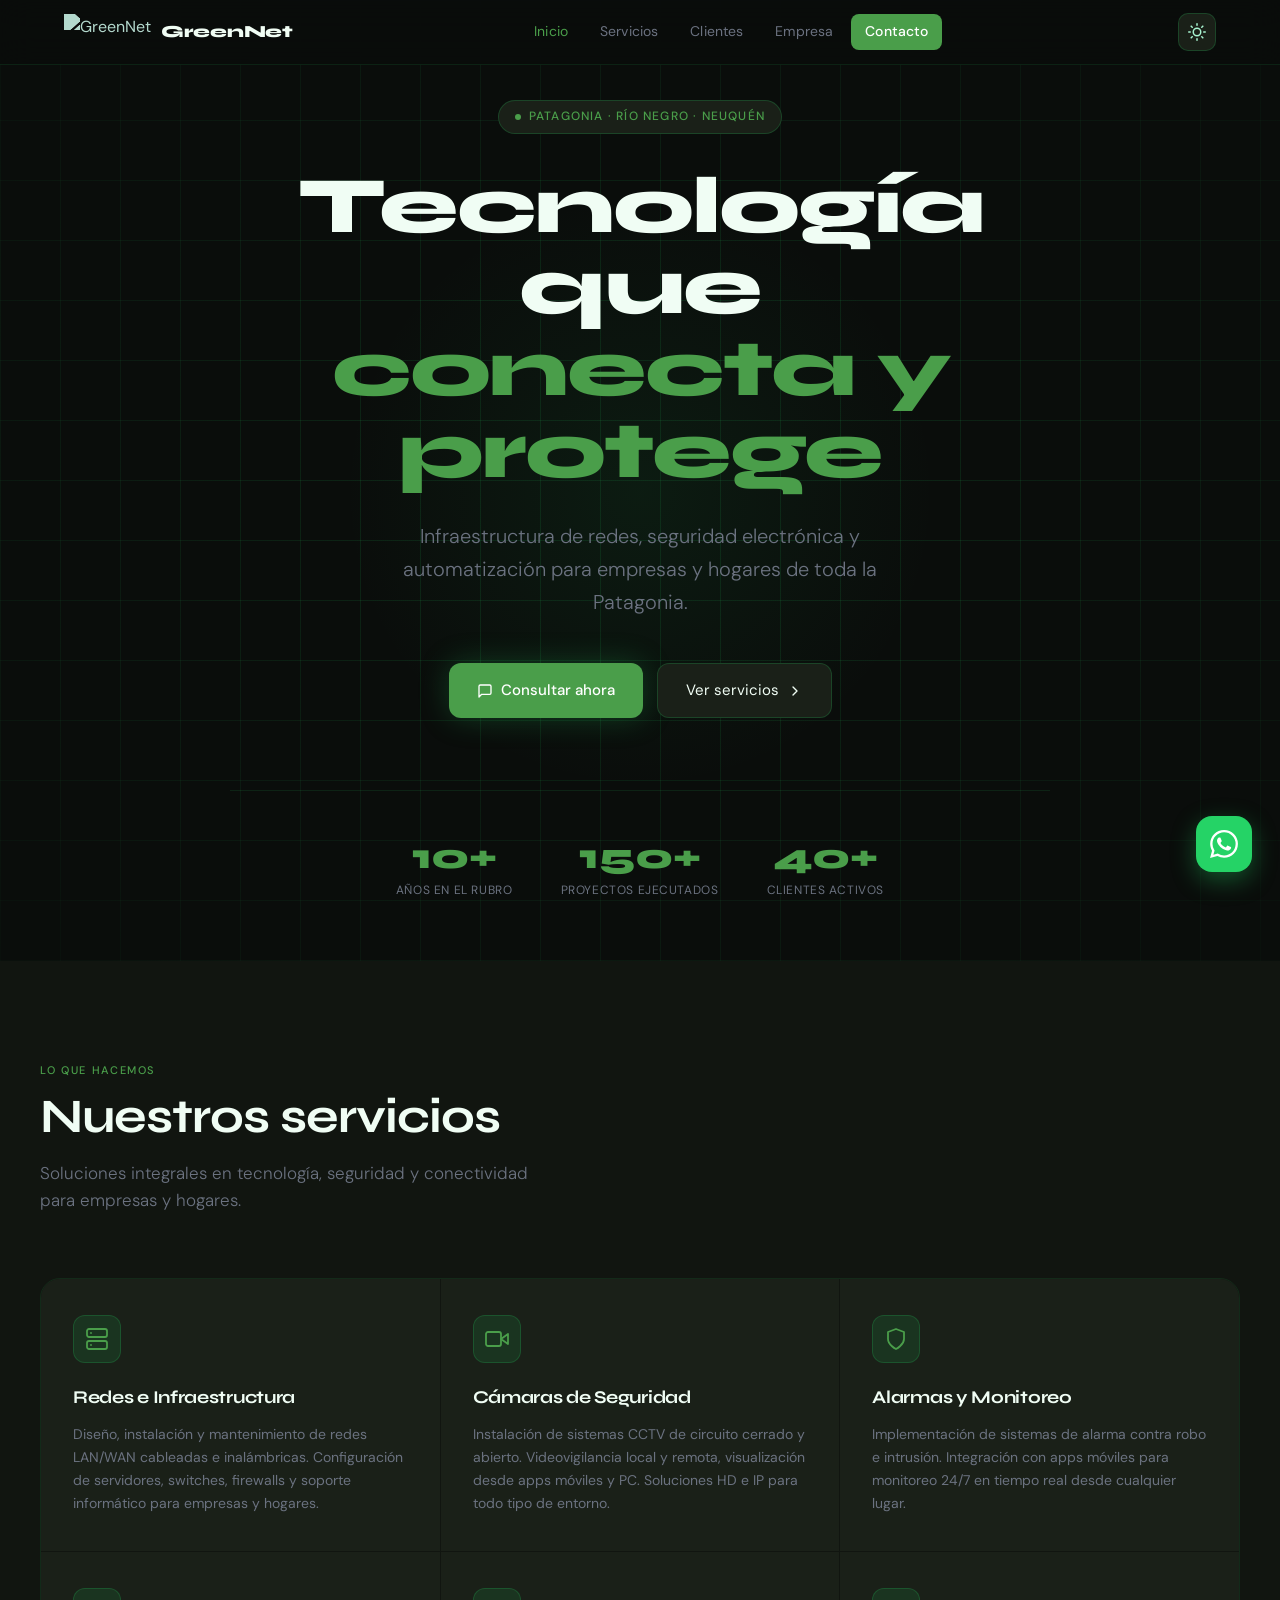
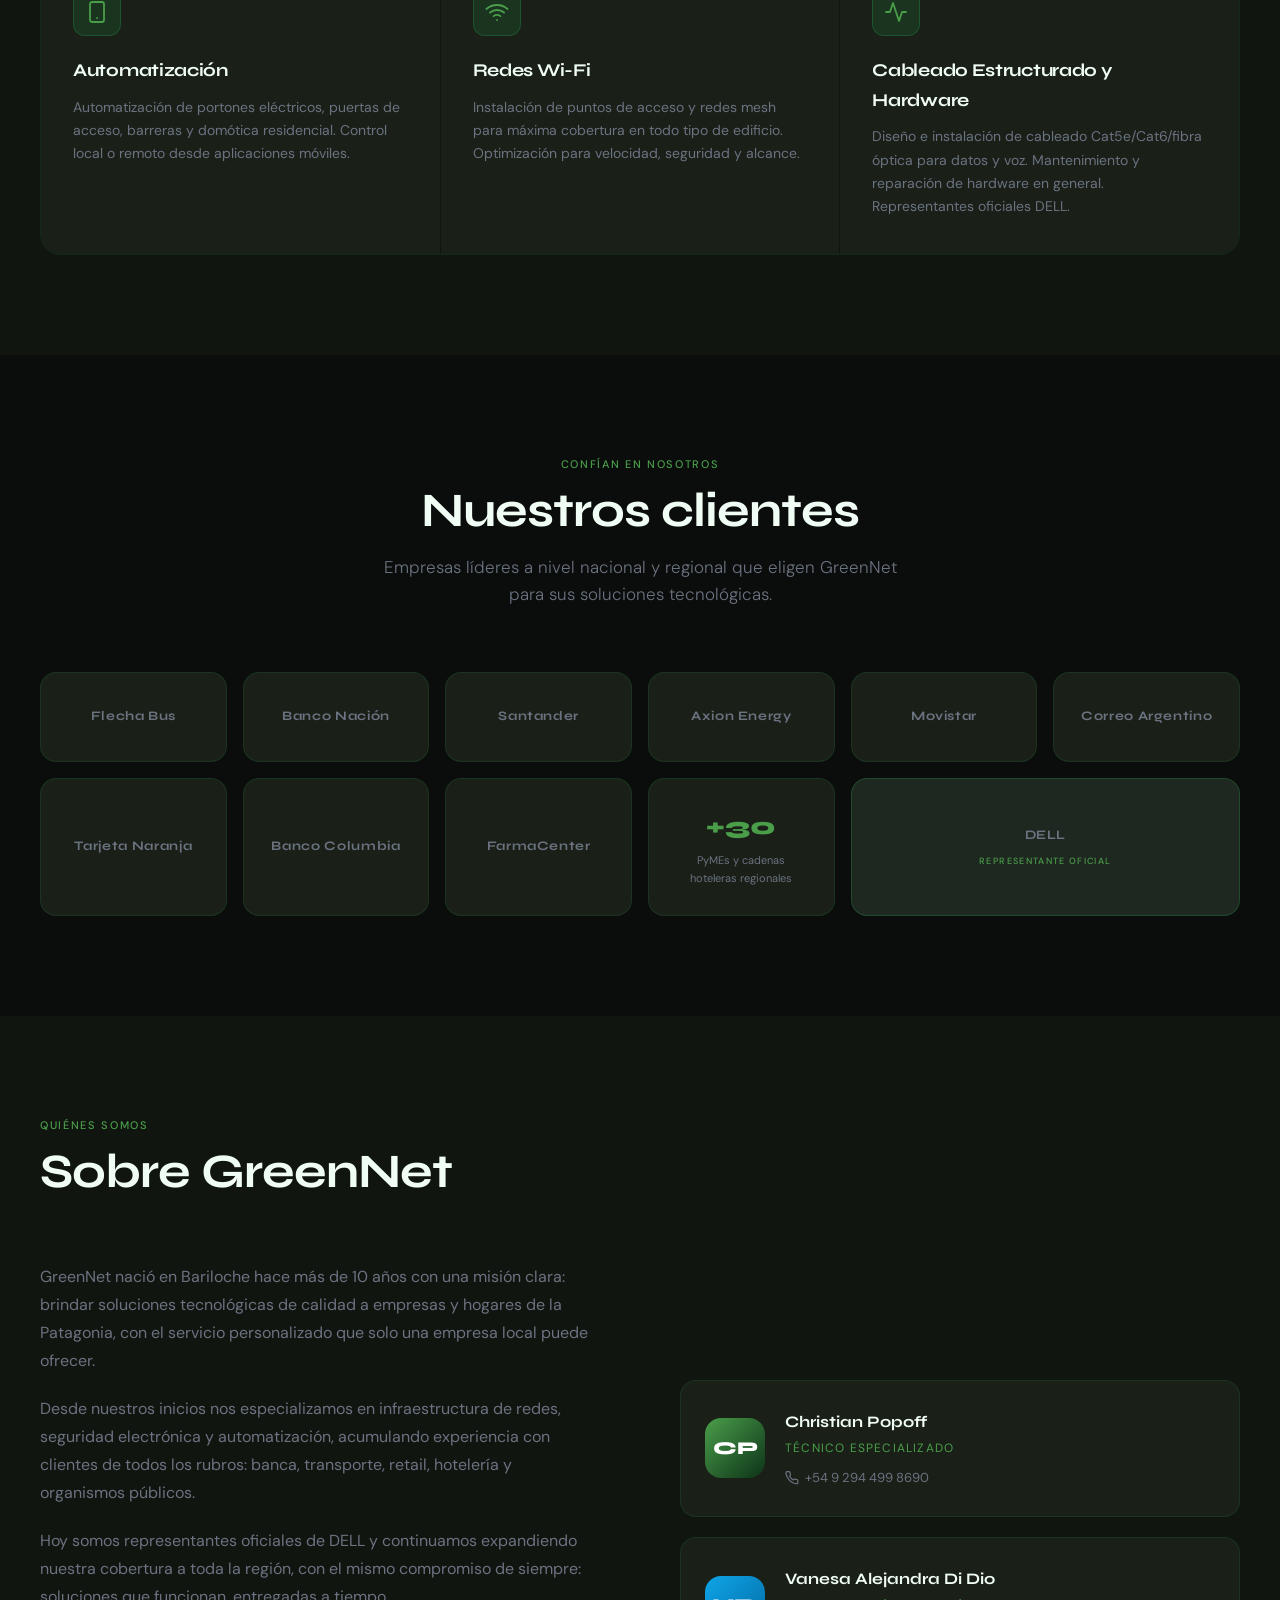
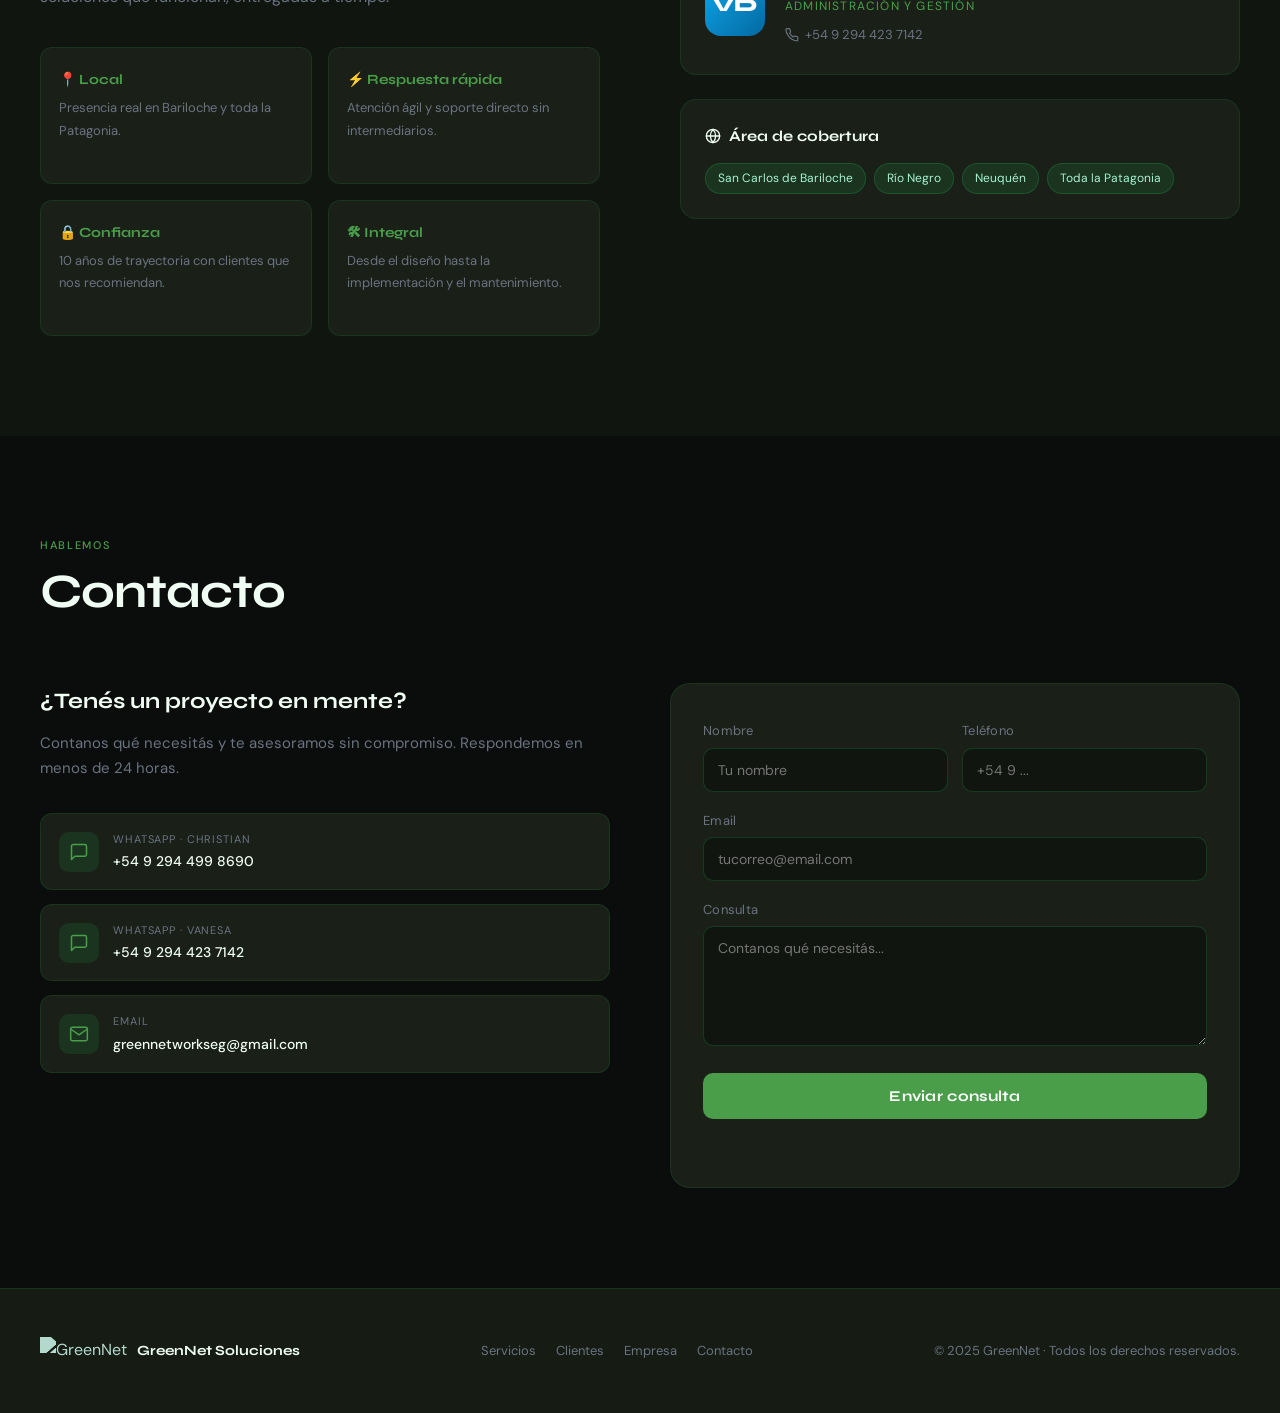
==== index.html @ c0f90431 "primera pueba" ====
<!DOCTYPE html>
<html lang="es" data-theme="dark">
<head>
<meta charset="UTF-8">
<meta name="viewport" content="width=device-width, initial-scale=1.0">
<title>GreenNet Soluciones — Bariloche, Patagonia</title>
<link rel="preconnect" href="https://fonts.googleapis.com">
<link href="https://fonts.googleapis.com/css2?family=Syne:wght@400;600;700;800&family=DM+Sans:ital,wght@0,300;0,400;0,500;1,300&display=swap" rel="stylesheet">
<style>
:root {
  --green-400: #4a9e4a;
  --green-500: #2e7d2e;
  --green-600: #1a5c2a;
  --green-700: #154d22;
  --green-900: #0d3318;
  --gray-100: #f3f4f6;
  --gray-200: #e5e7eb;
  --gray-400: #9ca3af;
  --gray-600: #4b5563;
  --gray-800: #1f2937;
  --gray-900: #111827;
}
[data-theme="dark"] {
  --bg: #0a0d0b;
  --bg2: #111510;
  --bg3: #161c14;
  --surface: #1a2018;
  --surface2: #1f2820;
  --border: rgba(34,197,94,0.12);
  --border2: rgba(34,197,94,0.22);
  --text: #f0fdf4;
  --text2: #a7f3d0;
  --text3: #6ee7b7;
  --muted: #6b7280;
  --accent: #4a9e4a;
  --accent2: #5cb85c;
  --nav-bg: rgba(10,13,11,0.92);
}
[data-theme="light"] {
  --bg: #f7faf7;
  --bg2: #eef5ee;
  --bg3: #e6f0e6;
  --surface: #ffffff;
  --surface2: #f0f7f0;
  --border: rgba(22,163,74,0.15);
  --border2: rgba(22,163,74,0.3);
  --text: #0f2310;
  --text2: #1a5c2a;
  --text3: #154d22;
  --muted: #6b7280;
  --accent: #1a5c2a;
  --accent2: #2e7d2e;
  --nav-bg: rgba(247,250,247,0.94);
}

*, *::before, *::after { box-sizing: border-box; margin: 0; padding: 0; }

html { scroll-behavior: smooth; }

body {
  font-family: 'DM Sans', system-ui, sans-serif;
  background: var(--bg);
  color: var(--text);
  line-height: 1.65;
  transition: background 0.3s, color 0.3s;
  overflow-x: hidden;
}

/* ── NAV ── */
nav {
  position: fixed; top: 0; left: 0; right: 0; z-index: 100;
  background: var(--nav-bg);
  backdrop-filter: blur(16px);
  border-bottom: 1px solid var(--border);
  transition: background 0.3s;
}
.nav-inner {
  max-width: 1200px; margin: 0 auto;
  display: flex; align-items: center; justify-content: space-between;
  padding: 0 24px; height: 64px;
}
.nav-logo {
  display: flex; align-items: center; gap: 10px;
  text-decoration: none; color: var(--text);
}
.nav-logo svg { width: 36px; height: 36px; }
.nav-logo-img { height: 36px; width: auto; transition: filter 0.3s; }
[data-theme="dark"] .nav-logo-img { filter: brightness(0) invert(1) sepia(1) saturate(3) hue-rotate(80deg) brightness(0.85); }
[data-theme="light"] .nav-logo-img { filter: none; }
.nav-logo-text { font-family: 'Syne', sans-serif; font-weight: 800; font-size: 17px; letter-spacing: -0.3px; color: var(--text); }
.nav-links { display: flex; gap: 4px; align-items: center; }
.nav-links a {
  text-decoration: none; color: var(--muted);
  font-size: 14px; font-weight: 400; letter-spacing: 0.01em;
  padding: 6px 14px; border-radius: 8px;
  transition: color 0.2s, background 0.2s;
}
.nav-links a:hover { color: var(--accent); background: var(--border); }
.nav-cta {
  background: var(--accent) !important;
  color: #fff !important;
  font-weight: 500 !important;
}
.nav-cta:hover { background: var(--accent2) !important; }
.theme-toggle {
  width: 38px; height: 38px; border-radius: 10px;
  border: 1px solid var(--border2); background: var(--surface);
  color: var(--text2); cursor: pointer; display: flex;
  align-items: center; justify-content: center;
  transition: all 0.2s; margin-left: 8px; flex-shrink: 0;
}
.theme-toggle:hover { background: var(--surface2); border-color: var(--accent); }
.hamburger { display: none; }
.mobile-menu {
  display: none; flex-direction: column; gap: 4px;
  padding: 12px 24px 20px; border-top: 1px solid var(--border);
}
.mobile-menu a {
  text-decoration: none; color: var(--text);
  font-size: 15px; padding: 10px 12px; border-radius: 8px;
  transition: background 0.2s;
}
.mobile-menu a:hover { background: var(--surface2); }

/* ── HERO ── */
.hero {
  min-height: 100vh;
  display: grid; place-items: center;
  padding: 100px 24px 60px;
  position: relative; overflow: hidden;
}
.hero-grid-bg {
  position: absolute; inset: 0;
  background-image:
    linear-gradient(var(--border) 1px, transparent 1px),
    linear-gradient(90deg, var(--border) 1px, transparent 1px);
  background-size: 60px 60px;
  mask-image: radial-gradient(ellipse 80% 80% at 50% 50%, black 30%, transparent 100%);
}
.hero-glow {
  position: absolute; top: 20%; left: 50%;
  transform: translateX(-50%);
  width: 600px; height: 600px;
  background: radial-gradient(circle, rgba(34,197,94,0.08) 0%, transparent 70%);
  pointer-events: none;
}
.hero-content {
  position: relative; text-align: center; max-width: 820px;
}
.hero-badge {
  display: inline-flex; align-items: center; gap: 8px;
  background: var(--surface); border: 1px solid var(--border2);
  color: var(--accent); font-size: 12px; font-weight: 500;
  letter-spacing: 0.1em; text-transform: uppercase;
  padding: 6px 16px; border-radius: 100px; margin-bottom: 32px;
}
.hero-badge::before {
  content: ''; width: 6px; height: 6px; border-radius: 50%;
  background: var(--accent); animation: pulse 2s infinite;
}
@keyframes pulse {
  0%,100% { opacity:1; transform:scale(1); }
  50% { opacity:0.4; transform:scale(1.4); }
}
.hero h1 {
  font-family: 'Syne', sans-serif; font-weight: 800;
  font-size: clamp(42px, 7vw, 80px); line-height: 1.02;
  letter-spacing: -2px; margin-bottom: 28px;
}
.hero h1 em {
  font-style: normal; color: var(--accent);
  display: block;
}
.hero p {
  font-size: clamp(16px, 2vw, 20px); color: var(--muted);
  max-width: 560px; margin: 0 auto 44px;
  font-weight: 300;
}
.hero-ctas {
  display: flex; gap: 14px; justify-content: center; flex-wrap: wrap;
}
.btn-primary {
  display: inline-flex; align-items: center; gap: 8px;
  background: var(--accent); color: #fff;
  padding: 14px 28px; border-radius: 12px;
  font-size: 15px; font-weight: 500; text-decoration: none;
  transition: transform 0.2s, box-shadow 0.2s;
  box-shadow: 0 0 30px rgba(34,197,94,0.25);
}
.btn-primary:hover { transform: translateY(-2px); box-shadow: 0 0 40px rgba(34,197,94,0.4); }
.btn-secondary {
  display: inline-flex; align-items: center; gap: 8px;
  background: var(--surface); color: var(--text);
  padding: 14px 28px; border-radius: 12px;
  font-size: 15px; font-weight: 400; text-decoration: none;
  border: 1px solid var(--border2);
  transition: background 0.2s, border-color 0.2s;
}
.btn-secondary:hover { background: var(--surface2); border-color: var(--accent); }

.hero-stats {
  display: flex; justify-content: center; gap: 48px;
  margin-top: 72px; padding-top: 48px;
  border-top: 1px solid var(--border);
}
.stat { text-align: center; }
.stat-num {
  font-family: 'Syne', sans-serif; font-weight: 800;
  font-size: 36px; color: var(--accent); line-height: 1;
  margin-bottom: 6px;
}
.stat-label { font-size: 12px; color: var(--muted); letter-spacing: 0.05em; text-transform: uppercase; }

/* ── SECTIONS ── */
section { padding: 100px 24px; }
.section-inner { max-width: 1200px; margin: 0 auto; }
.section-tag {
  font-size: 11px; font-weight: 500; letter-spacing: 0.15em;
  text-transform: uppercase; color: var(--accent);
  margin-bottom: 12px;
}
.section-title {
  font-family: 'Syne', sans-serif; font-weight: 700;
  font-size: clamp(28px, 4vw, 48px); line-height: 1.1;
  letter-spacing: -1px; margin-bottom: 16px;
}
.section-sub {
  font-size: 17px; color: var(--muted); max-width: 520px;
  font-weight: 300; line-height: 1.6;
}

/* ── SERVICIOS ── */
#servicios { background: var(--bg2); }
.services-grid {
  display: grid;
  grid-template-columns: repeat(auto-fit, minmax(300px, 1fr));
  gap: 1px; margin-top: 64px;
  border: 1px solid var(--border);
  border-radius: 20px; overflow: hidden;
}
.service-card {
  background: var(--surface);
  padding: 36px 32px;
  transition: background 0.2s;
  cursor: default;
}
.service-card:hover { background: var(--surface2); }
.service-icon {
  width: 48px; height: 48px; border-radius: 12px;
  background: var(--border); border: 1px solid var(--border2);
  display: flex; align-items: center; justify-content: center;
  margin-bottom: 20px;
}
.service-icon svg { width: 24px; height: 24px; stroke: var(--accent); }
.service-card h3 {
  font-family: 'Syne', sans-serif; font-weight: 700;
  font-size: 18px; margin-bottom: 10px; letter-spacing: -0.3px;
}
.service-card p { font-size: 14px; color: var(--muted); line-height: 1.65; }

/* ── CLIENTES ── */
#clientes {}
.clients-header { text-align: center; margin-bottom: 64px; }
.clients-header .section-sub { margin: 0 auto; }
.clients-grid {
  display: grid;
  grid-template-columns: repeat(auto-fit, minmax(160px, 1fr));
  gap: 16px;
}
.client-card {
  background: var(--surface);
  border: 1px solid var(--border);
  border-radius: 16px;
  padding: 28px 20px;
  display: flex; align-items: center; justify-content: center;
  transition: border-color 0.2s, transform 0.2s;
  min-height: 90px;
}
.client-card:hover { border-color: var(--border2); transform: translateY(-3px); }
.client-card img {
  max-width: 110px; max-height: 44px;
  object-fit: contain; opacity: 0.7;
  filter: grayscale(1);
  transition: opacity 0.2s, filter 0.2s;
}
[data-theme="light"] .client-card img { filter: grayscale(1) invert(0); }
.client-card:hover img { opacity: 1; filter: grayscale(0); }
.client-card .client-fallback {
  font-family: 'Syne', sans-serif; font-weight: 700;
  font-size: 13px; color: var(--muted); text-align: center; letter-spacing: 0.05em;
}
.dell-badge {
  grid-column: span 1;
  border-color: var(--border2);
  background: var(--surface2);
  flex-direction: column; gap: 8px;
}
.dell-badge-label {
  font-size: 9px; color: var(--accent); letter-spacing: 0.15em;
  text-transform: uppercase; font-weight: 500;
}
.pymes-card { flex-direction: column; gap: 4px; }
.pymes-count {
  font-family: 'Syne', sans-serif; font-weight: 800;
  font-size: 24px; color: var(--accent);
}
.pymes-text { font-size: 11px; color: var(--muted); text-align: center; }

/* ── EMPRESA ── */
#empresa { background: var(--bg2); }
.empresa-layout {
  display: grid; grid-template-columns: 1fr 1fr;
  gap: 80px; align-items: center; margin-top: 64px;
}
.empresa-text p {
  font-size: 16px; color: var(--muted); line-height: 1.75; margin-bottom: 20px;
}
.empresa-values {
  display: grid; grid-template-columns: 1fr 1fr; gap: 16px; margin-top: 36px;
}
.value-item {
  background: var(--surface); border: 1px solid var(--border);
  border-radius: 12px; padding: 20px 18px;
}
.value-item h4 {
  font-family: 'Syne', sans-serif; font-size: 14px; font-weight: 700;
  color: var(--accent); margin-bottom: 6px;
}
.value-item p { font-size: 13px; color: var(--muted); }
.team-cards { display: flex; flex-direction: column; gap: 20px; }
.team-card {
  background: var(--surface); border: 1px solid var(--border);
  border-radius: 16px; padding: 28px 24px;
  display: flex; align-items: center; gap: 20px;
}
.team-avatar {
  width: 60px; height: 60px; border-radius: 16px;
  background: linear-gradient(135deg, var(--accent), #0d3318);
  flex-shrink: 0; display: flex; align-items: center; justify-content: center;
  font-family: 'Syne', sans-serif; font-weight: 800; font-size: 18px; color: #fff;
}
.team-info h4 {
  font-family: 'Syne', sans-serif; font-weight: 700; font-size: 16px; margin-bottom: 4px;
}
.team-info .role { font-size: 12px; color: var(--accent); text-transform: uppercase; letter-spacing: 0.1em; margin-bottom: 8px; }
.team-info .phone {
  display: flex; align-items: center; gap: 6px;
  font-size: 13px; color: var(--muted); text-decoration: none;
}
.team-info .phone:hover { color: var(--accent); }
.team-coverage {
  margin-top: 24px; background: var(--surface);
  border: 1px solid var(--border); border-radius: 16px; padding: 24px;
}
.team-coverage h4 {
  font-family: 'Syne', sans-serif; font-weight: 700; font-size: 15px;
  margin-bottom: 14px; display: flex; align-items: center; gap: 8px;
}
.coverage-tags { display: flex; flex-wrap: wrap; gap: 8px; }
.coverage-tag {
  background: var(--border); border: 1px solid var(--border2);
  color: var(--text2); font-size: 12px; padding: 5px 12px;
  border-radius: 100px;
}

/* ── CONTACTO ── */
#contacto {}
.contacto-layout {
  display: grid; grid-template-columns: 1fr 1fr;
  gap: 60px; margin-top: 64px;
}
.contact-info h3 {
  font-family: 'Syne', sans-serif; font-weight: 700; font-size: 22px;
  margin-bottom: 12px;
}
.contact-info p { color: var(--muted); font-size: 15px; margin-bottom: 32px; }
.contact-methods { display: flex; flex-direction: column; gap: 14px; }
.contact-method {
  display: flex; align-items: center; gap: 14px;
  background: var(--surface); border: 1px solid var(--border);
  border-radius: 12px; padding: 16px 18px;
  text-decoration: none; color: var(--text);
  transition: border-color 0.2s, transform 0.2s;
}
.contact-method:hover { border-color: var(--accent); transform: translateX(4px); }
.contact-icon {
  width: 40px; height: 40px; border-radius: 10px;
  background: var(--border); flex-shrink: 0;
  display: flex; align-items: center; justify-content: center;
}
.contact-icon svg { width: 20px; height: 20px; stroke: var(--accent); }
.contact-method-info .contact-type { font-size: 11px; color: var(--muted); text-transform: uppercase; letter-spacing: 0.08em; }
.contact-method-info .contact-value { font-size: 14px; font-weight: 500; margin-top: 2px; }
.form-card {
  background: var(--surface); border: 1px solid var(--border);
  border-radius: 20px; padding: 36px 32px;
}
.form-group { margin-bottom: 18px; }
.form-group label { display: block; font-size: 13px; color: var(--muted); margin-bottom: 6px; letter-spacing: 0.02em; }
.form-group input, .form-group textarea {
  width: 100%; background: var(--bg2);
  border: 1px solid var(--border2); border-radius: 10px;
  padding: 12px 14px; color: var(--text);
  font-family: 'DM Sans', sans-serif; font-size: 14px;
  transition: border-color 0.2s; outline: none;
}
.form-group input:focus, .form-group textarea:focus { border-color: var(--accent); }
.form-group textarea { resize: vertical; min-height: 120px; }
.form-row { display: grid; grid-template-columns: 1fr 1fr; gap: 14px; }
.form-submit {
  width: 100%; padding: 14px; background: var(--accent);
  color: #fff; border: none; border-radius: 10px;
  font-family: 'Syne', sans-serif; font-weight: 700; font-size: 15px;
  cursor: pointer; transition: opacity 0.2s, transform 0.2s;
  letter-spacing: 0.02em;
}
.form-submit:hover { opacity: 0.9; transform: translateY(-1px); }
#form-status { text-align: center; font-size: 14px; margin-top: 12px; min-height: 20px; }

/* ── FOOTER ── */
footer {
  background: var(--bg3); border-top: 1px solid var(--border);
  padding: 48px 24px;
}
.footer-inner {
  max-width: 1200px; margin: 0 auto;
  display: flex; align-items: center; justify-content: space-between;
  flex-wrap: wrap; gap: 16px;
}
.footer-logo { display: flex; align-items: center; gap: 10px; text-decoration: none; color: var(--text); }
.footer-logo svg { width: 28px; height: 28px; }
.footer-logo-text { font-family: 'Syne', sans-serif; font-weight: 700; font-size: 14px; }
.footer-copy { font-size: 13px; color: var(--muted); }
.footer-links { display: flex; gap: 20px; }
.footer-links a { font-size: 13px; color: var(--muted); text-decoration: none; transition: color 0.2s; }
.footer-links a:hover { color: var(--accent); }

/* ── WA FLOAT ── */
.wa-float {
  position: fixed; bottom: 28px; right: 28px; z-index: 200;
  width: 56px; height: 56px; border-radius: 16px;
  background: #25d366; display: flex; align-items: center; justify-content: center;
  box-shadow: 0 8px 24px rgba(37,211,102,0.35);
  text-decoration: none; transition: transform 0.2s, box-shadow 0.2s;
}
.wa-float:hover { transform: translateY(-3px) scale(1.05); box-shadow: 0 12px 32px rgba(37,211,102,0.5); }
.wa-float svg { width: 28px; height: 28px; fill: white; }

/* ── RESPONSIVE ── */
@media (max-width: 768px) {
  .nav-links { display: none; }
  .hamburger {
    display: flex; flex-direction: column; gap: 5px;
    background: none; border: none; cursor: pointer; padding: 4px;
  }
  .hamburger span { display: block; width: 22px; height: 2px; background: var(--text); border-radius: 2px; }
  .mobile-menu.open { display: flex; }
  .hero-stats { gap: 24px; }
  .empresa-layout { grid-template-columns: 1fr; gap: 40px; }
  .contacto-layout { grid-template-columns: 1fr; gap: 40px; }
  .form-row { grid-template-columns: 1fr; }
  .empresa-values { grid-template-columns: 1fr; }
  .footer-inner { flex-direction: column; text-align: center; }
  .footer-links { justify-content: center; }
}
@media (max-width: 480px) {
  .hero h1 { font-size: 38px; }
  .hero-ctas { flex-direction: column; align-items: center; }
  .services-grid { border-radius: 12px; }
}
</style>
</head>
<body>

<!-- NAV -->
<nav>
  <div class="nav-inner">
    <a class="nav-logo" href="#inicio">
      <img src="logo.png" alt="GreenNet" class="nav-logo-img">
      <span class="nav-logo-text">GreenNet</span>
    </a>
    <div class="nav-links">
      <a href="#inicio">Inicio</a>
      <a href="#servicios">Servicios</a>
      <a href="#clientes">Clientes</a>
      <a href="#empresa">Empresa</a>
      <a href="#contacto" class="nav-cta">Contacto</a>
    </div>
    <div style="display:flex;gap:8px;align-items:center;">
      <button class="theme-toggle" id="themeBtn" title="Cambiar tema" aria-label="Cambiar modo claro/oscuro">
        <svg id="themeIcon" width="18" height="18" viewBox="0 0 24 24" fill="none" stroke="currentColor" stroke-width="2" stroke-linecap="round" stroke-linejoin="round">
          <circle cx="12" cy="12" r="5"/><line x1="12" y1="1" x2="12" y2="3"/><line x1="12" y1="21" x2="12" y2="23"/><line x1="4.22" y1="4.22" x2="5.64" y2="5.64"/><line x1="18.36" y1="18.36" x2="19.78" y2="19.78"/><line x1="1" y1="12" x2="3" y2="12"/><line x1="21" y1="12" x2="23" y2="12"/><line x1="4.22" y1="19.78" x2="5.64" y2="18.36"/><line x1="18.36" y1="5.64" x2="19.78" y2="4.22"/>
        </svg>
      </button>
      <button class="hamburger" id="hamburger" aria-label="Menú">
        <span></span><span></span><span></span>
      </button>
    </div>
  </div>
  <div class="mobile-menu" id="mobileMenu">
    <a href="#inicio" onclick="closeMobile()">Inicio</a>
    <a href="#servicios" onclick="closeMobile()">Servicios</a>
    <a href="#clientes" onclick="closeMobile()">Clientes</a>
    <a href="#empresa" onclick="closeMobile()">Empresa</a>
    <a href="#contacto" onclick="closeMobile()">Contacto</a>
  </div>
</nav>

<!-- HERO -->
<section id="inicio" class="hero">
  <div class="hero-grid-bg"></div>
  <div class="hero-glow"></div>
  <div class="hero-content">
    <div class="hero-badge">Patagonia · Río Negro · Neuquén</div>
    <h1>Tecnología que<em>conecta y protege</em></h1>
    <p>Infraestructura de redes, seguridad electrónica y automatización para empresas y hogares de toda la Patagonia.</p>
    <div class="hero-ctas">
      <a href="#contacto" class="btn-primary">
        <svg width="16" height="16" viewBox="0 0 24 24" fill="none" stroke="currentColor" stroke-width="2" stroke-linecap="round" stroke-linejoin="round"><path d="M21 15a2 2 0 0 1-2 2H7l-4 4V5a2 2 0 0 1 2-2h14a2 2 0 0 1 2 2z"/></svg>
        Consultar ahora
      </a>
      <a href="#servicios" class="btn-secondary">
        Ver servicios
        <svg width="16" height="16" viewBox="0 0 24 24" fill="none" stroke="currentColor" stroke-width="2" stroke-linecap="round" stroke-linejoin="round"><polyline points="9 18 15 12 9 6"/></svg>
      </a>
    </div>
    <div class="hero-stats">
      <div class="stat">
        <div class="stat-num">10+</div>
        <div class="stat-label">Años en el rubro</div>
      </div>
      <div class="stat">
        <div class="stat-num">150+</div>
        <div class="stat-label">Proyectos ejecutados</div>
      </div>
      <div class="stat">
        <div class="stat-num">40+</div>
        <div class="stat-label">Clientes activos</div>
      </div>
    </div>
  </div>
</section>

<!-- SERVICIOS -->
<section id="servicios">
  <div class="section-inner">
    <div class="section-tag">Lo que hacemos</div>
    <h2 class="section-title">Nuestros servicios</h2>
    <p class="section-sub">Soluciones integrales en tecnología, seguridad y conectividad para empresas y hogares.</p>
    <div class="services-grid">

      <div class="service-card">
        <div class="service-icon">
          <svg viewBox="0 0 24 24" fill="none" stroke-width="1.8" stroke-linecap="round" stroke-linejoin="round">
            <rect x="2" y="2" width="20" height="8" rx="2"/><rect x="2" y="14" width="20" height="8" rx="2"/>
            <line x1="6" y1="6" x2="6.01" y2="6"/><line x1="6" y1="18" x2="6.01" y2="18"/>
          </svg>
        </div>
        <h3>Redes e Infraestructura</h3>
        <p>Diseño, instalación y mantenimiento de redes LAN/WAN cableadas e inalámbricas. Configuración de servidores, switches, firewalls y soporte informático para empresas y hogares.</p>
      </div>

      <div class="service-card">
        <div class="service-icon">
          <svg viewBox="0 0 24 24" fill="none" stroke-width="1.8" stroke-linecap="round" stroke-linejoin="round">
            <path d="M23 7l-7 5 7 5V7z"/><rect x="1" y="5" width="15" height="14" rx="2" ry="2"/>
          </svg>
        </div>
        <h3>Cámaras de Seguridad</h3>
        <p>Instalación de sistemas CCTV de circuito cerrado y abierto. Videovigilancia local y remota, visualización desde apps móviles y PC. Soluciones HD e IP para todo tipo de entorno.</p>
      </div>

      <div class="service-card">
        <div class="service-icon">
          <svg viewBox="0 0 24 24" fill="none" stroke-width="1.8" stroke-linecap="round" stroke-linejoin="round">
            <path d="M12 22s8-4 8-10V5l-8-3-8 3v7c0 6 8 10 8 10z"/>
          </svg>
        </div>
        <h3>Alarmas y Monitoreo</h3>
        <p>Implementación de sistemas de alarma contra robo e intrusión. Integración con apps móviles para monitoreo 24/7 en tiempo real desde cualquier lugar.</p>
      </div>

      <div class="service-card">
        <div class="service-icon">
          <svg viewBox="0 0 24 24" fill="none" stroke-width="1.8" stroke-linecap="round" stroke-linejoin="round">
            <rect x="5" y="2" width="14" height="20" rx="2"/><line x1="12" y1="18" x2="12.01" y2="18"/>
          </svg>
        </div>
        <h3>Automatización</h3>
        <p>Automatización de portones eléctricos, puertas de acceso, barreras y domótica residencial. Control local o remoto desde aplicaciones móviles.</p>
      </div>

      <div class="service-card">
        <div class="service-icon">
          <svg viewBox="0 0 24 24" fill="none" stroke-width="1.8" stroke-linecap="round" stroke-linejoin="round">
            <path d="M5 12.55a11 11 0 0 1 14.08 0"/><path d="M1.42 9a16 16 0 0 1 21.16 0"/>
            <path d="M8.53 16.11a6 6 0 0 1 6.95 0"/><line x1="12" y1="20" x2="12.01" y2="20"/>
          </svg>
        </div>
        <h3>Redes Wi-Fi</h3>
        <p>Instalación de puntos de acceso y redes mesh para máxima cobertura en todo tipo de edificio. Optimización para velocidad, seguridad y alcance.</p>
      </div>

      <div class="service-card">
        <div class="service-icon">
          <svg viewBox="0 0 24 24" fill="none" stroke-width="1.8" stroke-linecap="round" stroke-linejoin="round">
            <polyline points="22 12 18 12 15 21 9 3 6 12 2 12"/>
          </svg>
        </div>
        <h3>Cableado Estructurado y Hardware</h3>
        <p>Diseño e instalación de cableado Cat5e/Cat6/fibra óptica para datos y voz. Mantenimiento y reparación de hardware en general. Representantes oficiales DELL.</p>
      </div>

    </div>
  </div>
</section>

<!-- CLIENTES -->
<section id="clientes">
  <div class="section-inner">
    <div class="clients-header">
      <div class="section-tag">Confían en nosotros</div>
      <h2 class="section-title">Nuestros clientes</h2>
      <p class="section-sub">Empresas líderes a nivel nacional y regional que eligen GreenNet para sus soluciones tecnológicas.</p>
    </div>
    <div class="clients-grid">

      <div class="client-card">
        <img src="https://upload.wikimedia.org/wikipedia/commons/thumb/0/0a/Flecha_Bus_logo.svg/200px-Flecha_Bus_logo.svg.png"
             alt="Flecha Bus"
             onerror="this.style.display='none';this.nextElementSibling.style.display='block'">
        <span class="client-fallback" style="display:none">Flecha Bus</span>
      </div>

      <div class="client-card">
        <img src="https://upload.wikimedia.org/wikipedia/commons/thumb/4/4b/Banco_de_la_Naci%C3%B3n_Argentina_logo.svg/200px-Banco_de_la_Naci%C3%B3n_Argentina_logo.svg.png"
             alt="Banco Nación"
             onerror="this.style.display='none';this.nextElementSibling.style.display='block'">
        <span class="client-fallback" style="display:none">Banco Nación</span>
      </div>

      <div class="client-card">
        <img src="https://upload.wikimedia.org/wikipedia/commons/thumb/5/5b/Banco_Santander_logotipo.svg/200px-Banco_Santander_logotipo.svg.png"
             alt="Banco Santander"
             onerror="this.style.display='none';this.nextElementSibling.style.display='block'">
        <span class="client-fallback" style="display:none">Santander</span>
      </div>

      <div class="client-card">
        <img src="https://upload.wikimedia.org/wikipedia/commons/thumb/b/b0/Axion_Energy_logo.svg/200px-Axion_Energy_logo.svg.png"
             alt="Axion Energy"
             onerror="this.style.display='none';this.nextElementSibling.style.display='block'">
        <span class="client-fallback" style="display:none">Axion Energy</span>
      </div>

      <div class="client-card">
        <img src="https://upload.wikimedia.org/wikipedia/commons/thumb/6/6e/Movistar_2020_Logo.svg/200px-Movistar_2020_Logo.svg.png"
             alt="Movistar"
             onerror="this.style.display='none';this.nextElementSibling.style.display='block'">
        <span class="client-fallback" style="display:none">Movistar</span>
      </div>

      <div class="client-card">
        <img src="https://upload.wikimedia.org/wikipedia/commons/thumb/5/57/Correo_Argentino_logo.svg/200px-Correo_Argentino_logo.svg.png"
             alt="Correo Argentino"
             onerror="this.style.display='none';this.nextElementSibling.style.display='block'">
        <span class="client-fallback" style="display:none">Correo Argentino</span>
      </div>

      <div class="client-card">
        <span class="client-fallback">Tarjeta Naranja</span>
      </div>

      <div class="client-card">
        <span class="client-fallback">Banco Columbia</span>
      </div>

      <div class="client-card">
        <span class="client-fallback">FarmaCenter</span>
      </div>

      <div class="client-card pymes-card">
        <div class="pymes-count">+30</div>
        <div class="pymes-text">PyMEs y cadenas<br>hoteleras regionales</div>
      </div>

      <div class="client-card dell-badge" style="grid-column: span 2;">
        <div>
          <img src="https://upload.wikimedia.org/wikipedia/commons/thumb/1/18/Dell_logo_2016.svg/200px-Dell_logo_2016.svg.png"
               alt="Dell" style="max-height:36px;"
               onerror="this.style.display='none';this.nextElementSibling.style.display='block'">
          <span class="client-fallback" style="display:none">DELL</span>
        </div>
        <div class="dell-badge-label">Representante oficial</div>
      </div>

    </div>
  </div>
</section>

<!-- EMPRESA -->
<section id="empresa">
  <div class="section-inner">
    <div class="section-tag">Quiénes somos</div>
    <h2 class="section-title">Sobre GreenNet</h2>
    <div class="empresa-layout">
      <div class="empresa-text">
        <p>GreenNet nació en Bariloche hace más de 10 años con una misión clara: brindar soluciones tecnológicas de calidad a empresas y hogares de la Patagonia, con el servicio personalizado que solo una empresa local puede ofrecer.</p>
        <p>Desde nuestros inicios nos especializamos en infraestructura de redes, seguridad electrónica y automatización, acumulando experiencia con clientes de todos los rubros: banca, transporte, retail, hotelería y organismos públicos.</p>
        <p>Hoy somos representantes oficiales de DELL y continuamos expandiendo nuestra cobertura a toda la región, con el mismo compromiso de siempre: soluciones que funcionan, entregadas a tiempo.</p>
        <div class="empresa-values">
          <div class="value-item">
            <h4>📍 Local</h4>
            <p>Presencia real en Bariloche y toda la Patagonia.</p>
          </div>
          <div class="value-item">
            <h4>⚡ Respuesta rápida</h4>
            <p>Atención ágil y soporte directo sin intermediarios.</p>
          </div>
          <div class="value-item">
            <h4>🔒 Confianza</h4>
            <p>10 años de trayectoria con clientes que nos recomiendan.</p>
          </div>
          <div class="value-item">
            <h4>🛠 Integral</h4>
            <p>Desde el diseño hasta la implementación y el mantenimiento.</p>
          </div>
        </div>
      </div>
      <div>
        <div class="team-cards">
          <div class="team-card">
            <div class="team-avatar">CP</div>
            <div class="team-info">
              <h4>Christian Popoff</h4>
              <div class="role">Técnico especializado</div>
              <a href="tel:+5492944998690" class="phone">
                <svg width="14" height="14" viewBox="0 0 24 24" fill="none" stroke="currentColor" stroke-width="2" stroke-linecap="round" stroke-linejoin="round"><path d="M22 16.92v3a2 2 0 0 1-2.18 2 19.79 19.79 0 0 1-8.63-3.07A19.5 19.5 0 0 1 4.69 12 19.79 19.79 0 0 1 1.61 3.18 2 2 0 0 1 3.59 1h3a2 2 0 0 1 2 1.72c.127.96.361 1.903.7 2.81a2 2 0 0 1-.45 2.11L7.91 8.96a16 16 0 0 0 6.29 6.29l.62-.93a2 2 0 0 1 2.11-.45c.907.339 1.85.573 2.81.7A2 2 0 0 1 22 16.92z"/></svg>
                +54 9 294 499 8690
              </a>
            </div>
          </div>
          <div class="team-card">
            <div class="team-avatar" style="background: linear-gradient(135deg, #0ea5e9, #0369a1);">VD</div>
            <div class="team-info">
              <h4>Vanesa Alejandra Di Dio</h4>
              <div class="role">Administración y gestión</div>
              <a href="tel:+5492944237142" class="phone">
                <svg width="14" height="14" viewBox="0 0 24 24" fill="none" stroke="currentColor" stroke-width="2" stroke-linecap="round" stroke-linejoin="round"><path d="M22 16.92v3a2 2 0 0 1-2.18 2 19.79 19.79 0 0 1-8.63-3.07A19.5 19.5 0 0 1 4.69 12 19.79 19.79 0 0 1 1.61 3.18 2 2 0 0 1 3.59 1h3a2 2 0 0 1 2 1.72c.127.96.361 1.903.7 2.81a2 2 0 0 1-.45 2.11L7.91 8.96a16 16 0 0 0 6.29 6.29l.62-.93a2 2 0 0 1 2.11-.45c.907.339 1.85.573 2.81.7A2 2 0 0 1 22 16.92z"/></svg>
                +54 9 294 423 7142
              </a>
            </div>
          </div>
        </div>
        <div class="team-coverage">
          <h4>
            <svg width="16" height="16" viewBox="0 0 24 24" fill="none" stroke="currentColor" stroke-width="2" stroke-linecap="round" stroke-linejoin="round"><circle cx="12" cy="12" r="10"/><line x1="2" y1="12" x2="22" y2="12"/><path d="M12 2a15.3 15.3 0 0 1 4 10 15.3 15.3 0 0 1-4 10 15.3 15.3 0 0 1-4-10 15.3 15.3 0 0 1 4-10z"/></svg>
            Área de cobertura
          </h4>
          <div class="coverage-tags">
            <span class="coverage-tag">San Carlos de Bariloche</span>
            <span class="coverage-tag">Río Negro</span>
            <span class="coverage-tag">Neuquén</span>
            <span class="coverage-tag">Toda la Patagonia</span>
          </div>
        </div>
      </div>
    </div>
  </div>
</section>

<!-- CONTACTO -->
<section id="contacto">
  <div class="section-inner">
    <div class="section-tag">Hablemos</div>
    <h2 class="section-title">Contacto</h2>
    <div class="contacto-layout">
      <div class="contact-info">
        <h3>¿Tenés un proyecto en mente?</h3>
        <p>Contanos qué necesitás y te asesoramos sin compromiso. Respondemos en menos de 24 horas.</p>
        <div class="contact-methods">
          <a href="https://wa.me/5492944998690" target="_blank" class="contact-method">
            <div class="contact-icon">
              <svg viewBox="0 0 24 24" fill="none" stroke-width="1.8" stroke-linecap="round" stroke-linejoin="round">
                <path d="M21 15a2 2 0 0 1-2 2H7l-4 4V5a2 2 0 0 1 2-2h14a2 2 0 0 1 2 2z"/>
              </svg>
            </div>
            <div class="contact-method-info">
              <div class="contact-type">WhatsApp · Christian</div>
              <div class="contact-value">+54 9 294 499 8690</div>
            </div>
          </a>
          <a href="https://wa.me/5492944237142" target="_blank" class="contact-method">
            <div class="contact-icon">
              <svg viewBox="0 0 24 24" fill="none" stroke-width="1.8" stroke-linecap="round" stroke-linejoin="round">
                <path d="M21 15a2 2 0 0 1-2 2H7l-4 4V5a2 2 0 0 1 2-2h14a2 2 0 0 1 2 2z"/>
              </svg>
            </div>
            <div class="contact-method-info">
              <div class="contact-type">WhatsApp · Vanesa</div>
              <div class="contact-value">+54 9 294 423 7142</div>
            </div>
          </a>
          <a href="mailto:greennetworkseg@gmail.com" class="contact-method">
            <div class="contact-icon">
              <svg viewBox="0 0 24 24" fill="none" stroke-width="1.8" stroke-linecap="round" stroke-linejoin="round">
                <path d="M4 4h16c1.1 0 2 .9 2 2v12c0 1.1-.9 2-2 2H4c-1.1 0-2-.9-2-2V6c0-1.1.9-2 2-2z"/>
                <polyline points="22,6 12,13 2,6"/>
              </svg>
            </div>
            <div class="contact-method-info">
              <div class="contact-type">Email</div>
              <div class="contact-value">greennetworkseg@gmail.com</div>
            </div>
          </a>
        </div>
      </div>
      <div class="form-card">
        <form id="contactForm" action="https://formspree.io/f/xanpndeg" method="POST">
          <div class="form-row">
            <div class="form-group">
              <label for="nombre">Nombre</label>
              <input type="text" id="nombre" name="nombre" placeholder="Tu nombre" required>
            </div>
            <div class="form-group">
              <label for="telefono">Teléfono</label>
              <input type="tel" id="telefono" name="telefono" placeholder="+54 9 ...">
            </div>
          </div>
          <div class="form-group">
            <label for="email">Email</label>
            <input type="email" id="email" name="email" placeholder="tucorreo@email.com" required>
          </div>
          <div class="form-group">
            <label for="mensaje">Consulta</label>
            <textarea id="mensaje" name="mensaje" placeholder="Contanos qué necesitás..." required></textarea>
          </div>
          <button type="submit" class="form-submit">Enviar consulta</button>
          <div id="form-status"></div>
        </form>
      </div>
    </div>
  </div>
</section>

<!-- FOOTER -->
<footer>
  <div class="footer-inner">
    <a class="footer-logo" href="#inicio">
      <img src="logo.png" alt="GreenNet" style="height:28px;width:auto;" class="nav-logo-img">
      <span class="footer-logo-text">GreenNet Soluciones</span>
    </a>
    <div class="footer-links">
      <a href="#servicios">Servicios</a>
      <a href="#clientes">Clientes</a>
      <a href="#empresa">Empresa</a>
      <a href="#contacto">Contacto</a>
    </div>
    <span class="footer-copy">© 2025 GreenNet · Todos los derechos reservados.</span>
  </div>
</footer>

<!-- WhatsApp flotante -->
<a class="wa-float" href="https://wa.me/5492944998690" target="_blank" aria-label="Contactar por WhatsApp">
  <svg viewBox="0 0 24 24" xmlns="http://www.w3.org/2000/svg">
    <path d="M17.472 14.382c-.297-.149-1.758-.867-2.03-.967-.273-.099-.471-.148-.67.15-.197.297-.767.966-.94 1.164-.173.199-.347.223-.644.075-.297-.15-1.255-.463-2.39-1.475-.883-.788-1.48-1.761-1.653-2.059-.173-.297-.018-.458.13-.606.134-.133.298-.347.446-.52.149-.174.198-.298.298-.497.099-.198.05-.371-.025-.52-.075-.149-.669-1.612-.916-2.207-.242-.579-.487-.5-.669-.51-.173-.008-.371-.01-.57-.01-.198 0-.52.074-.792.372-.272.297-1.04 1.016-1.04 2.479 0 1.462 1.065 2.875 1.213 3.074.149.198 2.096 3.2 5.077 4.487.709.306 1.262.489 1.694.625.712.227 1.36.195 1.871.118.571-.085 1.758-.719 2.006-1.413.248-.694.248-1.289.173-1.413-.074-.124-.272-.198-.57-.347m-5.421 7.403h-.004a9.87 9.87 0 01-5.031-1.378l-.361-.214-3.741.982.998-3.648-.235-.374a9.86 9.86 0 01-1.51-5.26c.001-5.45 4.436-9.884 9.888-9.884 2.64 0 5.122 1.03 6.988 2.898a9.825 9.825 0 012.893 6.994c-.003 5.45-4.437 9.884-9.885 9.884m8.413-18.297A11.815 11.815 0 0012.05 0C5.495 0 .16 5.335.157 11.892c0 2.096.547 4.142 1.588 5.945L.057 24l6.305-1.654a11.882 11.882 0 005.683 1.448h.005c6.554 0 11.89-5.335 11.893-11.893a11.821 11.821 0 00-3.48-8.413z"/>
  </svg>
</a>

<script>
// Theme toggle
const btn = document.getElementById('themeBtn');
const icon = document.getElementById('themeIcon');
const moon = '<path d="M21 12.79A9 9 0 1 1 11.21 3 7 7 0 0 0 21 12.79z"/>';
const sun = '<circle cx="12" cy="12" r="5"/><line x1="12" y1="1" x2="12" y2="3"/><line x1="12" y1="21" x2="12" y2="23"/><line x1="4.22" y1="4.22" x2="5.64" y2="5.64"/><line x1="18.36" y1="18.36" x2="19.78" y2="19.78"/><line x1="1" y1="12" x2="3" y2="12"/><line x1="21" y1="12" x2="23" y2="12"/><line x1="4.22" y1="19.78" x2="5.64" y2="18.36"/><line x1="18.36" y1="5.64" x2="19.78" y2="4.22"/>';

btn.addEventListener('click', () => {
  const html = document.documentElement;
  const isDark = html.getAttribute('data-theme') === 'dark';
  html.setAttribute('data-theme', isDark ? 'light' : 'dark');
  icon.innerHTML = isDark ? moon : sun;
});

// Mobile menu
const hamburger = document.getElementById('hamburger');
const mobileMenu = document.getElementById('mobileMenu');
hamburger.addEventListener('click', () => mobileMenu.classList.toggle('open'));
function closeMobile() { mobileMenu.classList.remove('open'); }

// Form
const form = document.getElementById('contactForm');
const status = document.getElementById('form-status');
form.addEventListener('submit', async (e) => {
  e.preventDefault();
  const btn2 = form.querySelector('.form-submit');
  btn2.textContent = 'Enviando...';
  btn2.disabled = true;
  try {
    const r = await fetch(form.action, {
      method: 'POST', body: new FormData(form),
      headers: { 'Accept': 'application/json' }
    });
    if (r.ok) {
      status.style.color = 'var(--accent)';
      status.textContent = '✓ Mensaje enviado. Te contactamos pronto.';
      form.reset();
    } else {
      status.style.color = '#ef4444';
      status.textContent = 'Error al enviar. Intentá de nuevo.';
    }
  } catch {
    status.style.color = '#ef4444';
    status.textContent = 'Error de conexión.';
  }
  btn2.textContent = 'Enviar consulta';
  btn2.disabled = false;
});

// Nav active link on scroll
const sections = document.querySelectorAll('section[id]');
const navLinks = document.querySelectorAll('.nav-links a');
const observer = new IntersectionObserver((entries) => {
  entries.forEach(e => {
    if (e.isIntersecting) {
      navLinks.forEach(a => a.style.color = '');
      const active = document.querySelector(`.nav-links a[href="#${e.target.id}"]`);
      if (active && !active.classList.contains('nav-cta')) active.style.color = 'var(--accent)';
    }
  });
}, { threshold: 0.4 });
sections.forEach(s => observer.observe(s));
</script>
</body>
</html>
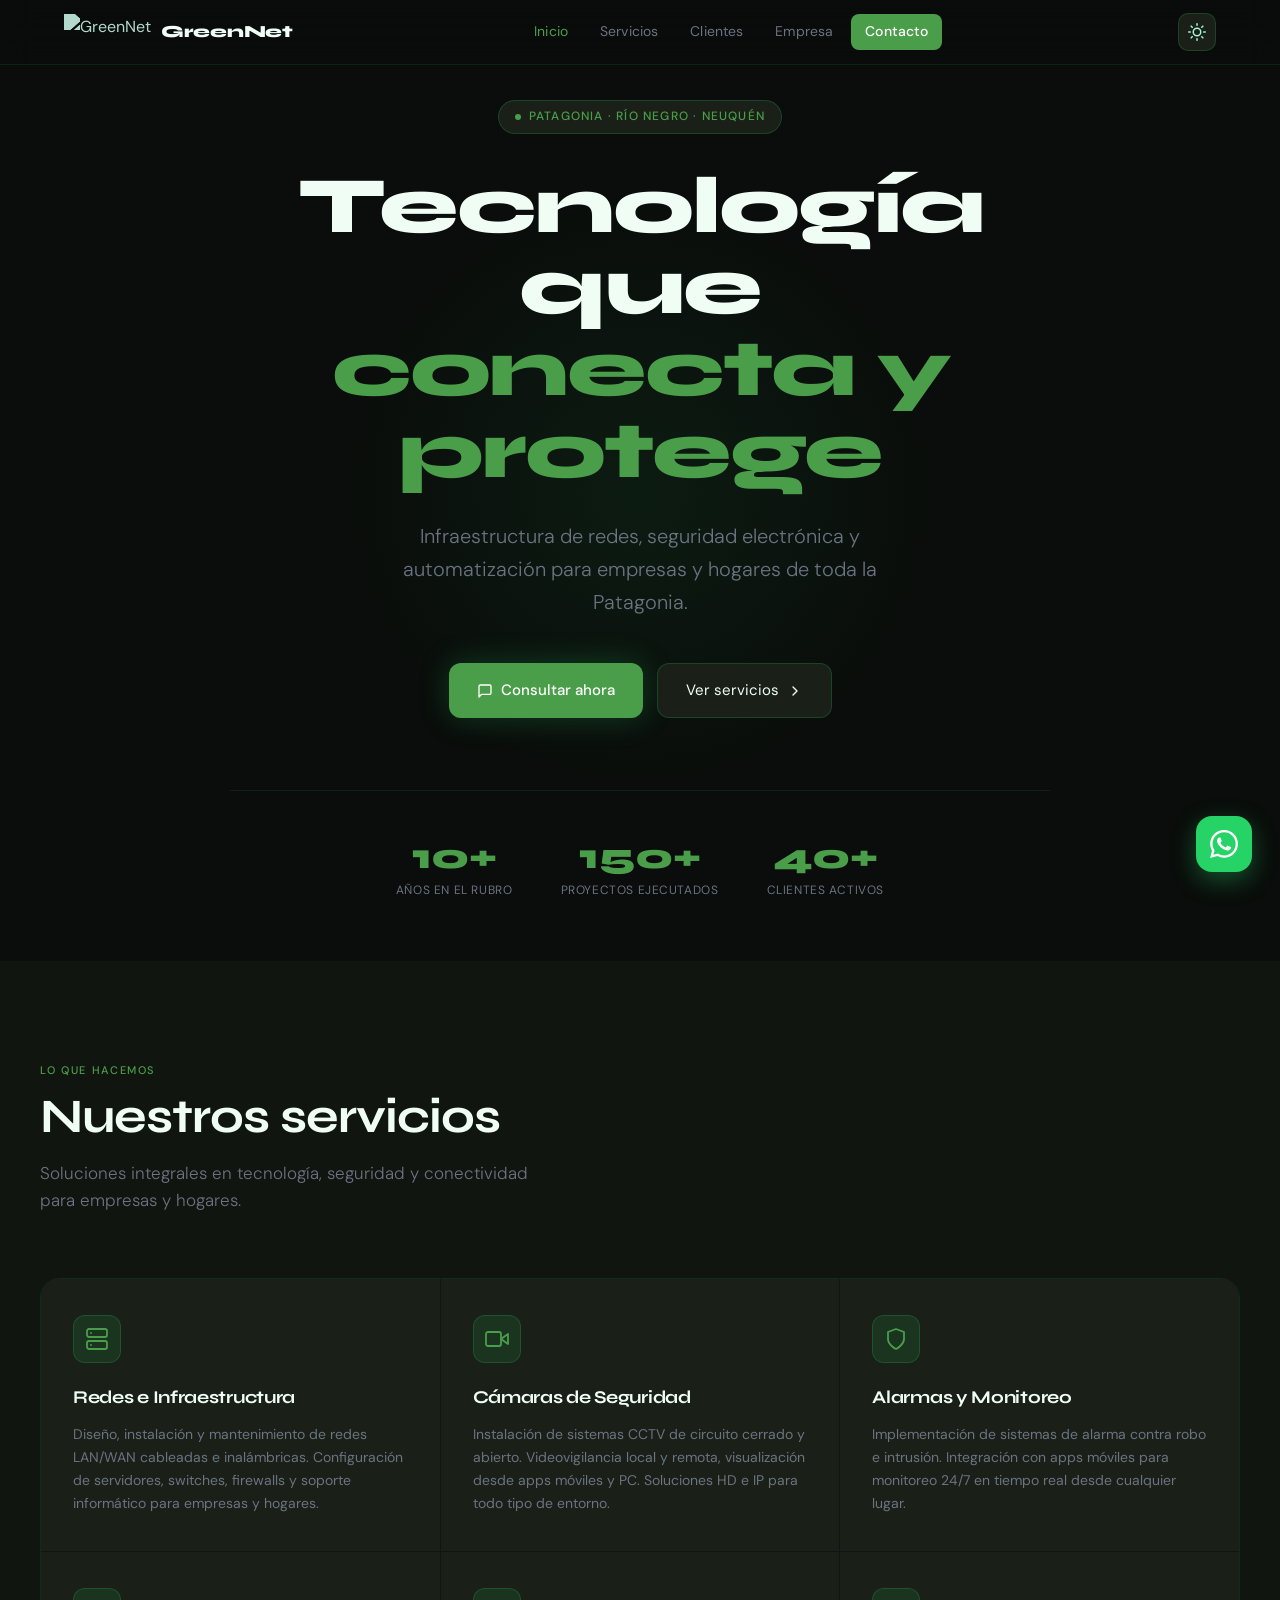
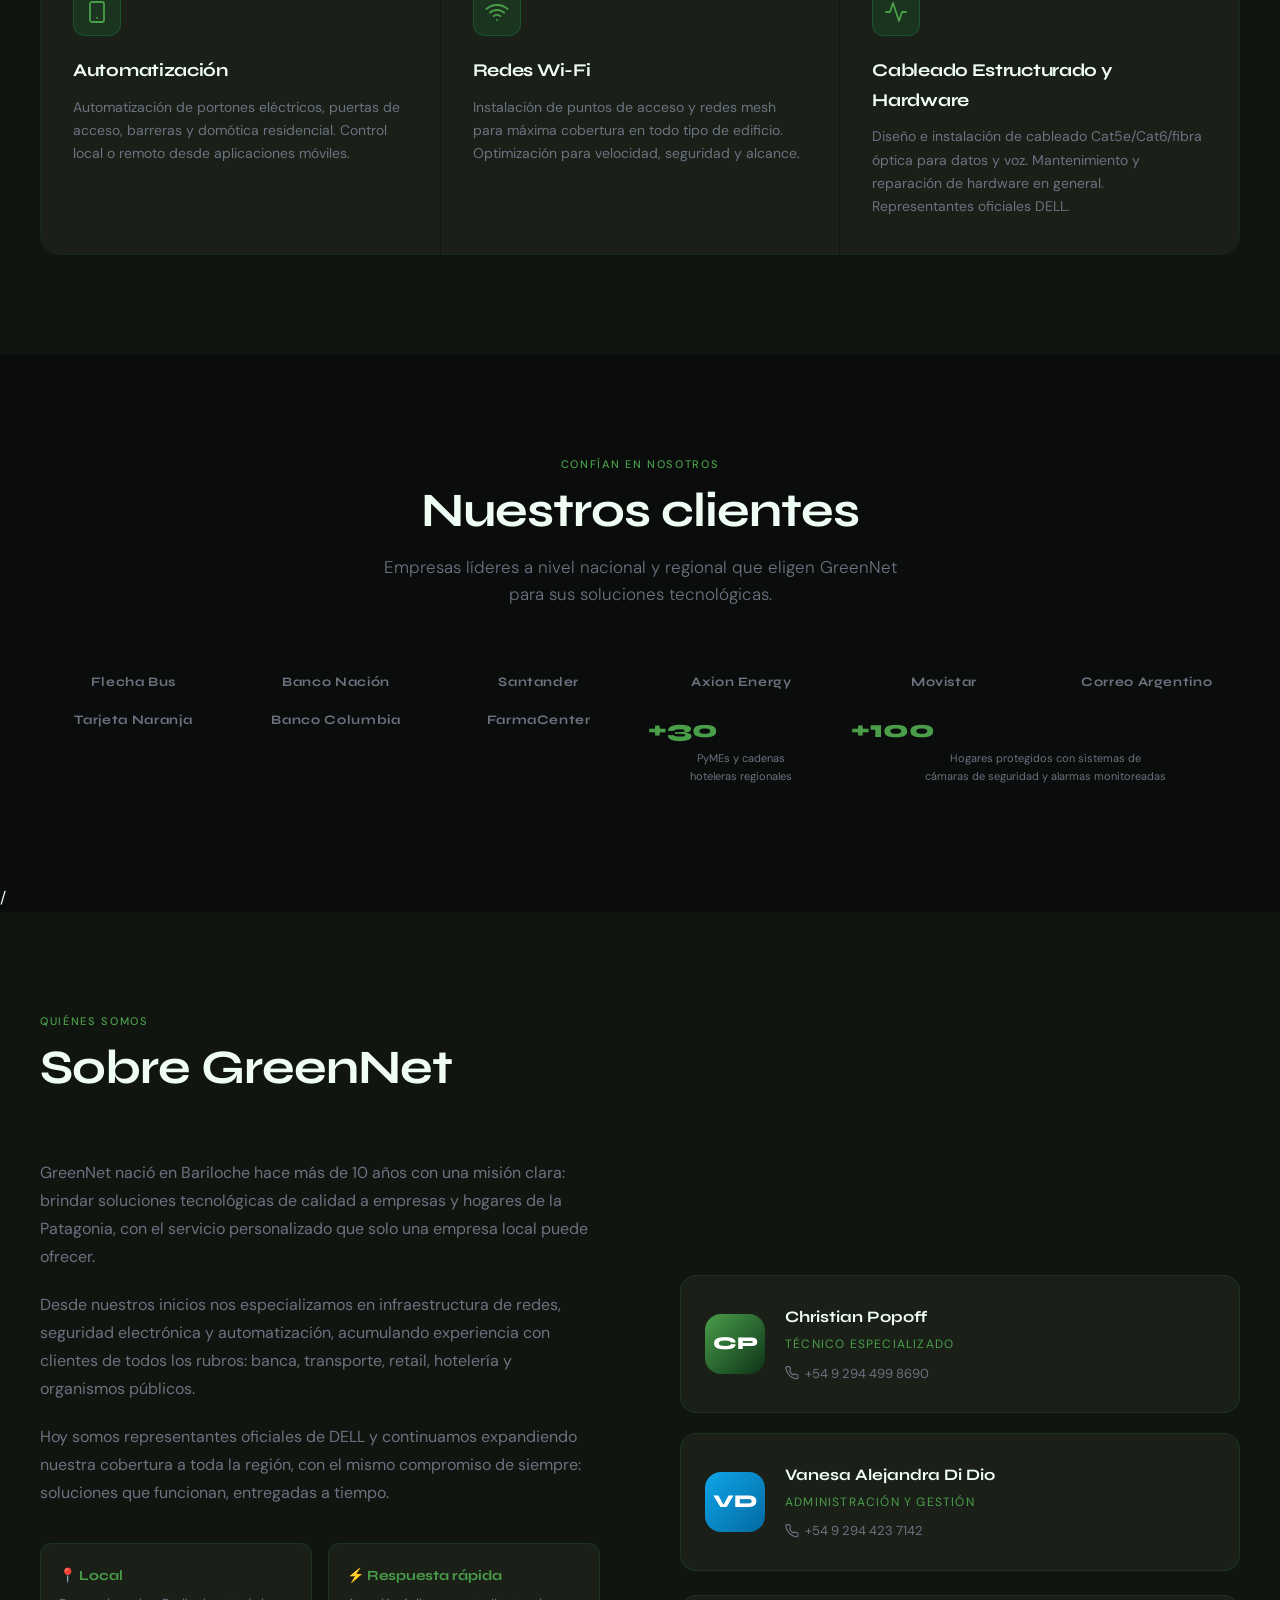
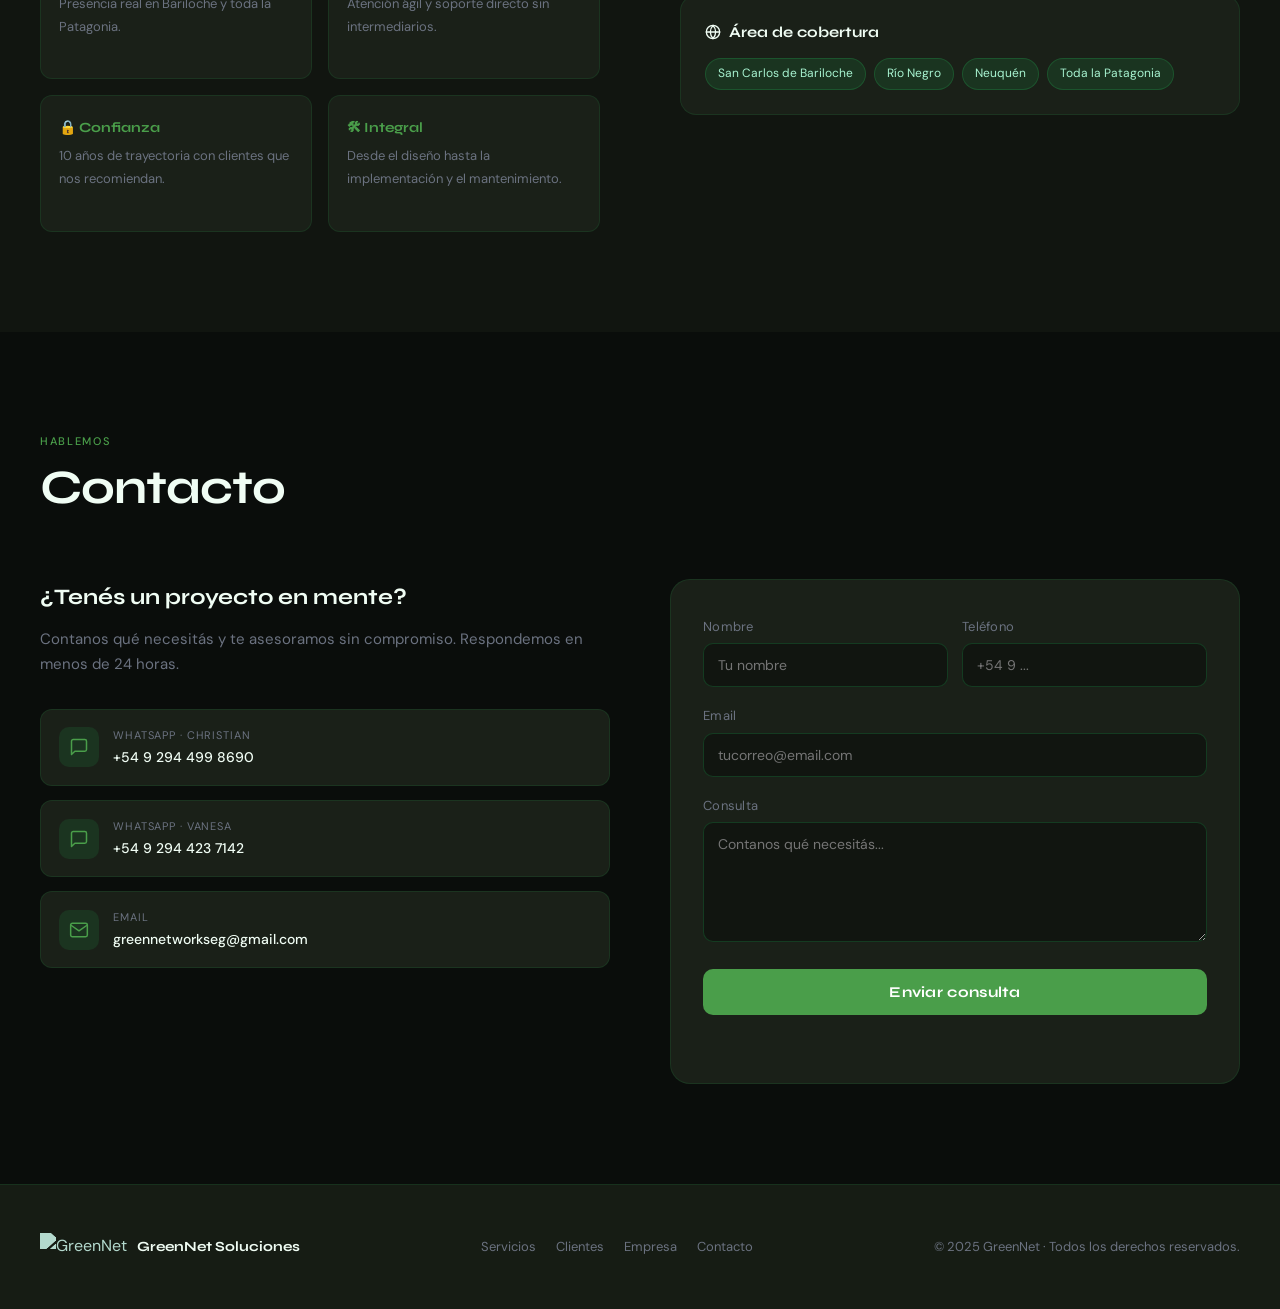
==== commit 39217415: "Add files via upload" ====
--- a/index.html
+++ b/index.html
@@ -5,6 +5,7 @@
 <meta name="viewport" content="width=device-width, initial-scale=1.0">
 <title>GreenNet Soluciones — Bariloche, Patagonia</title>
 <link rel="preconnect" href="https://fonts.googleapis.com">
+<link rel="icon" href="assets/favicong.png" type="image/x-icon">
 <link href="https://fonts.googleapis.com/css2?family=Syne:wght@400;600;700;800&family=DM+Sans:ital,wght@0,300;0,400;0,500;1,300&display=swap" rel="stylesheet">
 <style>
 :root {
@@ -129,14 +130,14 @@
   padding: 100px 24px 60px;
   position: relative; overflow: hidden;
 }
-.hero-grid-bg {
+/*.hero-grid-bg {
   position: absolute; inset: 0;
   background-image:
     linear-gradient(var(--border) 1px, transparent 1px),
     linear-gradient(90deg, var(--border) 1px, transparent 1px);
   background-size: 60px 60px;
   mask-image: radial-gradient(ellipse 80% 80% at 50% 50%, black 30%, transparent 100%);
-}
+}*/
 .hero-glow {
   position: absolute; top: 20%; left: 50%;
   transform: translateX(-50%);
@@ -267,18 +268,19 @@
   grid-template-columns: repeat(auto-fit, minmax(160px, 1fr));
   gap: 16px;
 }
-.client-card {
+..client-card {
   background: var(--surface);
   border: 1px solid var(--border);
   border-radius: 16px;
-  padding: 28px 20px;
+  padding: 0;
   display: flex; align-items: center; justify-content: center;
   transition: border-color 0.2s, transform 0.2s;
   min-height: 90px;
 }
 .client-card:hover { border-color: var(--border2); transform: translateY(-3px); }
 .client-card img {
-  max-width: 110px; max-height: 44px;
+  width: 100%; height: 100%;
+  max-width: none; max-height: none;
   object-fit: contain; opacity: 0.7;
   filter: grayscale(1);
   transition: opacity 0.2s, filter 0.2s;
@@ -626,56 +628,65 @@
     <div class="clients-grid">
 
       <div class="client-card">
-        <img src="https://upload.wikimedia.org/wikipedia/commons/thumb/0/0a/Flecha_Bus_logo.svg/200px-Flecha_Bus_logo.svg.png"
+        <img src="assets/logoflecha.png"
              alt="Flecha Bus"
              onerror="this.style.display='none';this.nextElementSibling.style.display='block'">
         <span class="client-fallback" style="display:none">Flecha Bus</span>
       </div>
 
       <div class="client-card">
-        <img src="https://upload.wikimedia.org/wikipedia/commons/thumb/4/4b/Banco_de_la_Naci%C3%B3n_Argentina_logo.svg/200px-Banco_de_la_Naci%C3%B3n_Argentina_logo.svg.png"
+        <img src="assets/bna_logo.png"
              alt="Banco Nación"
              onerror="this.style.display='none';this.nextElementSibling.style.display='block'">
         <span class="client-fallback" style="display:none">Banco Nación</span>
       </div>
 
       <div class="client-card">
-        <img src="https://upload.wikimedia.org/wikipedia/commons/thumb/5/5b/Banco_Santander_logotipo.svg/200px-Banco_Santander_logotipo.svg.png"
+        <img src="assets/logo-santander-rio-hipotecas.jpg"
              alt="Banco Santander"
              onerror="this.style.display='none';this.nextElementSibling.style.display='block'">
         <span class="client-fallback" style="display:none">Santander</span>
       </div>
 
       <div class="client-card">
-        <img src="https://upload.wikimedia.org/wikipedia/commons/thumb/b/b0/Axion_Energy_logo.svg/200px-Axion_Energy_logo.svg.png"
+        <img src="assets/logoAxionEnergy.png"
              alt="Axion Energy"
              onerror="this.style.display='none';this.nextElementSibling.style.display='block'">
         <span class="client-fallback" style="display:none">Axion Energy</span>
       </div>
 
       <div class="client-card">
-        <img src="https://upload.wikimedia.org/wikipedia/commons/thumb/6/6e/Movistar_2020_Logo.svg/200px-Movistar_2020_Logo.svg.png"
+        <img src="assets/Movistar-Logo-2000.jpg"
              alt="Movistar"
              onerror="this.style.display='none';this.nextElementSibling.style.display='block'">
         <span class="client-fallback" style="display:none">Movistar</span>
       </div>
 
       <div class="client-card">
-        <img src="https://upload.wikimedia.org/wikipedia/commons/thumb/5/57/Correo_Argentino_logo.svg/200px-Correo_Argentino_logo.svg.png"
+        <img src="assets/Logo_Correo_Argentino.svg.png"
              alt="Correo Argentino"
              onerror="this.style.display='none';this.nextElementSibling.style.display='block'">
         <span class="client-fallback" style="display:none">Correo Argentino</span>
       </div>
 
       <div class="client-card">
+        <img src="assets/naranja.png"
+             alt="Tarjeta Naranja"
+             onerror="this.style.display='none';this.nextElementSibling.style.display='block'">
         <span class="client-fallback">Tarjeta Naranja</span>
       </div>
 
       <div class="client-card">
+        <img src="assets/logo-banco-columbia.png"
+             alt="Banco Columbia"
+             onerror="this.style.display='none';this.nextElementSibling.style.display='block'">
         <span class="client-fallback">Banco Columbia</span>
       </div>
 
       <div class="client-card">
+        <img src="assets/farma.png"
+             alt="FarmaCenter"
+             onerror="this.style.display='none';this.nextElementSibling.style.display='block'">
         <span class="client-fallback">FarmaCenter</span>
       </div>
 
@@ -684,19 +695,17 @@
         <div class="pymes-text">PyMEs y cadenas<br>hoteleras regionales</div>
       </div>
 
-      <div class="client-card dell-badge" style="grid-column: span 2;">
-        <div>
-          <img src="https://upload.wikimedia.org/wikipedia/commons/thumb/1/18/Dell_logo_2016.svg/200px-Dell_logo_2016.svg.png"
-               alt="Dell" style="max-height:36px;"
-               onerror="this.style.display='none';this.nextElementSibling.style.display='block'">
-          <span class="client-fallback" style="display:none">DELL</span>
-        </div>
-        <div class="dell-badge-label">Representante oficial</div>
+      <div class="client-card pymes-card" style="grid-column: span 2; border-color: var(--accent);">
+        <div class="pymes-count">+100</div>
+        <div class="pymes-text">
+            Hogares protegidos con sistemas de<br>
+            cámaras de seguridad y alarmas monitoreadas
+        </div>
       </div>
 
     </div>
   </div>
-</section>
+</section>/
 
 <!-- EMPRESA -->
 <section id="empresa">
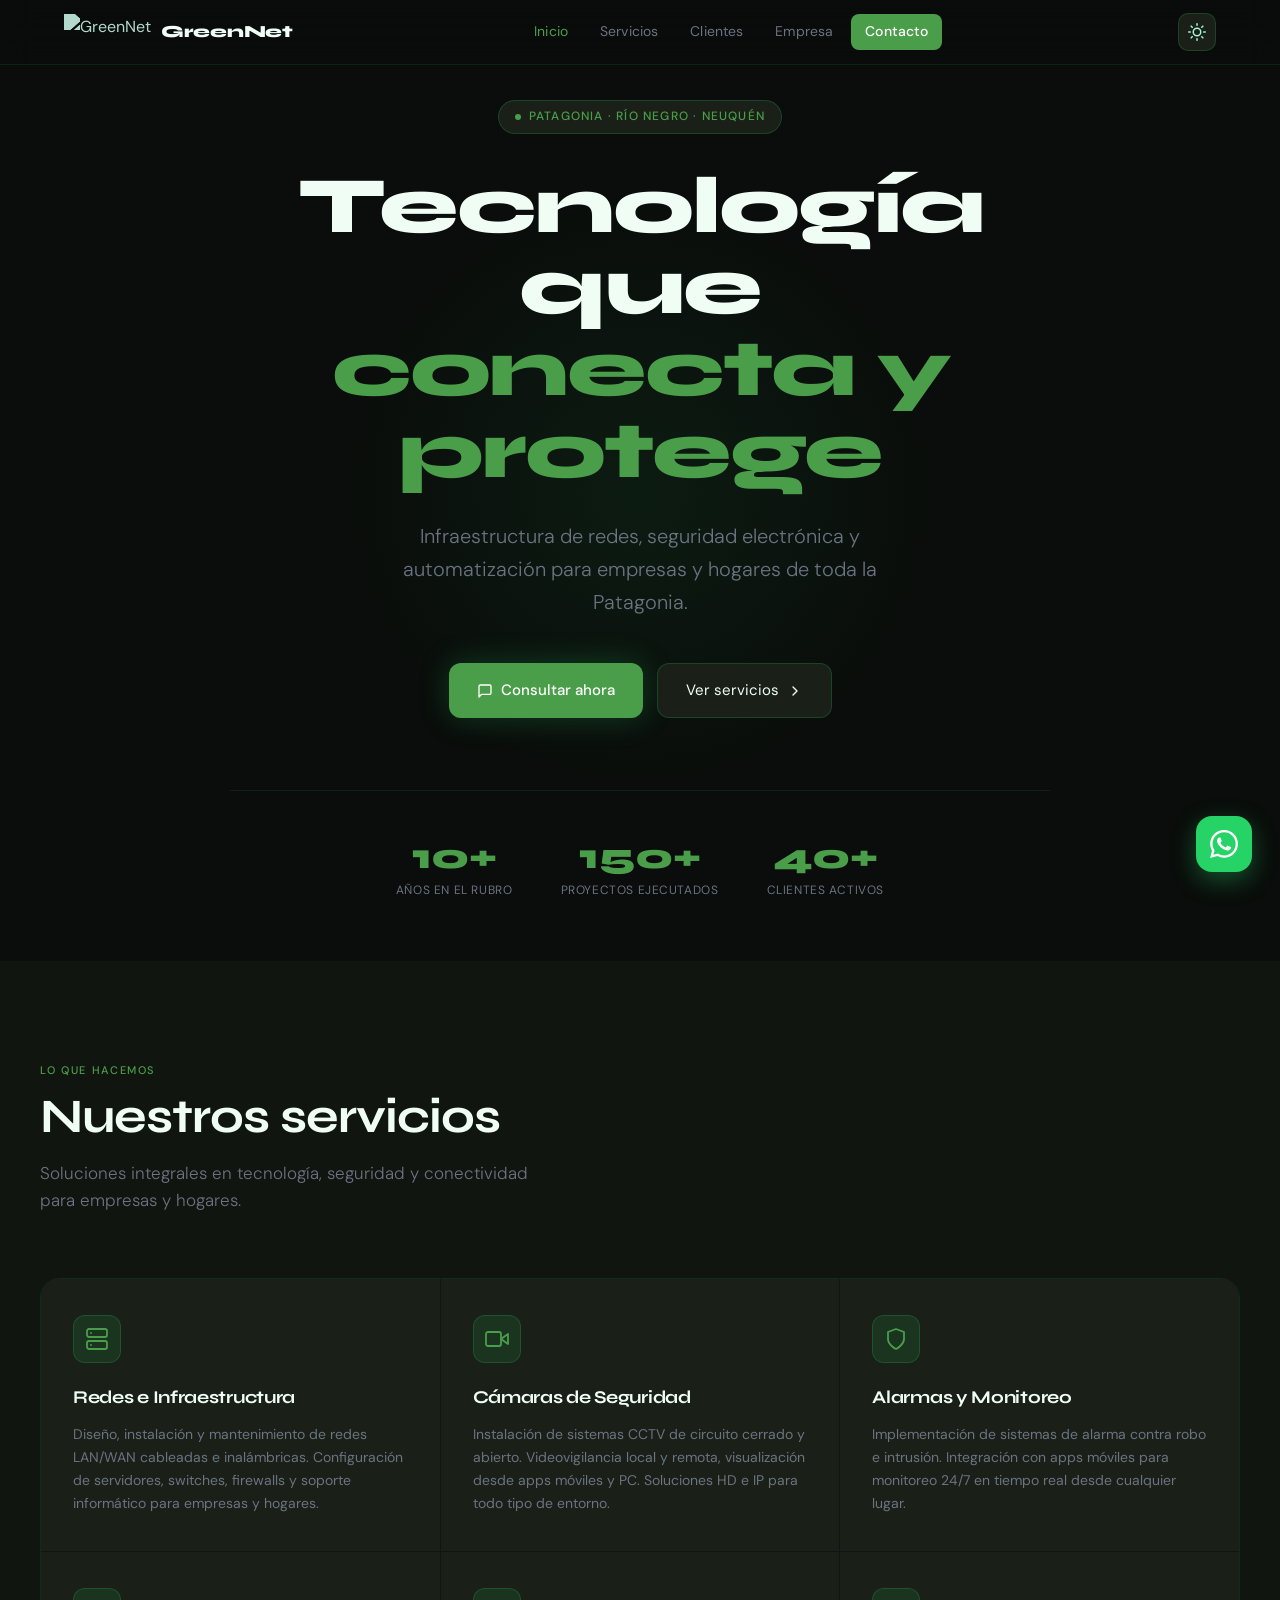
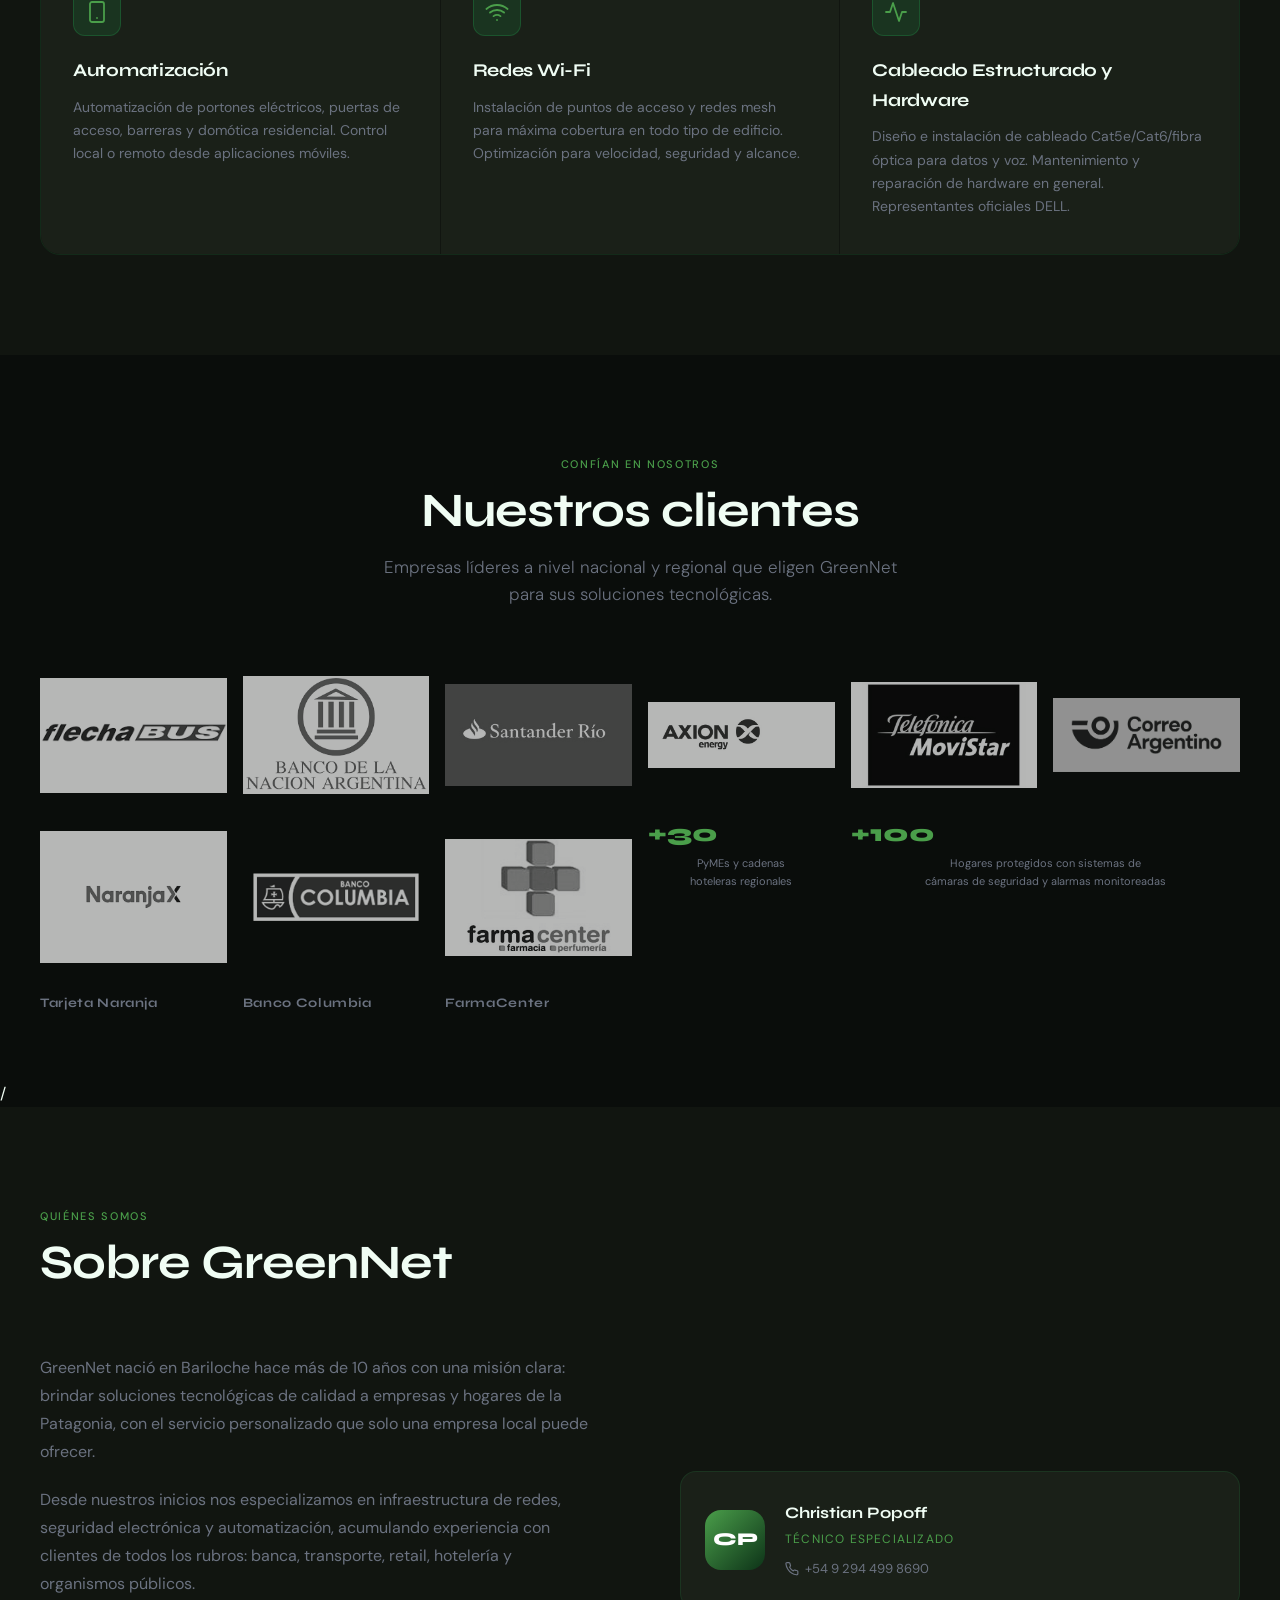
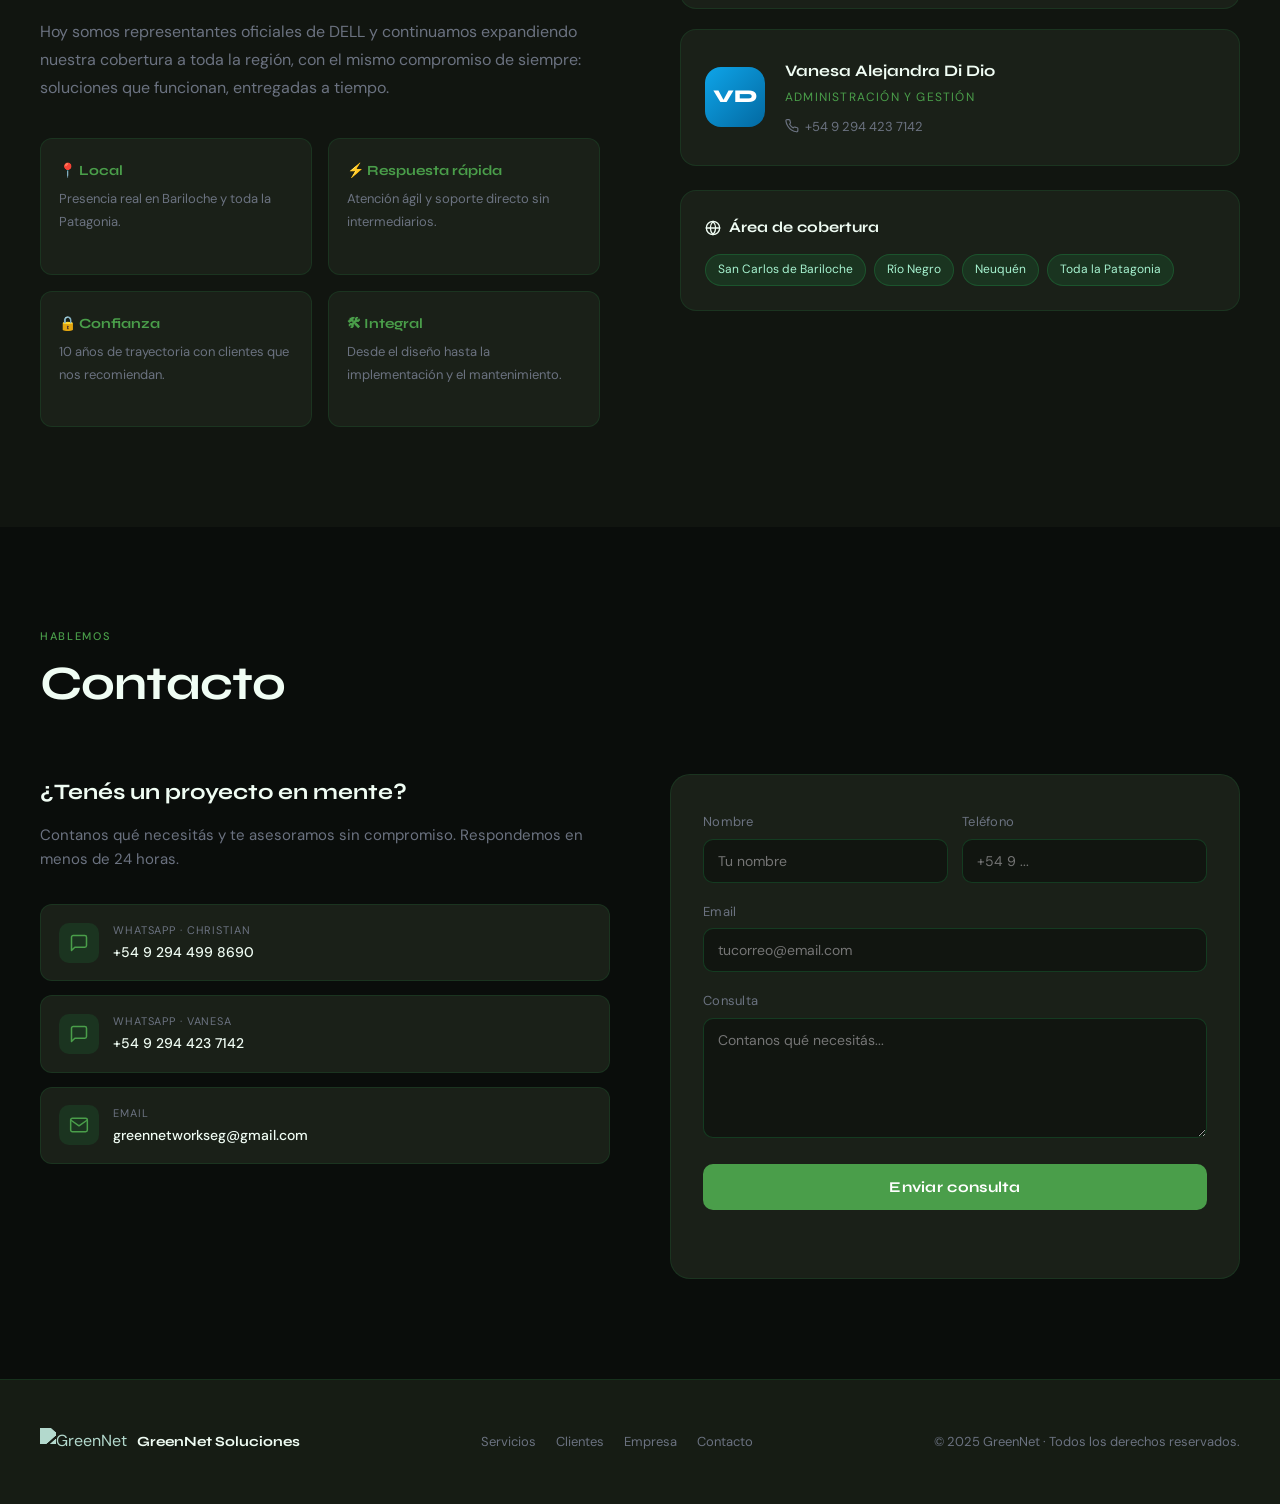
==== commit 18626e4b: "Update index.html" ====
--- a/index.html
+++ b/index.html
@@ -478,7 +478,7 @@
 <nav>
   <div class="nav-inner">
     <a class="nav-logo" href="#inicio">
-      <img src="logo.png" alt="GreenNet" class="nav-logo-img">
+      <img src="assets/logo.png" alt="GreenNet" class="nav-logo-img">
       <span class="nav-logo-text">GreenNet</span>
     </a>
     <div class="nav-links">
@@ -856,7 +856,7 @@
 <footer>
   <div class="footer-inner">
     <a class="footer-logo" href="#inicio">
-      <img src="logo.png" alt="GreenNet" style="height:28px;width:auto;" class="nav-logo-img">
+      <img src="assets/logo.png" alt="GreenNet" style="height:28px;width:auto;" class="nav-logo-img">
       <span class="footer-logo-text">GreenNet Soluciones</span>
     </a>
     <div class="footer-links">
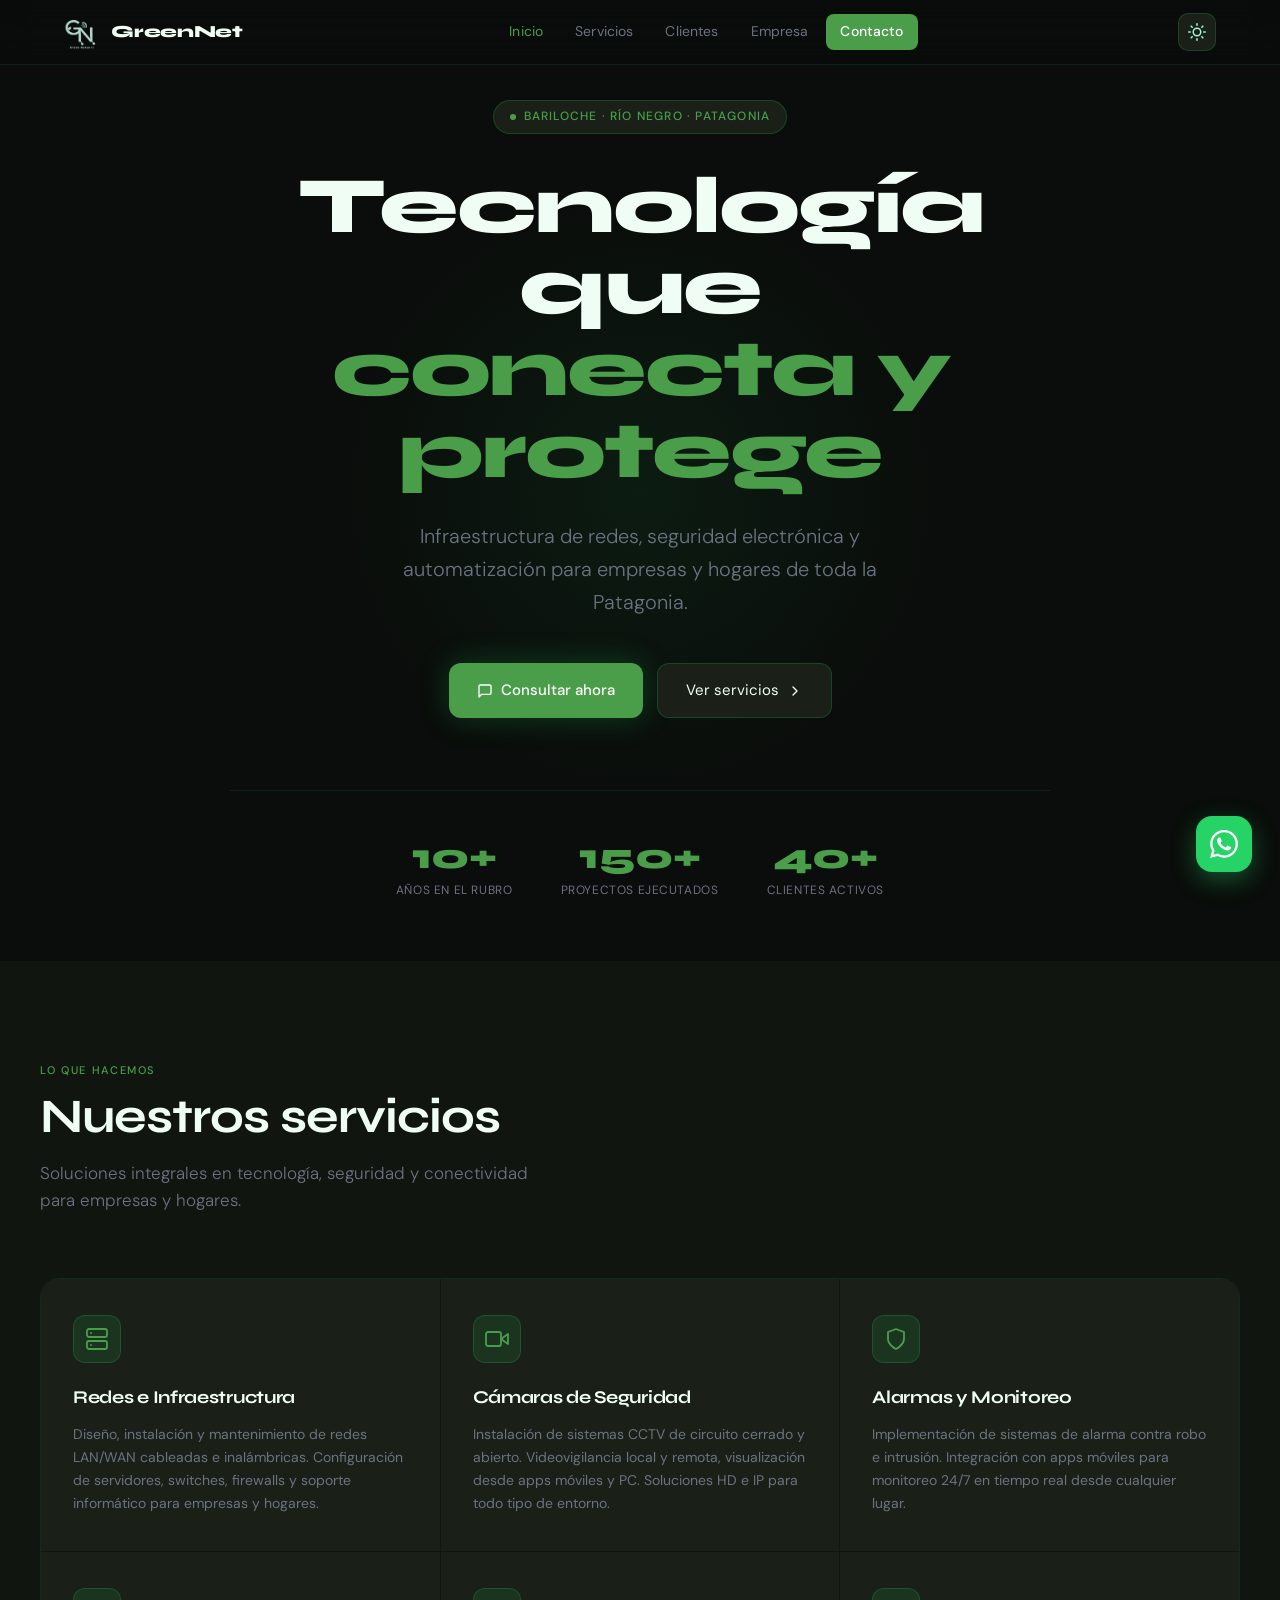
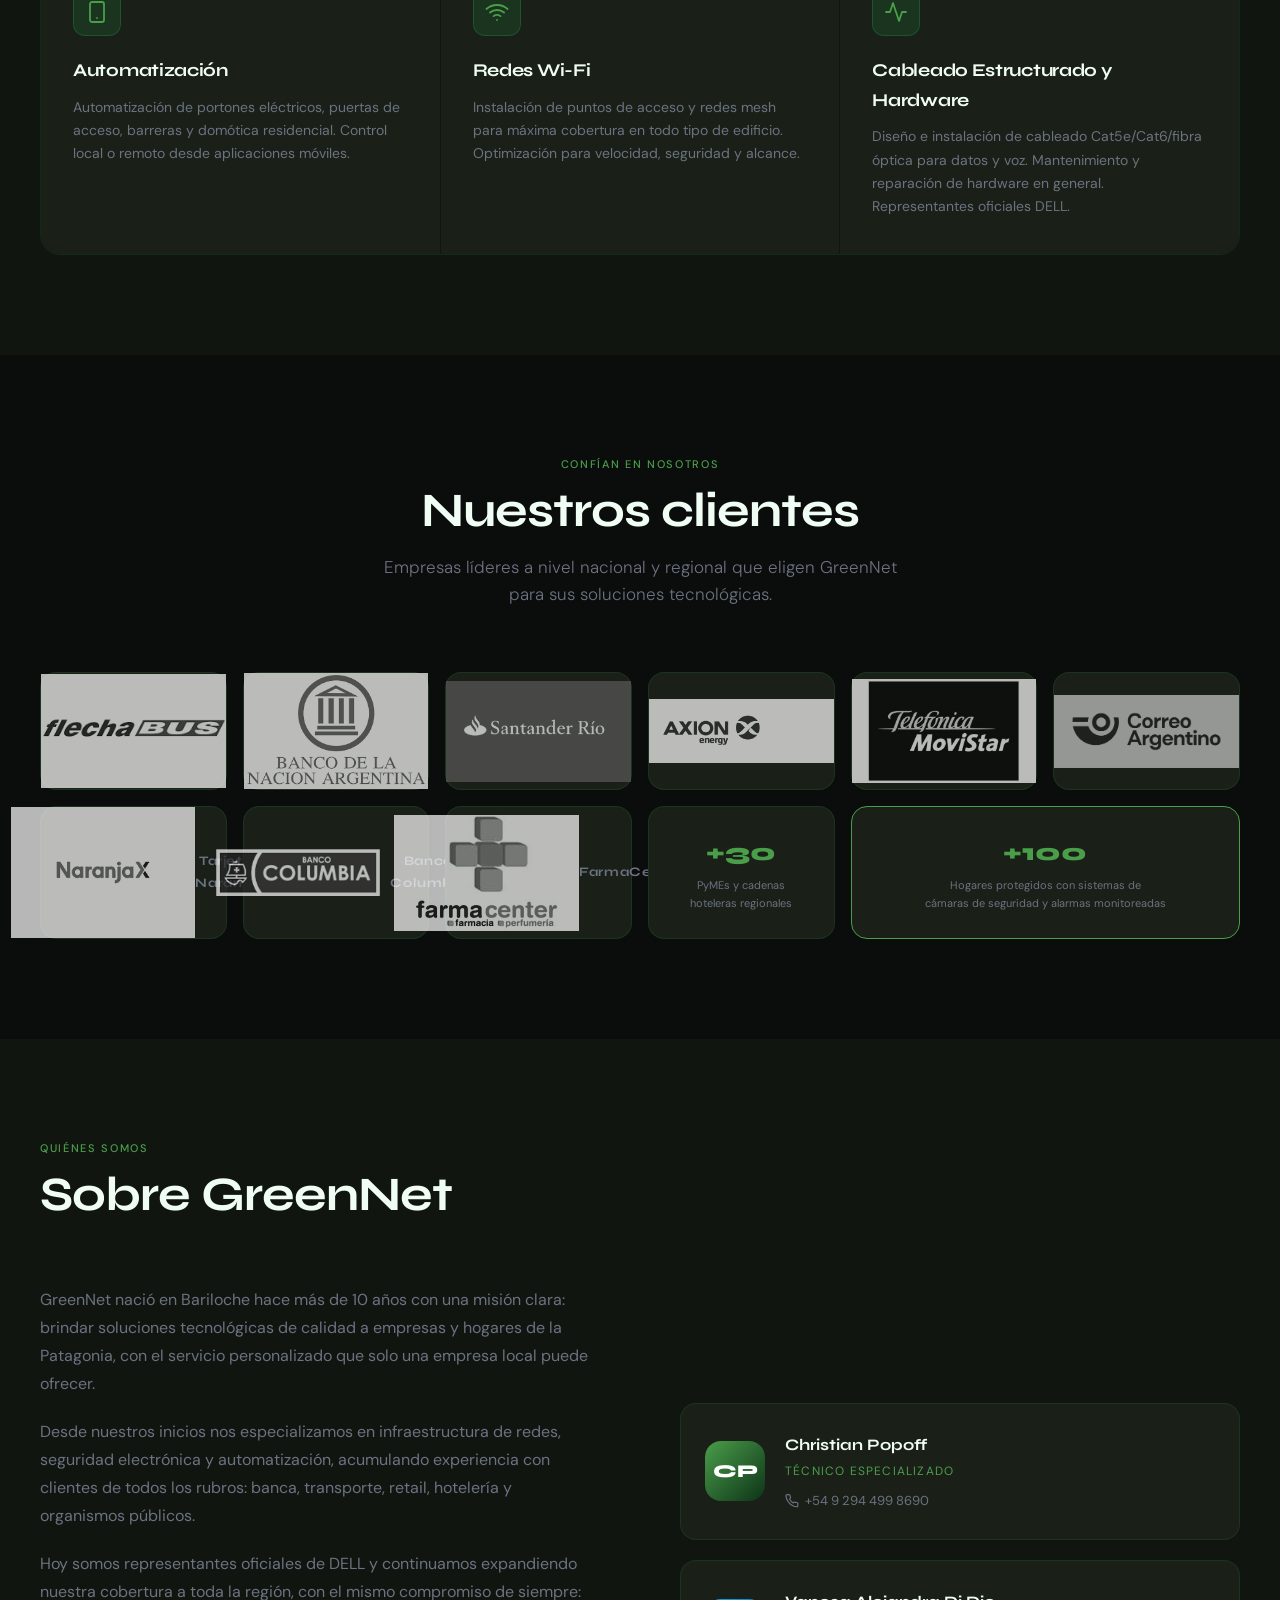
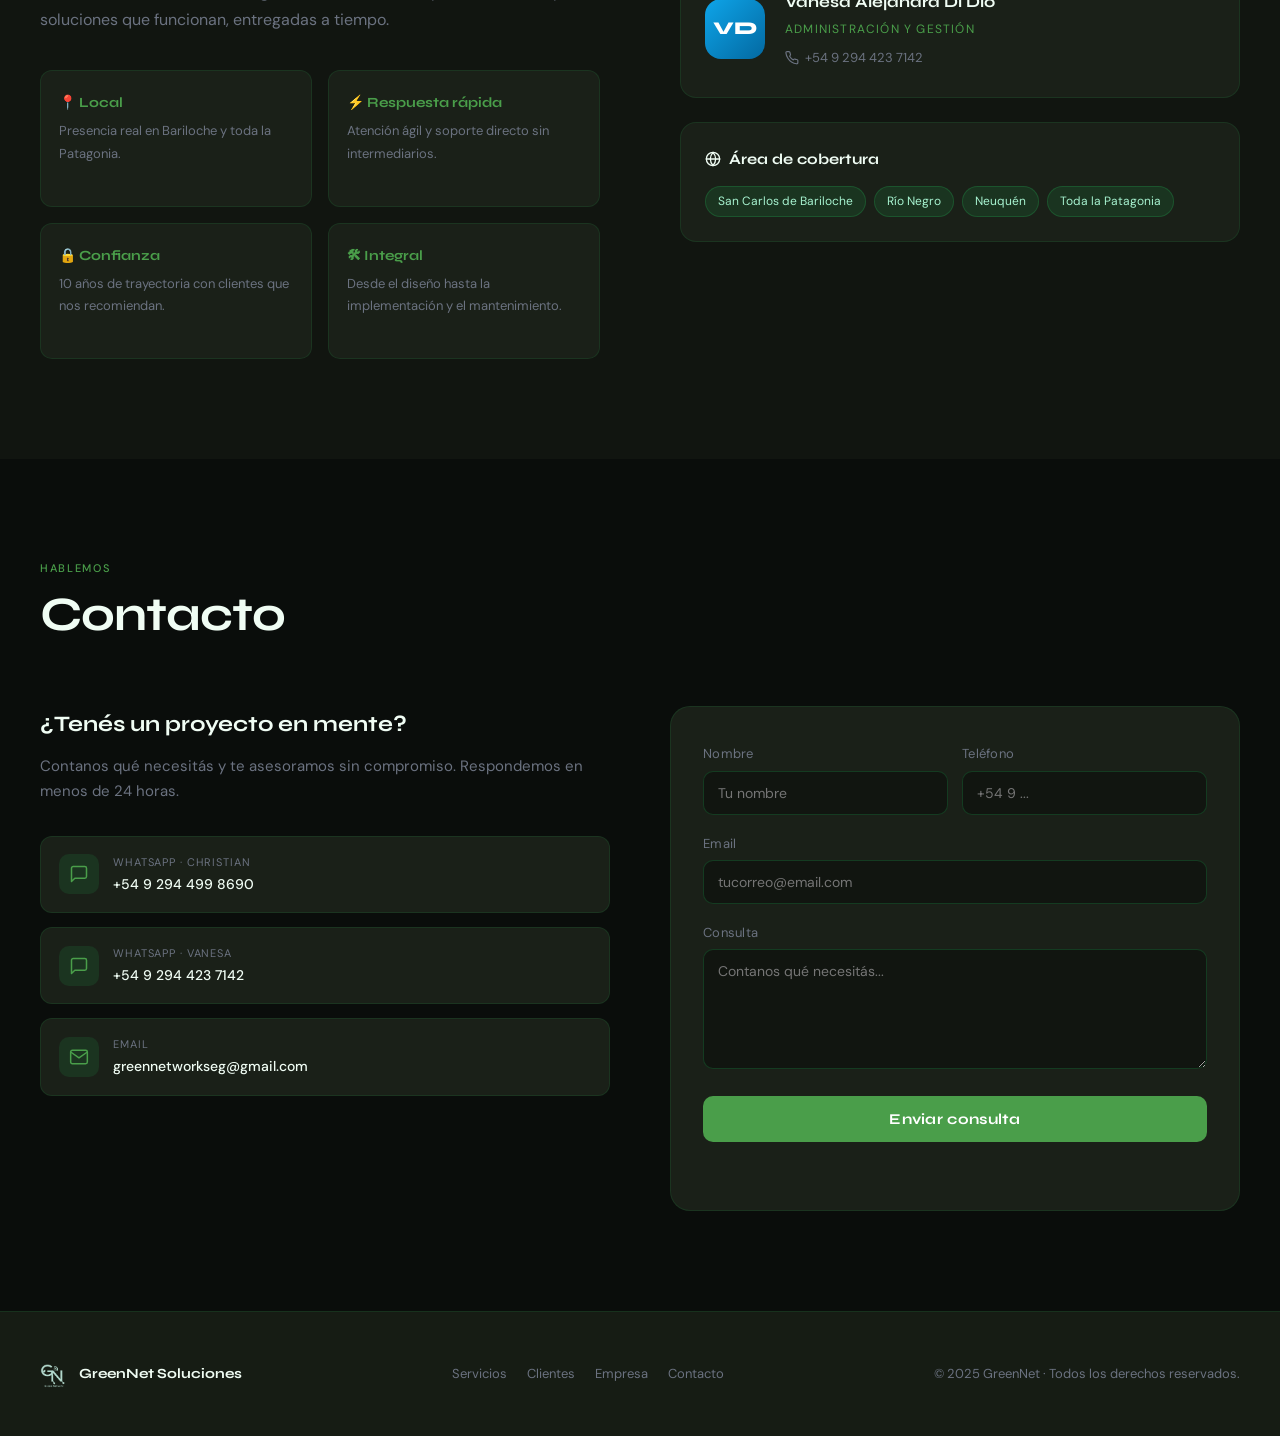
==== commit 8fe7dce3: "Add files via upload" ====
--- a/index.html
+++ b/index.html
@@ -1,943 +1,381 @@
-<!DOCTYPE html>
-<html lang="es" data-theme="dark">
-<head>
-<meta charset="UTF-8">
-<meta name="viewport" content="width=device-width, initial-scale=1.0">
-<title>GreenNet Soluciones — Bariloche, Patagonia</title>
-<link rel="preconnect" href="https://fonts.googleapis.com">
-<link rel="icon" href="assets/favicong.png" type="image/x-icon">
-<link href="https://fonts.googleapis.com/css2?family=Syne:wght@400;600;700;800&family=DM+Sans:ital,wght@0,300;0,400;0,500;1,300&display=swap" rel="stylesheet">
-<style>
-:root {
-  --green-400: #4a9e4a;
-  --green-500: #2e7d2e;
-  --green-600: #1a5c2a;
-  --green-700: #154d22;
-  --green-900: #0d3318;
-  --gray-100: #f3f4f6;
-  --gray-200: #e5e7eb;
-  --gray-400: #9ca3af;
-  --gray-600: #4b5563;
-  --gray-800: #1f2937;
-  --gray-900: #111827;
-}
-[data-theme="dark"] {
-  --bg: #0a0d0b;
-  --bg2: #111510;
-  --bg3: #161c14;
-  --surface: #1a2018;
-  --surface2: #1f2820;
-  --border: rgba(34,197,94,0.12);
-  --border2: rgba(34,197,94,0.22);
-  --text: #f0fdf4;
-  --text2: #a7f3d0;
-  --text3: #6ee7b7;
-  --muted: #6b7280;
-  --accent: #4a9e4a;
-  --accent2: #5cb85c;
-  --nav-bg: rgba(10,13,11,0.92);
-}
-[data-theme="light"] {
-  --bg: #f7faf7;
-  --bg2: #eef5ee;
-  --bg3: #e6f0e6;
-  --surface: #ffffff;
-  --surface2: #f0f7f0;
-  --border: rgba(22,163,74,0.15);
-  --border2: rgba(22,163,74,0.3);
-  --text: #0f2310;
-  --text2: #1a5c2a;
-  --text3: #154d22;
-  --muted: #6b7280;
-  --accent: #1a5c2a;
-  --accent2: #2e7d2e;
-  --nav-bg: rgba(247,250,247,0.94);
-}
-
-*, *::before, *::after { box-sizing: border-box; margin: 0; padding: 0; }
-
-html { scroll-behavior: smooth; }
-
-body {
-  font-family: 'DM Sans', system-ui, sans-serif;
-  background: var(--bg);
-  color: var(--text);
-  line-height: 1.65;
-  transition: background 0.3s, color 0.3s;
-  overflow-x: hidden;
-}
-
-/* ── NAV ── */
-nav {
-  position: fixed; top: 0; left: 0; right: 0; z-index: 100;
-  background: var(--nav-bg);
-  backdrop-filter: blur(16px);
-  border-bottom: 1px solid var(--border);
-  transition: background 0.3s;
-}
-.nav-inner {
-  max-width: 1200px; margin: 0 auto;
-  display: flex; align-items: center; justify-content: space-between;
-  padding: 0 24px; height: 64px;
-}
-.nav-logo {
-  display: flex; align-items: center; gap: 10px;
-  text-decoration: none; color: var(--text);
-}
-.nav-logo svg { width: 36px; height: 36px; }
-.nav-logo-img { height: 36px; width: auto; transition: filter 0.3s; }
-[data-theme="dark"] .nav-logo-img { filter: brightness(0) invert(1) sepia(1) saturate(3) hue-rotate(80deg) brightness(0.85); }
-[data-theme="light"] .nav-logo-img { filter: none; }
-.nav-logo-text { font-family: 'Syne', sans-serif; font-weight: 800; font-size: 17px; letter-spacing: -0.3px; color: var(--text); }
-.nav-links { display: flex; gap: 4px; align-items: center; }
-.nav-links a {
-  text-decoration: none; color: var(--muted);
-  font-size: 14px; font-weight: 400; letter-spacing: 0.01em;
-  padding: 6px 14px; border-radius: 8px;
-  transition: color 0.2s, background 0.2s;
-}
-.nav-links a:hover { color: var(--accent); background: var(--border); }
-.nav-cta {
-  background: var(--accent) !important;
-  color: #fff !important;
-  font-weight: 500 !important;
-}
-.nav-cta:hover { background: var(--accent2) !important; }
-.theme-toggle {
-  width: 38px; height: 38px; border-radius: 10px;
-  border: 1px solid var(--border2); background: var(--surface);
-  color: var(--text2); cursor: pointer; display: flex;
-  align-items: center; justify-content: center;
-  transition: all 0.2s; margin-left: 8px; flex-shrink: 0;
-}
-.theme-toggle:hover { background: var(--surface2); border-color: var(--accent); }
-.hamburger { display: none; }
-.mobile-menu {
-  display: none; flex-direction: column; gap: 4px;
-  padding: 12px 24px 20px; border-top: 1px solid var(--border);
-}
-.mobile-menu a {
-  text-decoration: none; color: var(--text);
-  font-size: 15px; padding: 10px 12px; border-radius: 8px;
-  transition: background 0.2s;
-}
-.mobile-menu a:hover { background: var(--surface2); }
-
-/* ── HERO ── */
-.hero {
-  min-height: 100vh;
-  display: grid; place-items: center;
-  padding: 100px 24px 60px;
-  position: relative; overflow: hidden;
-}
-/*.hero-grid-bg {
-  position: absolute; inset: 0;
-  background-image:
-    linear-gradient(var(--border) 1px, transparent 1px),
-    linear-gradient(90deg, var(--border) 1px, transparent 1px);
-  background-size: 60px 60px;
-  mask-image: radial-gradient(ellipse 80% 80% at 50% 50%, black 30%, transparent 100%);
-}*/
-.hero-glow {
-  position: absolute; top: 20%; left: 50%;
-  transform: translateX(-50%);
-  width: 600px; height: 600px;
-  background: radial-gradient(circle, rgba(34,197,94,0.08) 0%, transparent 70%);
-  pointer-events: none;
-}
-.hero-content {
-  position: relative; text-align: center; max-width: 820px;
-}
-.hero-badge {
-  display: inline-flex; align-items: center; gap: 8px;
-  background: var(--surface); border: 1px solid var(--border2);
-  color: var(--accent); font-size: 12px; font-weight: 500;
-  letter-spacing: 0.1em; text-transform: uppercase;
-  padding: 6px 16px; border-radius: 100px; margin-bottom: 32px;
-}
-.hero-badge::before {
-  content: ''; width: 6px; height: 6px; border-radius: 50%;
-  background: var(--accent); animation: pulse 2s infinite;
-}
-@keyframes pulse {
-  0%,100% { opacity:1; transform:scale(1); }
-  50% { opacity:0.4; transform:scale(1.4); }
-}
-.hero h1 {
-  font-family: 'Syne', sans-serif; font-weight: 800;
-  font-size: clamp(42px, 7vw, 80px); line-height: 1.02;
-  letter-spacing: -2px; margin-bottom: 28px;
-}
-.hero h1 em {
-  font-style: normal; color: var(--accent);
-  display: block;
-}
-.hero p {
-  font-size: clamp(16px, 2vw, 20px); color: var(--muted);
-  max-width: 560px; margin: 0 auto 44px;
-  font-weight: 300;
-}
-.hero-ctas {
-  display: flex; gap: 14px; justify-content: center; flex-wrap: wrap;
-}
-.btn-primary {
-  display: inline-flex; align-items: center; gap: 8px;
-  background: var(--accent); color: #fff;
-  padding: 14px 28px; border-radius: 12px;
-  font-size: 15px; font-weight: 500; text-decoration: none;
-  transition: transform 0.2s, box-shadow 0.2s;
-  box-shadow: 0 0 30px rgba(34,197,94,0.25);
-}
-.btn-primary:hover { transform: translateY(-2px); box-shadow: 0 0 40px rgba(34,197,94,0.4); }
-.btn-secondary {
-  display: inline-flex; align-items: center; gap: 8px;
-  background: var(--surface); color: var(--text);
-  padding: 14px 28px; border-radius: 12px;
-  font-size: 15px; font-weight: 400; text-decoration: none;
-  border: 1px solid var(--border2);
-  transition: background 0.2s, border-color 0.2s;
-}
-.btn-secondary:hover { background: var(--surface2); border-color: var(--accent); }
-
-.hero-stats {
-  display: flex; justify-content: center; gap: 48px;
-  margin-top: 72px; padding-top: 48px;
-  border-top: 1px solid var(--border);
-}
-.stat { text-align: center; }
-.stat-num {
-  font-family: 'Syne', sans-serif; font-weight: 800;
-  font-size: 36px; color: var(--accent); line-height: 1;
-  margin-bottom: 6px;
-}
-.stat-label { font-size: 12px; color: var(--muted); letter-spacing: 0.05em; text-transform: uppercase; }
-
-/* ── SECTIONS ── */
-section { padding: 100px 24px; }
-.section-inner { max-width: 1200px; margin: 0 auto; }
-.section-tag {
-  font-size: 11px; font-weight: 500; letter-spacing: 0.15em;
-  text-transform: uppercase; color: var(--accent);
-  margin-bottom: 12px;
-}
-.section-title {
-  font-family: 'Syne', sans-serif; font-weight: 700;
-  font-size: clamp(28px, 4vw, 48px); line-height: 1.1;
-  letter-spacing: -1px; margin-bottom: 16px;
-}
-.section-sub {
-  font-size: 17px; color: var(--muted); max-width: 520px;
-  font-weight: 300; line-height: 1.6;
-}
-
-/* ── SERVICIOS ── */
-#servicios { background: var(--bg2); }
-.services-grid {
-  display: grid;
-  grid-template-columns: repeat(auto-fit, minmax(300px, 1fr));
-  gap: 1px; margin-top: 64px;
-  border: 1px solid var(--border);
-  border-radius: 20px; overflow: hidden;
-}
-.service-card {
-  background: var(--surface);
-  padding: 36px 32px;
-  transition: background 0.2s;
-  cursor: default;
-}
-.service-card:hover { background: var(--surface2); }
-.service-icon {
-  width: 48px; height: 48px; border-radius: 12px;
-  background: var(--border); border: 1px solid var(--border2);
-  display: flex; align-items: center; justify-content: center;
-  margin-bottom: 20px;
-}
-.service-icon svg { width: 24px; height: 24px; stroke: var(--accent); }
-.service-card h3 {
-  font-family: 'Syne', sans-serif; font-weight: 700;
-  font-size: 18px; margin-bottom: 10px; letter-spacing: -0.3px;
-}
-.service-card p { font-size: 14px; color: var(--muted); line-height: 1.65; }
-
-/* ── CLIENTES ── */
-#clientes {}
-.clients-header { text-align: center; margin-bottom: 64px; }
-.clients-header .section-sub { margin: 0 auto; }
-.clients-grid {
-  display: grid;
-  grid-template-columns: repeat(auto-fit, minmax(160px, 1fr));
-  gap: 16px;
-}
-..client-card {
-  background: var(--surface);
-  border: 1px solid var(--border);
-  border-radius: 16px;
-  padding: 0;
-  display: flex; align-items: center; justify-content: center;
-  transition: border-color 0.2s, transform 0.2s;
-  min-height: 90px;
-}
-.client-card:hover { border-color: var(--border2); transform: translateY(-3px); }
-.client-card img {
-  width: 100%; height: 100%;
-  max-width: none; max-height: none;
-  object-fit: contain; opacity: 0.7;
-  filter: grayscale(1);
-  transition: opacity 0.2s, filter 0.2s;
-}
-[data-theme="light"] .client-card img { filter: grayscale(1) invert(0); }
-.client-card:hover img { opacity: 1; filter: grayscale(0); }
-.client-card .client-fallback {
-  font-family: 'Syne', sans-serif; font-weight: 700;
-  font-size: 13px; color: var(--muted); text-align: center; letter-spacing: 0.05em;
-}
-.dell-badge {
-  grid-column: span 1;
-  border-color: var(--border2);
-  background: var(--surface2);
-  flex-direction: column; gap: 8px;
-}
-.dell-badge-label {
-  font-size: 9px; color: var(--accent); letter-spacing: 0.15em;
-  text-transform: uppercase; font-weight: 500;
-}
-.pymes-card { flex-direction: column; gap: 4px; }
-.pymes-count {
-  font-family: 'Syne', sans-serif; font-weight: 800;
-  font-size: 24px; color: var(--accent);
-}
-.pymes-text { font-size: 11px; color: var(--muted); text-align: center; }
-
-/* ── EMPRESA ── */
-#empresa { background: var(--bg2); }
-.empresa-layout {
-  display: grid; grid-template-columns: 1fr 1fr;
-  gap: 80px; align-items: center; margin-top: 64px;
-}
-.empresa-text p {
-  font-size: 16px; color: var(--muted); line-height: 1.75; margin-bottom: 20px;
-}
-.empresa-values {
-  display: grid; grid-template-columns: 1fr 1fr; gap: 16px; margin-top: 36px;
-}
-.value-item {
-  background: var(--surface); border: 1px solid var(--border);
-  border-radius: 12px; padding: 20px 18px;
-}
-.value-item h4 {
-  font-family: 'Syne', sans-serif; font-size: 14px; font-weight: 700;
-  color: var(--accent); margin-bottom: 6px;
-}
-.value-item p { font-size: 13px; color: var(--muted); }
-.team-cards { display: flex; flex-direction: column; gap: 20px; }
-.team-card {
-  background: var(--surface); border: 1px solid var(--border);
-  border-radius: 16px; padding: 28px 24px;
-  display: flex; align-items: center; gap: 20px;
-}
-.team-avatar {
-  width: 60px; height: 60px; border-radius: 16px;
-  background: linear-gradient(135deg, var(--accent), #0d3318);
-  flex-shrink: 0; display: flex; align-items: center; justify-content: center;
-  font-family: 'Syne', sans-serif; font-weight: 800; font-size: 18px; color: #fff;
-}
-.team-info h4 {
-  font-family: 'Syne', sans-serif; font-weight: 700; font-size: 16px; margin-bottom: 4px;
-}
-.team-info .role { font-size: 12px; color: var(--accent); text-transform: uppercase; letter-spacing: 0.1em; margin-bottom: 8px; }
-.team-info .phone {
-  display: flex; align-items: center; gap: 6px;
-  font-size: 13px; color: var(--muted); text-decoration: none;
-}
-.team-info .phone:hover { color: var(--accent); }
-.team-coverage {
-  margin-top: 24px; background: var(--surface);
-  border: 1px solid var(--border); border-radius: 16px; padding: 24px;
-}
-.team-coverage h4 {
-  font-family: 'Syne', sans-serif; font-weight: 700; font-size: 15px;
-  margin-bottom: 14px; display: flex; align-items: center; gap: 8px;
-}
-.coverage-tags { display: flex; flex-wrap: wrap; gap: 8px; }
-.coverage-tag {
-  background: var(--border); border: 1px solid var(--border2);
-  color: var(--text2); font-size: 12px; padding: 5px 12px;
-  border-radius: 100px;
-}
-
-/* ── CONTACTO ── */
-#contacto {}
-.contacto-layout {
-  display: grid; grid-template-columns: 1fr 1fr;
-  gap: 60px; margin-top: 64px;
-}
-.contact-info h3 {
-  font-family: 'Syne', sans-serif; font-weight: 700; font-size: 22px;
-  margin-bottom: 12px;
-}
-.contact-info p { color: var(--muted); font-size: 15px; margin-bottom: 32px; }
-.contact-methods { display: flex; flex-direction: column; gap: 14px; }
-.contact-method {
-  display: flex; align-items: center; gap: 14px;
-  background: var(--surface); border: 1px solid var(--border);
-  border-radius: 12px; padding: 16px 18px;
-  text-decoration: none; color: var(--text);
-  transition: border-color 0.2s, transform 0.2s;
-}
-.contact-method:hover { border-color: var(--accent); transform: translateX(4px); }
-.contact-icon {
-  width: 40px; height: 40px; border-radius: 10px;
-  background: var(--border); flex-shrink: 0;
-  display: flex; align-items: center; justify-content: center;
-}
-.contact-icon svg { width: 20px; height: 20px; stroke: var(--accent); }
-.contact-method-info .contact-type { font-size: 11px; color: var(--muted); text-transform: uppercase; letter-spacing: 0.08em; }
-.contact-method-info .contact-value { font-size: 14px; font-weight: 500; margin-top: 2px; }
-.form-card {
-  background: var(--surface); border: 1px solid var(--border);
-  border-radius: 20px; padding: 36px 32px;
-}
-.form-group { margin-bottom: 18px; }
-.form-group label { display: block; font-size: 13px; color: var(--muted); margin-bottom: 6px; letter-spacing: 0.02em; }
-.form-group input, .form-group textarea {
-  width: 100%; background: var(--bg2);
-  border: 1px solid var(--border2); border-radius: 10px;
-  padding: 12px 14px; color: var(--text);
-  font-family: 'DM Sans', sans-serif; font-size: 14px;
-  transition: border-color 0.2s; outline: none;
-}
-.form-group input:focus, .form-group textarea:focus { border-color: var(--accent); }
-.form-group textarea { resize: vertical; min-height: 120px; }
-.form-row { display: grid; grid-template-columns: 1fr 1fr; gap: 14px; }
-.form-submit {
-  width: 100%; padding: 14px; background: var(--accent);
-  color: #fff; border: none; border-radius: 10px;
-  font-family: 'Syne', sans-serif; font-weight: 700; font-size: 15px;
-  cursor: pointer; transition: opacity 0.2s, transform 0.2s;
-  letter-spacing: 0.02em;
-}
-.form-submit:hover { opacity: 0.9; transform: translateY(-1px); }
-#form-status { text-align: center; font-size: 14px; margin-top: 12px; min-height: 20px; }
-
-/* ── FOOTER ── */
-footer {
-  background: var(--bg3); border-top: 1px solid var(--border);
-  padding: 48px 24px;
-}
-.footer-inner {
-  max-width: 1200px; margin: 0 auto;
-  display: flex; align-items: center; justify-content: space-between;
-  flex-wrap: wrap; gap: 16px;
-}
-.footer-logo { display: flex; align-items: center; gap: 10px; text-decoration: none; color: var(--text); }
-.footer-logo svg { width: 28px; height: 28px; }
-.footer-logo-text { font-family: 'Syne', sans-serif; font-weight: 700; font-size: 14px; }
-.footer-copy { font-size: 13px; color: var(--muted); }
-.footer-links { display: flex; gap: 20px; }
-.footer-links a { font-size: 13px; color: var(--muted); text-decoration: none; transition: color 0.2s; }
-.footer-links a:hover { color: var(--accent); }
-
-/* ── WA FLOAT ── */
-.wa-float {
-  position: fixed; bottom: 28px; right: 28px; z-index: 200;
-  width: 56px; height: 56px; border-radius: 16px;
-  background: #25d366; display: flex; align-items: center; justify-content: center;
-  box-shadow: 0 8px 24px rgba(37,211,102,0.35);
-  text-decoration: none; transition: transform 0.2s, box-shadow 0.2s;
-}
-.wa-float:hover { transform: translateY(-3px) scale(1.05); box-shadow: 0 12px 32px rgba(37,211,102,0.5); }
-.wa-float svg { width: 28px; height: 28px; fill: white; }
-
-/* ── RESPONSIVE ── */
-@media (max-width: 768px) {
-  .nav-links { display: none; }
-  .hamburger {
-    display: flex; flex-direction: column; gap: 5px;
-    background: none; border: none; cursor: pointer; padding: 4px;
-  }
-  .hamburger span { display: block; width: 22px; height: 2px; background: var(--text); border-radius: 2px; }
-  .mobile-menu.open { display: flex; }
-  .hero-stats { gap: 24px; }
-  .empresa-layout { grid-template-columns: 1fr; gap: 40px; }
-  .contacto-layout { grid-template-columns: 1fr; gap: 40px; }
-  .form-row { grid-template-columns: 1fr; }
-  .empresa-values { grid-template-columns: 1fr; }
-  .footer-inner { flex-direction: column; text-align: center; }
-  .footer-links { justify-content: center; }
-}
-@media (max-width: 480px) {
-  .hero h1 { font-size: 38px; }
-  .hero-ctas { flex-direction: column; align-items: center; }
-  .services-grid { border-radius: 12px; }
-}
-</style>
-</head>
-<body>
-
-<!-- NAV -->
-<nav>
-  <div class="nav-inner">
-    <a class="nav-logo" href="#inicio">
-      <img src="assets/logo.png" alt="GreenNet" class="nav-logo-img">
-      <span class="nav-logo-text">GreenNet</span>
-    </a>
-    <div class="nav-links">
-      <a href="#inicio">Inicio</a>
-      <a href="#servicios">Servicios</a>
-      <a href="#clientes">Clientes</a>
-      <a href="#empresa">Empresa</a>
-      <a href="#contacto" class="nav-cta">Contacto</a>
-    </div>
-    <div style="display:flex;gap:8px;align-items:center;">
-      <button class="theme-toggle" id="themeBtn" title="Cambiar tema" aria-label="Cambiar modo claro/oscuro">
-        <svg id="themeIcon" width="18" height="18" viewBox="0 0 24 24" fill="none" stroke="currentColor" stroke-width="2" stroke-linecap="round" stroke-linejoin="round">
-          <circle cx="12" cy="12" r="5"/><line x1="12" y1="1" x2="12" y2="3"/><line x1="12" y1="21" x2="12" y2="23"/><line x1="4.22" y1="4.22" x2="5.64" y2="5.64"/><line x1="18.36" y1="18.36" x2="19.78" y2="19.78"/><line x1="1" y1="12" x2="3" y2="12"/><line x1="21" y1="12" x2="23" y2="12"/><line x1="4.22" y1="19.78" x2="5.64" y2="18.36"/><line x1="18.36" y1="5.64" x2="19.78" y2="4.22"/>
-        </svg>
-      </button>
-      <button class="hamburger" id="hamburger" aria-label="Menú">
-        <span></span><span></span><span></span>
-      </button>
-    </div>
-  </div>
-  <div class="mobile-menu" id="mobileMenu">
-    <a href="#inicio" onclick="closeMobile()">Inicio</a>
-    <a href="#servicios" onclick="closeMobile()">Servicios</a>
-    <a href="#clientes" onclick="closeMobile()">Clientes</a>
-    <a href="#empresa" onclick="closeMobile()">Empresa</a>
-    <a href="#contacto" onclick="closeMobile()">Contacto</a>
-  </div>
-</nav>
-
-<!-- HERO -->
-<section id="inicio" class="hero">
-  <div class="hero-grid-bg"></div>
-  <div class="hero-glow"></div>
-  <div class="hero-content">
-    <div class="hero-badge">Patagonia · Río Negro · Neuquén</div>
-    <h1>Tecnología que<em>conecta y protege</em></h1>
-    <p>Infraestructura de redes, seguridad electrónica y automatización para empresas y hogares de toda la Patagonia.</p>
-    <div class="hero-ctas">
-      <a href="#contacto" class="btn-primary">
-        <svg width="16" height="16" viewBox="0 0 24 24" fill="none" stroke="currentColor" stroke-width="2" stroke-linecap="round" stroke-linejoin="round"><path d="M21 15a2 2 0 0 1-2 2H7l-4 4V5a2 2 0 0 1 2-2h14a2 2 0 0 1 2 2z"/></svg>
-        Consultar ahora
-      </a>
-      <a href="#servicios" class="btn-secondary">
-        Ver servicios
-        <svg width="16" height="16" viewBox="0 0 24 24" fill="none" stroke="currentColor" stroke-width="2" stroke-linecap="round" stroke-linejoin="round"><polyline points="9 18 15 12 9 6"/></svg>
-      </a>
-    </div>
-    <div class="hero-stats">
-      <div class="stat">
-        <div class="stat-num">10+</div>
-        <div class="stat-label">Años en el rubro</div>
-      </div>
-      <div class="stat">
-        <div class="stat-num">150+</div>
-        <div class="stat-label">Proyectos ejecutados</div>
-      </div>
-      <div class="stat">
-        <div class="stat-num">40+</div>
-        <div class="stat-label">Clientes activos</div>
-      </div>
-    </div>
-  </div>
-</section>
-
-<!-- SERVICIOS -->
-<section id="servicios">
-  <div class="section-inner">
-    <div class="section-tag">Lo que hacemos</div>
-    <h2 class="section-title">Nuestros servicios</h2>
-    <p class="section-sub">Soluciones integrales en tecnología, seguridad y conectividad para empresas y hogares.</p>
-    <div class="services-grid">
-
-      <div class="service-card">
-        <div class="service-icon">
-          <svg viewBox="0 0 24 24" fill="none" stroke-width="1.8" stroke-linecap="round" stroke-linejoin="round">
-            <rect x="2" y="2" width="20" height="8" rx="2"/><rect x="2" y="14" width="20" height="8" rx="2"/>
-            <line x1="6" y1="6" x2="6.01" y2="6"/><line x1="6" y1="18" x2="6.01" y2="18"/>
-          </svg>
-        </div>
-        <h3>Redes e Infraestructura</h3>
-        <p>Diseño, instalación y mantenimiento de redes LAN/WAN cableadas e inalámbricas. Configuración de servidores, switches, firewalls y soporte informático para empresas y hogares.</p>
-      </div>
-
-      <div class="service-card">
-        <div class="service-icon">
-          <svg viewBox="0 0 24 24" fill="none" stroke-width="1.8" stroke-linecap="round" stroke-linejoin="round">
-            <path d="M23 7l-7 5 7 5V7z"/><rect x="1" y="5" width="15" height="14" rx="2" ry="2"/>
-          </svg>
-        </div>
-        <h3>Cámaras de Seguridad</h3>
-        <p>Instalación de sistemas CCTV de circuito cerrado y abierto. Videovigilancia local y remota, visualización desde apps móviles y PC. Soluciones HD e IP para todo tipo de entorno.</p>
-      </div>
-
-      <div class="service-card">
-        <div class="service-icon">
-          <svg viewBox="0 0 24 24" fill="none" stroke-width="1.8" stroke-linecap="round" stroke-linejoin="round">
-            <path d="M12 22s8-4 8-10V5l-8-3-8 3v7c0 6 8 10 8 10z"/>
-          </svg>
-        </div>
-        <h3>Alarmas y Monitoreo</h3>
-        <p>Implementación de sistemas de alarma contra robo e intrusión. Integración con apps móviles para monitoreo 24/7 en tiempo real desde cualquier lugar.</p>
-      </div>
-
-      <div class="service-card">
-        <div class="service-icon">
-          <svg viewBox="0 0 24 24" fill="none" stroke-width="1.8" stroke-linecap="round" stroke-linejoin="round">
-            <rect x="5" y="2" width="14" height="20" rx="2"/><line x1="12" y1="18" x2="12.01" y2="18"/>
-          </svg>
-        </div>
-        <h3>Automatización</h3>
-        <p>Automatización de portones eléctricos, puertas de acceso, barreras y domótica residencial. Control local o remoto desde aplicaciones móviles.</p>
-      </div>
-
-      <div class="service-card">
-        <div class="service-icon">
-          <svg viewBox="0 0 24 24" fill="none" stroke-width="1.8" stroke-linecap="round" stroke-linejoin="round">
-            <path d="M5 12.55a11 11 0 0 1 14.08 0"/><path d="M1.42 9a16 16 0 0 1 21.16 0"/>
-            <path d="M8.53 16.11a6 6 0 0 1 6.95 0"/><line x1="12" y1="20" x2="12.01" y2="20"/>
-          </svg>
-        </div>
-        <h3>Redes Wi-Fi</h3>
-        <p>Instalación de puntos de acceso y redes mesh para máxima cobertura en todo tipo de edificio. Optimización para velocidad, seguridad y alcance.</p>
-      </div>
-
-      <div class="service-card">
-        <div class="service-icon">
-          <svg viewBox="0 0 24 24" fill="none" stroke-width="1.8" stroke-linecap="round" stroke-linejoin="round">
-            <polyline points="22 12 18 12 15 21 9 3 6 12 2 12"/>
-          </svg>
-        </div>
-        <h3>Cableado Estructurado y Hardware</h3>
-        <p>Diseño e instalación de cableado Cat5e/Cat6/fibra óptica para datos y voz. Mantenimiento y reparación de hardware en general. Representantes oficiales DELL.</p>
-      </div>
-
-    </div>
-  </div>
-</section>
-
-<!-- CLIENTES -->
-<section id="clientes">
-  <div class="section-inner">
-    <div class="clients-header">
-      <div class="section-tag">Confían en nosotros</div>
-      <h2 class="section-title">Nuestros clientes</h2>
-      <p class="section-sub">Empresas líderes a nivel nacional y regional que eligen GreenNet para sus soluciones tecnológicas.</p>
-    </div>
-    <div class="clients-grid">
-
-      <div class="client-card">
-        <img src="assets/logoflecha.png"
-             alt="Flecha Bus"
-             onerror="this.style.display='none';this.nextElementSibling.style.display='block'">
-        <span class="client-fallback" style="display:none">Flecha Bus</span>
-      </div>
-
-      <div class="client-card">
-        <img src="assets/bna_logo.png"
-             alt="Banco Nación"
-             onerror="this.style.display='none';this.nextElementSibling.style.display='block'">
-        <span class="client-fallback" style="display:none">Banco Nación</span>
-      </div>
-
-      <div class="client-card">
-        <img src="assets/logo-santander-rio-hipotecas.jpg"
-             alt="Banco Santander"
-             onerror="this.style.display='none';this.nextElementSibling.style.display='block'">
-        <span class="client-fallback" style="display:none">Santander</span>
-      </div>
-
-      <div class="client-card">
-        <img src="assets/logoAxionEnergy.png"
-             alt="Axion Energy"
-             onerror="this.style.display='none';this.nextElementSibling.style.display='block'">
-        <span class="client-fallback" style="display:none">Axion Energy</span>
-      </div>
-
-      <div class="client-card">
-        <img src="assets/Movistar-Logo-2000.jpg"
-             alt="Movistar"
-             onerror="this.style.display='none';this.nextElementSibling.style.display='block'">
-        <span class="client-fallback" style="display:none">Movistar</span>
-      </div>
-
-      <div class="client-card">
-        <img src="assets/Logo_Correo_Argentino.svg.png"
-             alt="Correo Argentino"
-             onerror="this.style.display='none';this.nextElementSibling.style.display='block'">
-        <span class="client-fallback" style="display:none">Correo Argentino</span>
-      </div>
-
-      <div class="client-card">
-        <img src="assets/naranja.png"
-             alt="Tarjeta Naranja"
-             onerror="this.style.display='none';this.nextElementSibling.style.display='block'">
-        <span class="client-fallback">Tarjeta Naranja</span>
-      </div>
-
-      <div class="client-card">
-        <img src="assets/logo-banco-columbia.png"
-             alt="Banco Columbia"
-             onerror="this.style.display='none';this.nextElementSibling.style.display='block'">
-        <span class="client-fallback">Banco Columbia</span>
-      </div>
-
-      <div class="client-card">
-        <img src="assets/farma.png"
-             alt="FarmaCenter"
-             onerror="this.style.display='none';this.nextElementSibling.style.display='block'">
-        <span class="client-fallback">FarmaCenter</span>
-      </div>
-
-      <div class="client-card pymes-card">
-        <div class="pymes-count">+30</div>
-        <div class="pymes-text">PyMEs y cadenas<br>hoteleras regionales</div>
-      </div>
-
-      <div class="client-card pymes-card" style="grid-column: span 2; border-color: var(--accent);">
-        <div class="pymes-count">+100</div>
-        <div class="pymes-text">
-            Hogares protegidos con sistemas de<br>
-            cámaras de seguridad y alarmas monitoreadas
-        </div>
-      </div>
-
-    </div>
-  </div>
-</section>/
-
-<!-- EMPRESA -->
-<section id="empresa">
-  <div class="section-inner">
-    <div class="section-tag">Quiénes somos</div>
-    <h2 class="section-title">Sobre GreenNet</h2>
-    <div class="empresa-layout">
-      <div class="empresa-text">
-        <p>GreenNet nació en Bariloche hace más de 10 años con una misión clara: brindar soluciones tecnológicas de calidad a empresas y hogares de la Patagonia, con el servicio personalizado que solo una empresa local puede ofrecer.</p>
-        <p>Desde nuestros inicios nos especializamos en infraestructura de redes, seguridad electrónica y automatización, acumulando experiencia con clientes de todos los rubros: banca, transporte, retail, hotelería y organismos públicos.</p>
-        <p>Hoy somos representantes oficiales de DELL y continuamos expandiendo nuestra cobertura a toda la región, con el mismo compromiso de siempre: soluciones que funcionan, entregadas a tiempo.</p>
-        <div class="empresa-values">
-          <div class="value-item">
-            <h4>📍 Local</h4>
-            <p>Presencia real en Bariloche y toda la Patagonia.</p>
-          </div>
-          <div class="value-item">
-            <h4>⚡ Respuesta rápida</h4>
-            <p>Atención ágil y soporte directo sin intermediarios.</p>
-          </div>
-          <div class="value-item">
-            <h4>🔒 Confianza</h4>
-            <p>10 años de trayectoria con clientes que nos recomiendan.</p>
-          </div>
-          <div class="value-item">
-            <h4>🛠 Integral</h4>
-            <p>Desde el diseño hasta la implementación y el mantenimiento.</p>
-          </div>
-        </div>
-      </div>
-      <div>
-        <div class="team-cards">
-          <div class="team-card">
-            <div class="team-avatar">CP</div>
-            <div class="team-info">
-              <h4>Christian Popoff</h4>
-              <div class="role">Técnico especializado</div>
-              <a href="tel:+5492944998690" class="phone">
-                <svg width="14" height="14" viewBox="0 0 24 24" fill="none" stroke="currentColor" stroke-width="2" stroke-linecap="round" stroke-linejoin="round"><path d="M22 16.92v3a2 2 0 0 1-2.18 2 19.79 19.79 0 0 1-8.63-3.07A19.5 19.5 0 0 1 4.69 12 19.79 19.79 0 0 1 1.61 3.18 2 2 0 0 1 3.59 1h3a2 2 0 0 1 2 1.72c.127.96.361 1.903.7 2.81a2 2 0 0 1-.45 2.11L7.91 8.96a16 16 0 0 0 6.29 6.29l.62-.93a2 2 0 0 1 2.11-.45c.907.339 1.85.573 2.81.7A2 2 0 0 1 22 16.92z"/></svg>
-                +54 9 294 499 8690
-              </a>
-            </div>
-          </div>
-          <div class="team-card">
-            <div class="team-avatar" style="background: linear-gradient(135deg, #0ea5e9, #0369a1);">VD</div>
-            <div class="team-info">
-              <h4>Vanesa Alejandra Di Dio</h4>
-              <div class="role">Administración y gestión</div>
-              <a href="tel:+5492944237142" class="phone">
-                <svg width="14" height="14" viewBox="0 0 24 24" fill="none" stroke="currentColor" stroke-width="2" stroke-linecap="round" stroke-linejoin="round"><path d="M22 16.92v3a2 2 0 0 1-2.18 2 19.79 19.79 0 0 1-8.63-3.07A19.5 19.5 0 0 1 4.69 12 19.79 19.79 0 0 1 1.61 3.18 2 2 0 0 1 3.59 1h3a2 2 0 0 1 2 1.72c.127.96.361 1.903.7 2.81a2 2 0 0 1-.45 2.11L7.91 8.96a16 16 0 0 0 6.29 6.29l.62-.93a2 2 0 0 1 2.11-.45c.907.339 1.85.573 2.81.7A2 2 0 0 1 22 16.92z"/></svg>
-                +54 9 294 423 7142
-              </a>
-            </div>
-          </div>
-        </div>
-        <div class="team-coverage">
-          <h4>
-            <svg width="16" height="16" viewBox="0 0 24 24" fill="none" stroke="currentColor" stroke-width="2" stroke-linecap="round" stroke-linejoin="round"><circle cx="12" cy="12" r="10"/><line x1="2" y1="12" x2="22" y2="12"/><path d="M12 2a15.3 15.3 0 0 1 4 10 15.3 15.3 0 0 1-4 10 15.3 15.3 0 0 1-4-10 15.3 15.3 0 0 1 4-10z"/></svg>
-            Área de cobertura
-          </h4>
-          <div class="coverage-tags">
-            <span class="coverage-tag">San Carlos de Bariloche</span>
-            <span class="coverage-tag">Río Negro</span>
-            <span class="coverage-tag">Neuquén</span>
-            <span class="coverage-tag">Toda la Patagonia</span>
-          </div>
-        </div>
-      </div>
-    </div>
-  </div>
-</section>
-
-<!-- CONTACTO -->
-<section id="contacto">
-  <div class="section-inner">
-    <div class="section-tag">Hablemos</div>
-    <h2 class="section-title">Contacto</h2>
-    <div class="contacto-layout">
-      <div class="contact-info">
-        <h3>¿Tenés un proyecto en mente?</h3>
-        <p>Contanos qué necesitás y te asesoramos sin compromiso. Respondemos en menos de 24 horas.</p>
-        <div class="contact-methods">
-          <a href="https://wa.me/5492944998690" target="_blank" class="contact-method">
-            <div class="contact-icon">
-              <svg viewBox="0 0 24 24" fill="none" stroke-width="1.8" stroke-linecap="round" stroke-linejoin="round">
-                <path d="M21 15a2 2 0 0 1-2 2H7l-4 4V5a2 2 0 0 1 2-2h14a2 2 0 0 1 2 2z"/>
-              </svg>
-            </div>
-            <div class="contact-method-info">
-              <div class="contact-type">WhatsApp · Christian</div>
-              <div class="contact-value">+54 9 294 499 8690</div>
-            </div>
-          </a>
-          <a href="https://wa.me/5492944237142" target="_blank" class="contact-method">
-            <div class="contact-icon">
-              <svg viewBox="0 0 24 24" fill="none" stroke-width="1.8" stroke-linecap="round" stroke-linejoin="round">
-                <path d="M21 15a2 2 0 0 1-2 2H7l-4 4V5a2 2 0 0 1 2-2h14a2 2 0 0 1 2 2z"/>
-              </svg>
-            </div>
-            <div class="contact-method-info">
-              <div class="contact-type">WhatsApp · Vanesa</div>
-              <div class="contact-value">+54 9 294 423 7142</div>
-            </div>
-          </a>
-          <a href="mailto:greennetworkseg@gmail.com" class="contact-method">
-            <div class="contact-icon">
-              <svg viewBox="0 0 24 24" fill="none" stroke-width="1.8" stroke-linecap="round" stroke-linejoin="round">
-                <path d="M4 4h16c1.1 0 2 .9 2 2v12c0 1.1-.9 2-2 2H4c-1.1 0-2-.9-2-2V6c0-1.1.9-2 2-2z"/>
-                <polyline points="22,6 12,13 2,6"/>
-              </svg>
-            </div>
-            <div class="contact-method-info">
-              <div class="contact-type">Email</div>
-              <div class="contact-value">greennetworkseg@gmail.com</div>
-            </div>
-          </a>
-        </div>
-      </div>
-      <div class="form-card">
-        <form id="contactForm" action="https://formspree.io/f/xanpndeg" method="POST">
-          <div class="form-row">
-            <div class="form-group">
-              <label for="nombre">Nombre</label>
-              <input type="text" id="nombre" name="nombre" placeholder="Tu nombre" required>
-            </div>
-            <div class="form-group">
-              <label for="telefono">Teléfono</label>
-              <input type="tel" id="telefono" name="telefono" placeholder="+54 9 ...">
-            </div>
-          </div>
-          <div class="form-group">
-            <label for="email">Email</label>
-            <input type="email" id="email" name="email" placeholder="tucorreo@email.com" required>
-          </div>
-          <div class="form-group">
-            <label for="mensaje">Consulta</label>
-            <textarea id="mensaje" name="mensaje" placeholder="Contanos qué necesitás..." required></textarea>
-          </div>
-          <button type="submit" class="form-submit">Enviar consulta</button>
-          <div id="form-status"></div>
-        </form>
-      </div>
-    </div>
-  </div>
-</section>
-
-<!-- FOOTER -->
-<footer>
-  <div class="footer-inner">
-    <a class="footer-logo" href="#inicio">
-      <img src="assets/logo.png" alt="GreenNet" style="height:28px;width:auto;" class="nav-logo-img">
-      <span class="footer-logo-text">GreenNet Soluciones</span>
-    </a>
-    <div class="footer-links">
-      <a href="#servicios">Servicios</a>
-      <a href="#clientes">Clientes</a>
-      <a href="#empresa">Empresa</a>
-      <a href="#contacto">Contacto</a>
-    </div>
-    <span class="footer-copy">© 2025 GreenNet · Todos los derechos reservados.</span>
-  </div>
-</footer>
-
-<!-- WhatsApp flotante -->
-<a class="wa-float" href="https://wa.me/5492944998690" target="_blank" aria-label="Contactar por WhatsApp">
-  <svg viewBox="0 0 24 24" xmlns="http://www.w3.org/2000/svg">
-    <path d="M17.472 14.382c-.297-.149-1.758-.867-2.03-.967-.273-.099-.471-.148-.67.15-.197.297-.767.966-.94 1.164-.173.199-.347.223-.644.075-.297-.15-1.255-.463-2.39-1.475-.883-.788-1.48-1.761-1.653-2.059-.173-.297-.018-.458.13-.606.134-.133.298-.347.446-.52.149-.174.198-.298.298-.497.099-.198.05-.371-.025-.52-.075-.149-.669-1.612-.916-2.207-.242-.579-.487-.5-.669-.51-.173-.008-.371-.01-.57-.01-.198 0-.52.074-.792.372-.272.297-1.04 1.016-1.04 2.479 0 1.462 1.065 2.875 1.213 3.074.149.198 2.096 3.2 5.077 4.487.709.306 1.262.489 1.694.625.712.227 1.36.195 1.871.118.571-.085 1.758-.719 2.006-1.413.248-.694.248-1.289.173-1.413-.074-.124-.272-.198-.57-.347m-5.421 7.403h-.004a9.87 9.87 0 01-5.031-1.378l-.361-.214-3.741.982.998-3.648-.235-.374a9.86 9.86 0 01-1.51-5.26c.001-5.45 4.436-9.884 9.888-9.884 2.64 0 5.122 1.03 6.988 2.898a9.825 9.825 0 012.893 6.994c-.003 5.45-4.437 9.884-9.885 9.884m8.413-18.297A11.815 11.815 0 0012.05 0C5.495 0 .16 5.335.157 11.892c0 2.096.547 4.142 1.588 5.945L.057 24l6.305-1.654a11.882 11.882 0 005.683 1.448h.005c6.554 0 11.89-5.335 11.893-11.893a11.821 11.821 0 00-3.48-8.413z"/>
-  </svg>
-</a>
-
-<script>
-// Theme toggle
-const btn = document.getElementById('themeBtn');
-const icon = document.getElementById('themeIcon');
-const moon = '<path d="M21 12.79A9 9 0 1 1 11.21 3 7 7 0 0 0 21 12.79z"/>';
-const sun = '<circle cx="12" cy="12" r="5"/><line x1="12" y1="1" x2="12" y2="3"/><line x1="12" y1="21" x2="12" y2="23"/><line x1="4.22" y1="4.22" x2="5.64" y2="5.64"/><line x1="18.36" y1="18.36" x2="19.78" y2="19.78"/><line x1="1" y1="12" x2="3" y2="12"/><line x1="21" y1="12" x2="23" y2="12"/><line x1="4.22" y1="19.78" x2="5.64" y2="18.36"/><line x1="18.36" y1="5.64" x2="19.78" y2="4.22"/>';
-
-btn.addEventListener('click', () => {
-  const html = document.documentElement;
-  const isDark = html.getAttribute('data-theme') === 'dark';
-  html.setAttribute('data-theme', isDark ? 'light' : 'dark');
-  icon.innerHTML = isDark ? moon : sun;
-});
-
-// Mobile menu
-const hamburger = document.getElementById('hamburger');
-const mobileMenu = document.getElementById('mobileMenu');
-hamburger.addEventListener('click', () => mobileMenu.classList.toggle('open'));
-function closeMobile() { mobileMenu.classList.remove('open'); }
-
-// Form
-const form = document.getElementById('contactForm');
-const status = document.getElementById('form-status');
-form.addEventListener('submit', async (e) => {
-  e.preventDefault();
-  const btn2 = form.querySelector('.form-submit');
-  btn2.textContent = 'Enviando...';
-  btn2.disabled = true;
-  try {
-    const r = await fetch(form.action, {
-      method: 'POST', body: new FormData(form),
-      headers: { 'Accept': 'application/json' }
-    });
-    if (r.ok) {
-      status.style.color = 'var(--accent)';
-      status.textContent = '✓ Mensaje enviado. Te contactamos pronto.';
-      form.reset();
-    } else {
-      status.style.color = '#ef4444';
-      status.textContent = 'Error al enviar. Intentá de nuevo.';
-    }
-  } catch {
-    status.style.color = '#ef4444';
-    status.textContent = 'Error de conexión.';
-  }
-  btn2.textContent = 'Enviar consulta';
-  btn2.disabled = false;
-});
-
-// Nav active link on scroll
-const sections = document.querySelectorAll('section[id]');
-const navLinks = document.querySelectorAll('.nav-links a');
-const observer = new IntersectionObserver((entries) => {
-  entries.forEach(e => {
-    if (e.isIntersecting) {
-      navLinks.forEach(a => a.style.color = '');
-      const active = document.querySelector(`.nav-links a[href="#${e.target.id}"]`);
-      if (active && !active.classList.contains('nav-cta')) active.style.color = 'var(--accent)';
-    }
-  });
-}, { threshold: 0.4 });
-sections.forEach(s => observer.observe(s));
-</script>
-</body>
-</html>
+<!DOCTYPE html>
+<html lang="es" data-theme="dark">
+<head>
+<meta charset="UTF-8">
+<meta name="viewport" content="width=device-width, initial-scale=1.0">
+<title>GreenNet Soluciones — Bariloche, Patagonia</title>
+<link rel="preconnect" href="https://fonts.googleapis.com">
+<link rel="icon" href="assets/favicong.png" type="image/x-icon">
+<link href="https://fonts.googleapis.com/css2?family=Syne:wght@400;600;700;800&family=DM+Sans:ital,wght@0,300;0,400;0,500;1,300&display=swap" rel="stylesheet">
+<link rel="stylesheet" href="css/styles.css">
+</head>
+<body>
+
+<!-- NAV -->
+<nav>
+  <div class="nav-inner">
+    <a class="nav-logo" href="#inicio">
+      <img src="assets/logo.png" alt="GreenNet" class="nav-logo-img">
+      <span class="nav-logo-text">GreenNet</span>
+    </a>
+    <div class="nav-links">
+      <a href="#inicio">Inicio</a>
+      <a href="#servicios">Servicios</a>
+      <a href="#clientes">Clientes</a>
+      <a href="#empresa">Empresa</a>
+      <a href="#contacto" class="nav-cta">Contacto</a>
+    </div>
+    <div style="display:flex;gap:8px;align-items:center;">
+      <button class="theme-toggle" id="themeBtn" title="Cambiar tema" aria-label="Cambiar modo claro/oscuro">
+        <svg id="themeIcon" width="18" height="18" viewBox="0 0 24 24" fill="none" stroke="currentColor" stroke-width="2" stroke-linecap="round" stroke-linejoin="round">
+          <circle cx="12" cy="12" r="5"/><line x1="12" y1="1" x2="12" y2="3"/><line x1="12" y1="21" x2="12" y2="23"/><line x1="4.22" y1="4.22" x2="5.64" y2="5.64"/><line x1="18.36" y1="18.36" x2="19.78" y2="19.78"/><line x1="1" y1="12" x2="3" y2="12"/><line x1="21" y1="12" x2="23" y2="12"/><line x1="4.22" y1="19.78" x2="5.64" y2="18.36"/><line x1="18.36" y1="5.64" x2="19.78" y2="4.22"/>
+        </svg>
+      </button>
+      <button class="hamburger" id="hamburger" aria-label="Menú">
+        <span></span><span></span><span></span>
+      </button>
+    </div>
+  </div>
+  <div class="mobile-menu" id="mobileMenu">
+    <a href="#inicio" onclick="closeMobile()">Inicio</a>
+    <a href="#servicios" onclick="closeMobile()">Servicios</a>
+    <a href="#clientes" onclick="closeMobile()">Clientes</a>
+    <a href="#empresa" onclick="closeMobile()">Empresa</a>
+    <a href="#contacto" onclick="closeMobile()">Contacto</a>
+  </div>
+</nav>
+
+<!-- HERO -->
+<section id="inicio" class="hero">
+  <div class="hero-grid-bg"></div>
+  <div class="hero-glow"></div>
+  <div class="hero-content">
+    <div class="hero-badge">Bariloche · Río Negro · Patagonia</div>
+    <h1>Tecnología que<em>conecta y protege</em></h1>
+    <p>Infraestructura de redes, seguridad electrónica y automatización para empresas y hogares de toda la Patagonia.</p>
+    <div class="hero-ctas">
+      <a href="#contacto" class="btn-primary">
+        <svg width="16" height="16" viewBox="0 0 24 24" fill="none" stroke="currentColor" stroke-width="2" stroke-linecap="round" stroke-linejoin="round"><path d="M21 15a2 2 0 0 1-2 2H7l-4 4V5a2 2 0 0 1 2-2h14a2 2 0 0 1 2 2z"/></svg>
+        Consultar ahora
+      </a>
+      <a href="#servicios" class="btn-secondary">
+        Ver servicios
+        <svg width="16" height="16" viewBox="0 0 24 24" fill="none" stroke="currentColor" stroke-width="2" stroke-linecap="round" stroke-linejoin="round"><polyline points="9 18 15 12 9 6"/></svg>
+      </a>
+    </div>
+    <div class="hero-stats">
+      <div class="stat">
+        <div class="stat-num">10+</div>
+        <div class="stat-label">Años en el rubro</div>
+      </div>
+      <div class="stat">
+        <div class="stat-num">150+</div>
+        <div class="stat-label">Proyectos ejecutados</div>
+      </div>
+      <div class="stat">
+        <div class="stat-num">40+</div>
+        <div class="stat-label">Clientes activos</div>
+      </div>
+    </div>
+  </div>
+</section>
+
+<!-- SERVICIOS -->
+<section id="servicios">
+  <div class="section-inner">
+    <div class="section-tag">Lo que hacemos</div>
+    <h2 class="section-title">Nuestros servicios</h2>
+    <p class="section-sub">Soluciones integrales en tecnología, seguridad y conectividad para empresas y hogares.</p>
+    <div class="services-grid">
+      <div class="service-card">
+        <div class="service-icon">
+          <svg viewBox="0 0 24 24" fill="none" stroke-width="1.8" stroke-linecap="round" stroke-linejoin="round">
+            <rect x="2" y="2" width="20" height="8" rx="2"/><rect x="2" y="14" width="20" height="8" rx="2"/>
+            <line x1="6" y1="6" x2="6.01" y2="6"/><line x1="6" y1="18" x2="6.01" y2="18"/>
+          </svg>
+        </div>
+        <h3>Redes e Infraestructura</h3>
+        <p>Diseño, instalación y mantenimiento de redes LAN/WAN cableadas e inalámbricas. Configuración de servidores, switches, firewalls y soporte informático para empresas y hogares.</p>
+      </div>
+      <div class="service-card">
+        <div class="service-icon">
+          <svg viewBox="0 0 24 24" fill="none" stroke-width="1.8" stroke-linecap="round" stroke-linejoin="round">
+            <path d="M23 7l-7 5 7 5V7z"/><rect x="1" y="5" width="15" height="14" rx="2" ry="2"/>
+          </svg>
+        </div>
+        <h3>Cámaras de Seguridad</h3>
+        <p>Instalación de sistemas CCTV de circuito cerrado y abierto. Videovigilancia local y remota, visualización desde apps móviles y PC. Soluciones HD e IP para todo tipo de entorno.</p>
+      </div>
+      <div class="service-card">
+        <div class="service-icon">
+          <svg viewBox="0 0 24 24" fill="none" stroke-width="1.8" stroke-linecap="round" stroke-linejoin="round">
+            <path d="M12 22s8-4 8-10V5l-8-3-8 3v7c0 6 8 10 8 10z"/>
+          </svg>
+        </div>
+        <h3>Alarmas y Monitoreo</h3>
+        <p>Implementación de sistemas de alarma contra robo e intrusión. Integración con apps móviles para monitoreo 24/7 en tiempo real desde cualquier lugar.</p>
+      </div>
+      <div class="service-card">
+        <div class="service-icon">
+          <svg viewBox="0 0 24 24" fill="none" stroke-width="1.8" stroke-linecap="round" stroke-linejoin="round">
+            <rect x="5" y="2" width="14" height="20" rx="2"/><line x1="12" y1="18" x2="12.01" y2="18"/>
+          </svg>
+        </div>
+        <h3>Automatización</h3>
+        <p>Automatización de portones eléctricos, puertas de acceso, barreras y domótica residencial. Control local o remoto desde aplicaciones móviles.</p>
+      </div>
+      <div class="service-card">
+        <div class="service-icon">
+          <svg viewBox="0 0 24 24" fill="none" stroke-width="1.8" stroke-linecap="round" stroke-linejoin="round">
+            <path d="M5 12.55a11 11 0 0 1 14.08 0"/><path d="M1.42 9a16 16 0 0 1 21.16 0"/>
+            <path d="M8.53 16.11a6 6 0 0 1 6.95 0"/><line x1="12" y1="20" x2="12.01" y2="20"/>
+          </svg>
+        </div>
+        <h3>Redes Wi-Fi</h3>
+        <p>Instalación de puntos de acceso y redes mesh para máxima cobertura en todo tipo de edificio. Optimización para velocidad, seguridad y alcance.</p>
+      </div>
+      <div class="service-card">
+        <div class="service-icon">
+          <svg viewBox="0 0 24 24" fill="none" stroke-width="1.8" stroke-linecap="round" stroke-linejoin="round">
+            <polyline points="22 12 18 12 15 21 9 3 6 12 2 12"/>
+          </svg>
+        </div>
+        <h3>Cableado Estructurado y Hardware</h3>
+        <p>Diseño e instalación de cableado Cat5e/Cat6/fibra óptica para datos y voz. Mantenimiento y reparación de hardware en general. Representantes oficiales DELL.</p>
+      </div>
+    </div>
+  </div>
+</section>
+
+<!-- CLIENTES -->
+<section id="clientes">
+  <div class="section-inner">
+    <div class="clients-header">
+      <div class="section-tag">Confían en nosotros</div>
+      <h2 class="section-title">Nuestros clientes</h2>
+      <p class="section-sub">Empresas líderes a nivel nacional y regional que eligen GreenNet para sus soluciones tecnológicas.</p>
+    </div>
+    <div class="clients-grid">
+      <div class="client-card">
+        <img src="assets/logoflecha.png" alt="Flecha Bus" onerror="this.style.display='none';this.nextElementSibling.style.display='block'">
+        <span class="client-fallback" style="display:none">Flecha Bus</span>
+      </div>
+      <div class="client-card">
+        <img src="assets/bna_logo.png" alt="Banco Nación" onerror="this.style.display='none';this.nextElementSibling.style.display='block'">
+        <span class="client-fallback" style="display:none">Banco Nación</span>
+      </div>
+      <div class="client-card">
+        <img src="assets/logo-santander-rio-hipotecas.jpg" alt="Banco Santander" onerror="this.style.display='none';this.nextElementSibling.style.display='block'">
+        <span class="client-fallback" style="display:none">Santander</span>
+      </div>
+      <div class="client-card">
+        <img src="assets/logoAxionEnergy.png" alt="Axion Energy" onerror="this.style.display='none';this.nextElementSibling.style.display='block'">
+        <span class="client-fallback" style="display:none">Axion Energy</span>
+      </div>
+      <div class="client-card">
+        <img src="assets/Movistar-Logo-2000.jpg" alt="Movistar" onerror="this.style.display='none';this.nextElementSibling.style.display='block'">
+        <span class="client-fallback" style="display:none">Movistar</span>
+      </div>
+      <div class="client-card">
+        <img src="assets/Logo_Correo_Argentino.svg.png" alt="Correo Argentino" onerror="this.style.display='none';this.nextElementSibling.style.display='block'">
+        <span class="client-fallback" style="display:none">Correo Argentino</span>
+      </div>
+      <div class="client-card">
+        <img src="assets/naranja.png" alt="Tarjeta Naranja" onerror="this.style.display='none';this.nextElementSibling.style.display='block'">
+        <span class="client-fallback">Tarjeta Naranja</span>
+      </div>
+      <div class="client-card">
+        <img src="assets/logo-banco-columbia.png" alt="Banco Columbia" onerror="this.style.display='none';this.nextElementSibling.style.display='block'">
+        <span class="client-fallback">Banco Columbia</span>
+      </div>
+      <div class="client-card">
+        <img src="assets/farma.png" alt="FarmaCenter" onerror="this.style.display='none';this.nextElementSibling.style.display='block'">
+        <span class="client-fallback">FarmaCenter</span>
+      </div>
+      <div class="client-card pymes-card">
+        <div class="pymes-count">+30</div>
+        <div class="pymes-text">PyMEs y cadenas<br>hoteleras regionales</div>
+      </div>
+      <div class="client-card pymes-card" style="grid-column: span 2; border-color: var(--accent);">
+        <div class="pymes-count">+100</div>
+        <div class="pymes-text">
+            Hogares protegidos con sistemas de<br>
+            cámaras de seguridad y alarmas monitoreadas
+        </div>
+      </div>
+    </div>
+  </div>
+</section>
+
+<!-- EMPRESA -->
+<section id="empresa">
+  <div class="section-inner">
+    <div class="section-tag">Quiénes somos</div>
+    <h2 class="section-title">Sobre GreenNet</h2>
+    <div class="empresa-layout">
+      <div class="empresa-text">
+        <p>GreenNet nació en Bariloche hace más de 10 años con una misión clara: brindar soluciones tecnológicas de calidad a empresas y hogares de la Patagonia, con el servicio personalizado que solo una empresa local puede ofrecer.</p>
+        <p>Desde nuestros inicios nos especializamos en infraestructura de redes, seguridad electrónica y automatización, acumulando experiencia con clientes de todos los rubros: banca, transporte, retail, hotelería y organismos públicos.</p>
+        <p>Hoy somos representantes oficiales de DELL y continuamos expandiendo nuestra cobertura a toda la región, con el mismo compromiso de siempre: soluciones que funcionan, entregadas a tiempo.</p>
+        <div class="empresa-values">
+          <div class="value-item">
+            <h4>📍 Local</h4>
+            <p>Presencia real en Bariloche y toda la Patagonia.</p>
+          </div>
+          <div class="value-item">
+            <h4>⚡ Respuesta rápida</h4>
+            <p>Atención ágil y soporte directo sin intermediarios.</p>
+          </div>
+          <div class="value-item">
+            <h4>🔒 Confianza</h4>
+            <p>10 años de trayectoria con clientes que nos recomiendan.</p>
+          </div>
+          <div class="value-item">
+            <h4>🛠 Integral</h4>
+            <p>Desde el diseño hasta la implementación y el mantenimiento.</p>
+          </div>
+        </div>
+      </div>
+      <div>
+        <div class="team-cards">
+          <div class="team-card">
+            <div class="team-avatar">CP</div>
+            <div class="team-info">
+              <h4>Christian Popoff</h4>
+              <div class="role">Técnico especializado</div>
+              <a href="tel:+5492944998690" class="phone">
+                <svg width="14" height="14" viewBox="0 0 24 24" fill="none" stroke="currentColor" stroke-width="2" stroke-linecap="round" stroke-linejoin="round"><path d="M22 16.92v3a2 2 0 0 1-2.18 2 19.79 19.79 0 0 1-8.63-3.07A19.5 19.5 0 0 1 4.69 12 19.79 19.79 0 0 1 1.61 3.18 2 2 0 0 1 3.59 1h3a2 2 0 0 1 2 1.72c.127.96.361 1.903.7 2.81a2 2 0 0 1-.45 2.11L7.91 8.96a16 16 0 0 0 6.29 6.29l.62-.93a2 2 0 0 1 2.11-.45c.907.339 1.85.573 2.81.7A2 2 0 0 1 22 16.92z"/></svg>
+                +54 9 294 499 8690
+              </a>
+            </div>
+          </div>
+          <div class="team-card">
+            <div class="team-avatar" style="background: linear-gradient(135deg, #0ea5e9, #0369a1);">VD</div>
+            <div class="team-info">
+              <h4>Vanesa Alejandra Di Dio</h4>
+              <div class="role">Administración y gestión</div>
+              <a href="tel:+5492944237142" class="phone">
+                <svg width="14" height="14" viewBox="0 0 24 24" fill="none" stroke="currentColor" stroke-width="2" stroke-linecap="round" stroke-linejoin="round"><path d="M22 16.92v3a2 2 0 0 1-2.18 2 19.79 19.79 0 0 1-8.63-3.07A19.5 19.5 0 0 1 4.69 12 19.79 19.79 0 0 1 1.61 3.18 2 2 0 0 1 3.59 1h3a2 2 0 0 1 2 1.72c.127.96.361 1.903.7 2.81a2 2 0 0 1-.45 2.11L7.91 8.96a16 16 0 0 0 6.29 6.29l.62-.93a2 2 0 0 1 2.11-.45c.907.339 1.85.573 2.81.7A2 2 0 0 1 22 16.92z"/></svg>
+                +54 9 294 423 7142
+              </a>
+            </div>
+          </div>
+        </div>
+        <div class="team-coverage">
+          <h4>
+            <svg width="16" height="16" viewBox="0 0 24 24" fill="none" stroke="currentColor" stroke-width="2" stroke-linecap="round" stroke-linejoin="round"><circle cx="12" cy="12" r="10"/><line x1="2" y1="12" x2="22" y2="12"/><path d="M12 2a15.3 15.3 0 0 1 4 10 15.3 15.3 0 0 1-4 10 15.3 15.3 0 0 1-4-10 15.3 15.3 0 0 1 4-10z"/></svg>
+            Área de cobertura
+          </h4>
+          <div class="coverage-tags">
+            <span class="coverage-tag">San Carlos de Bariloche</span>
+            <span class="coverage-tag">Río Negro</span>
+            <span class="coverage-tag">Neuquén</span>
+            <span class="coverage-tag">Toda la Patagonia</span>
+          </div>
+        </div>
+      </div>
+    </div>
+  </div>
+</section>
+
+<!-- CONTACTO -->
+<section id="contacto">
+  <div class="section-inner">
+    <div class="section-tag">Hablemos</div>
+    <h2 class="section-title">Contacto</h2>
+    <div class="contacto-layout">
+      <div class="contact-info">
+        <h3>¿Tenés un proyecto en mente?</h3>
+        <p>Contanos qué necesitás y te asesoramos sin compromiso. Respondemos en menos de 24 horas.</p>
+        <div class="contact-methods">
+          <a href="https://wa.me/5492944998690" target="_blank" class="contact-method">
+            <div class="contact-icon">
+              <svg viewBox="0 0 24 24" fill="none" stroke-width="1.8" stroke-linecap="round" stroke-linejoin="round">
+                <path d="M21 15a2 2 0 0 1-2 2H7l-4 4V5a2 2 0 0 1 2-2h14a2 2 0 0 1 2 2z"/>
+              </svg>
+            </div>
+            <div class="contact-method-info">
+              <div class="contact-type">WhatsApp · Christian</div>
+              <div class="contact-value">+54 9 294 499 8690</div>
+            </div>
+          </a>
+          <a href="https://wa.me/5492944237142" target="_blank" class="contact-method">
+            <div class="contact-icon">
+              <svg viewBox="0 0 24 24" fill="none" stroke-width="1.8" stroke-linecap="round" stroke-linejoin="round">
+                <path d="M21 15a2 2 0 0 1-2 2H7l-4 4V5a2 2 0 0 1 2-2h14a2 2 0 0 1 2 2z"/>
+              </svg>
+            </div>
+            <div class="contact-method-info">
+              <div class="contact-type">WhatsApp · Vanesa</div>
+              <div class="contact-value">+54 9 294 423 7142</div>
+            </div>
+          </a>
+          <a href="mailto:greennetworkseg@gmail.com" class="contact-method">
+            <div class="contact-icon">
+              <svg viewBox="0 0 24 24" fill="none" stroke-width="1.8" stroke-linecap="round" stroke-linejoin="round">
+                <path d="M4 4h16c1.1 0 2 .9 2 2v12c0 1.1-.9 2-2 2H4c-1.1 0-2-.9-2-2V6c0-1.1.9-2 2-2z"/>
+                <polyline points="22,6 12,13 2,6"/>
+              </svg>
+            </div>
+            <div class="contact-method-info">
+              <div class="contact-type">Email</div>
+              <div class="contact-value">greennetworkseg@gmail.com</div>
+            </div>
+          </a>
+        </div>
+      </div>
+      <div class="form-card">
+        <form id="contactForm" action="https://formspree.io/f/xanpndeg" method="POST">
+          <div class="form-row">
+            <div class="form-group">
+              <label for="nombre">Nombre</label>
+              <input type="text" id="nombre" name="nombre" placeholder="Tu nombre" required>
+            </div>
+            <div class="form-group">
+              <label for="telefono">Teléfono</label>
+              <input type="tel" id="telefono" name="telefono" placeholder="+54 9 ...">
+            </div>
+          </div>
+          <div class="form-group">
+            <label for="email">Email</label>
+            <input type="email" id="email" name="email" placeholder="tucorreo@email.com" required>
+          </div>
+          <div class="form-group">
+            <label for="mensaje">Consulta</label>
+            <textarea id="mensaje" name="mensaje" placeholder="Contanos qué necesitás..." required></textarea>
+          </div>
+          <button type="submit" class="form-submit">Enviar consulta</button>
+          <div id="form-status"></div>
+        </form>
+      </div>
+    </div>
+  </div>
+</section>
+
+<!-- FOOTER -->
+<footer>
+  <div class="footer-inner">
+    <a class="footer-logo" href="#inicio">
+      <img src="assets/logo.png" alt="GreenNet" style="height:28px;width:auto;" class="nav-logo-img">
+      <span class="footer-logo-text">GreenNet Soluciones</span>
+    </a>
+    <div class="footer-links">
+      <a href="#servicios">Servicios</a>
+      <a href="#clientes">Clientes</a>
+      <a href="#empresa">Empresa</a>
+      <a href="#contacto">Contacto</a>
+    </div>
+    <span class="footer-copy">© 2025 GreenNet · Todos los derechos reservados.</span>
+  </div>
+</footer>
+
+<!-- WhatsApp flotante -->
+<a class="wa-float" href="https://wa.me/5492944998690" target="_blank" aria-label="Contactar por WhatsApp">
+  <svg viewBox="0 0 24 24" xmlns="http://www.w3.org/2000/svg">
+    <path d="M17.472 14.382c-.297-.149-1.758-.867-2.03-.967-.273-.099-.471-.148-.67.15-.197.297-.767.966-.94 1.164-.173.199-.347.223-.644.075-.297-.15-1.255-.463-2.39-1.475-.883-.788-1.48-1.761-1.653-2.059-.173-.297-.018-.458.13-.606.134-.133.298-.347.446-.52.149-.174.198-.298.298-.497.099-.198.05-.371-.025-.52-.075-.149-.669-1.612-.916-2.207-.242-.579-.487-.5-.669-.51-.173-.008-.371-.01-.57-.01-.198 0-.52.074-.792.372-.272.297-1.04 1.016-1.04 2.479 0 1.462 1.065 2.875 1.213 3.074.149.198 2.096 3.2 5.077 4.487.709.306 1.262.489 1.694.625.712.227 1.36.195 1.871.118.571-.085 1.758-.719 2.006-1.413.248-.694.248-1.289.173-1.413-.074-.124-.272-.198-.57-.347m-5.421 7.403h-.004a9.87 9.87 0 01-5.031-1.378l-.361-.214-3.741.982.998-3.648-.235-.374a9.86 9.86 0 01-1.51-5.26c.001-5.45 4.436-9.884 9.888-9.884 2.64 0 5.122 1.03 6.988 2.898a9.825 9.825 0 012.893 6.994c-.003 5.45-4.437 9.884-9.885 9.884m8.413-18.297A11.815 11.815 0 0012.05 0C5.495 0 .16 5.335.157 11.892c0 2.096.547 4.142 1.588 5.945L.057 24l6.305-1.654a11.882 11.882 0 005.683 1.448h.005c6.554 0 11.89-5.335 11.893-11.893a11.821 11.821 0 00-3.48-8.413z"/>
+  </svg>
+</a>
+
+<script src="js/main.js"></script>
+</body>
+</html>
--- a/css/styles.css
+++ b/css/styles.css
@@ -0,0 +1,452 @@
+:root {
+  --green-400: #4a9e4a;
+  --green-500: #2e7d2e;
+  --green-600: #1a5c2a;
+  --green-700: #154d22;
+  --green-900: #0d3318;
+  --gray-100: #f3f4f6;
+  --gray-200: #e5e7eb;
+  --gray-400: #9ca3af;
+  --gray-600: #4b5563;
+  --gray-800: #1f2937;
+  --gray-900: #111827;
+}
+[data-theme="dark"] {
+  --bg: #0a0d0b;
+  --bg2: #111510;
+  --bg3: #161c14;
+  --surface: #1a2018;
+  --surface2: #1f2820;
+  --border: rgba(34,197,94,0.12);
+  --border2: rgba(34,197,94,0.22);
+  --text: #f0fdf4;
+  --text2: #a7f3d0;
+  --text3: #6ee7b7;
+  --muted: #6b7280;
+  --accent: #4a9e4a;
+  --accent2: #5cb85c;
+  --nav-bg: rgba(10,13,11,0.92);
+}
+[data-theme="light"] {
+  --bg: #f7faf7;
+  --bg2: #eef5ee;
+  --bg3: #e6f0e6;
+  --surface: #ffffff;
+  --surface2: #f0f7f0;
+  --border: rgba(22,163,74,0.15);
+  --border2: rgba(22,163,74,0.3);
+  --text: #0f2310;
+  --text2: #1a5c2a;
+  --text3: #154d22;
+  --muted: #6b7280;
+  --accent: #1a5c2a;
+  --accent2: #2e7d2e;
+  --nav-bg: rgba(247,250,247,0.94);
+}
+
+*, *::before, *::after { box-sizing: border-box; margin: 0; padding: 0; }
+
+html { scroll-behavior: smooth; }
+
+body {
+  font-family: 'DM Sans', system-ui, sans-serif;
+  background: var(--bg);
+  color: var(--text);
+  line-height: 1.65;
+  transition: background 0.3s, color 0.3s;
+  overflow-x: hidden;
+}
+
+/* ── NAV ── */
+nav {
+  position: fixed; top: 0; left: 0; right: 0; z-index: 100;
+  background: var(--nav-bg);
+  backdrop-filter: blur(16px);
+  border-bottom: 1px solid var(--border);
+  transition: background 0.3s;
+}
+.nav-inner {
+  max-width: 1200px; margin: 0 auto;
+  display: flex; align-items: center; justify-content: space-between;
+  padding: 0 24px; height: 64px;
+}
+.nav-logo {
+  display: flex; align-items: center; gap: 10px;
+  text-decoration: none; color: var(--text);
+}
+.nav-logo svg { width: 36px; height: 36px; }
+.nav-logo-img { height: 36px; width: auto; transition: filter 0.3s; }
+[data-theme="dark"] .nav-logo-img { filter: brightness(0) invert(1) sepia(1) saturate(3) hue-rotate(80deg) brightness(0.85); }
+[data-theme="light"] .nav-logo-img { filter: none; }
+.nav-logo-text { font-family: 'Syne', sans-serif; font-weight: 800; font-size: 17px; letter-spacing: -0.3px; color: var(--text); }
+.nav-links { display: flex; gap: 4px; align-items: center; }
+.nav-links a {
+  text-decoration: none; color: var(--muted);
+  font-size: 14px; font-weight: 400; letter-spacing: 0.01em;
+  padding: 6px 14px; border-radius: 8px;
+  transition: color 0.2s, background 0.2s;
+}
+.nav-links a:hover { color: var(--accent); background: var(--border); }
+.nav-cta {
+  background: var(--accent) !important;
+  color: #fff !important;
+  font-weight: 500 !important;
+}
+.nav-cta:hover { background: var(--accent2) !important; }
+.theme-toggle {
+  width: 38px; height: 38px; border-radius: 10px;
+  border: 1px solid var(--border2); background: var(--surface);
+  color: var(--text2); cursor: pointer; display: flex;
+  align-items: center; justify-content: center;
+  transition: all 0.2s; margin-left: 8px; flex-shrink: 0;
+}
+.theme-toggle:hover { background: var(--surface2); border-color: var(--accent); }
+.hamburger { display: none; }
+.mobile-menu {
+  display: none; flex-direction: column; gap: 4px;
+  padding: 12px 24px 20px; border-top: 1px solid var(--border);
+}
+.mobile-menu a {
+  text-decoration: none; color: var(--text);
+  font-size: 15px; padding: 10px 12px; border-radius: 8px;
+  transition: background 0.2s;
+}
+.mobile-menu a:hover { background: var(--surface2); }
+
+/* ── HERO ── */
+.hero {
+  min-height: 100vh;
+  display: grid; place-items: center;
+  padding: 100px 24px 60px;
+  position: relative; overflow: hidden;
+}
+.hero-glow {
+  position: absolute; top: 20%; left: 50%;
+  transform: translateX(-50%);
+  width: 600px; height: 600px;
+  background: radial-gradient(circle, rgba(34,197,94,0.08) 0%, transparent 70%);
+  pointer-events: none;
+}
+.hero-content {
+  position: relative; text-align: center; max-width: 820px;
+}
+.hero-badge {
+  display: inline-flex; align-items: center; gap: 8px;
+  background: var(--surface); border: 1px solid var(--border2);
+  color: var(--accent); font-size: 12px; font-weight: 500;
+  letter-spacing: 0.1em; text-transform: uppercase;
+  padding: 6px 16px; border-radius: 100px; margin-bottom: 32px;
+}
+.hero-badge::before {
+  content: ''; width: 6px; height: 6px; border-radius: 50%;
+  background: var(--accent); animation: pulse 2s infinite;
+}
+@keyframes pulse {
+  0%,100% { opacity:1; transform:scale(1); }
+  50% { opacity:0.4; transform:scale(1.4); }
+}
+.hero h1 {
+  font-family: 'Syne', sans-serif; font-weight: 800;
+  font-size: clamp(42px, 7vw, 80px); line-height: 1.02;
+  letter-spacing: -2px; margin-bottom: 28px;
+}
+.hero h1 em {
+  font-style: normal; color: var(--accent);
+  display: block;
+}
+.hero p {
+  font-size: clamp(16px, 2vw, 20px); color: var(--muted);
+  max-width: 560px; margin: 0 auto 44px;
+  font-weight: 300;
+}
+.hero-ctas {
+  display: flex; gap: 14px; justify-content: center; flex-wrap: wrap;
+}
+.btn-primary {
+  display: inline-flex; align-items: center; gap: 8px;
+  background: var(--accent); color: #fff;
+  padding: 14px 28px; border-radius: 12px;
+  font-size: 15px; font-weight: 500; text-decoration: none;
+  transition: transform 0.2s, box-shadow 0.2s;
+  box-shadow: 0 0 30px rgba(34,197,94,0.25);
+}
+.btn-primary:hover { transform: translateY(-2px); box-shadow: 0 0 40px rgba(34,197,94,0.4); }
+.btn-secondary {
+  display: inline-flex; align-items: center; gap: 8px;
+  background: var(--surface); color: var(--text);
+  padding: 14px 28px; border-radius: 12px;
+  font-size: 15px; font-weight: 400; text-decoration: none;
+  border: 1px solid var(--border2);
+  transition: background 0.2s, border-color 0.2s;
+}
+.btn-secondary:hover { background: var(--surface2); border-color: var(--accent); }
+
+.hero-stats {
+  display: flex; justify-content: center; gap: 48px;
+  margin-top: 72px; padding-top: 48px;
+  border-top: 1px solid var(--border);
+}
+.stat { text-align: center; }
+.stat-num {
+  font-family: 'Syne', sans-serif; font-weight: 800;
+  font-size: 36px; color: var(--accent); line-height: 1;
+  margin-bottom: 6px;
+}
+.stat-label { font-size: 12px; color: var(--muted); letter-spacing: 0.05em; text-transform: uppercase; }
+
+/* ── SECTIONS ── */
+section { padding: 100px 24px; }
+.section-inner { max-width: 1200px; margin: 0 auto; }
+.section-tag {
+  font-size: 11px; font-weight: 500; letter-spacing: 0.15em;
+  text-transform: uppercase; color: var(--accent);
+  margin-bottom: 12px;
+}
+.section-title {
+  font-family: 'Syne', sans-serif; font-weight: 700;
+  font-size: clamp(28px, 4vw, 48px); line-height: 1.1;
+  letter-spacing: -1px; margin-bottom: 16px;
+}
+.section-sub {
+  font-size: 17px; color: var(--muted); max-width: 520px;
+  font-weight: 300; line-height: 1.6;
+}
+
+/* ── SERVICIOS ── */
+#servicios { background: var(--bg2); }
+.services-grid {
+  display: grid;
+  grid-template-columns: repeat(auto-fit, minmax(300px, 1fr));
+  gap: 1px; margin-top: 64px;
+  border: 1px solid var(--border);
+  border-radius: 20px; overflow: hidden;
+}
+.service-card {
+  background: var(--surface);
+  padding: 36px 32px;
+  transition: background 0.2s;
+  cursor: default;
+}
+.service-card:hover { background: var(--surface2); }
+.service-icon {
+  width: 48px; height: 48px; border-radius: 12px;
+  background: var(--border); border: 1px solid var(--border2);
+  display: flex; align-items: center; justify-content: center;
+  margin-bottom: 20px;
+}
+.service-icon svg { width: 24px; height: 24px; stroke: var(--accent); }
+.service-card h3 {
+  font-family: 'Syne', sans-serif; font-weight: 700;
+  font-size: 18px; margin-bottom: 10px; letter-spacing: -0.3px;
+}
+.service-card p { font-size: 14px; color: var(--muted); line-height: 1.65; }
+
+/* ── CLIENTES ── */
+.clients-header { text-align: center; margin-bottom: 64px; }
+.clients-header .section-sub { margin: 0 auto; }
+.clients-grid {
+  display: grid;
+  grid-template-columns: repeat(auto-fit, minmax(160px, 1fr));
+  gap: 16px;
+}
+.client-card {
+  background: var(--surface);
+  border: 1px solid var(--border);
+  border-radius: 16px;
+  padding: 0;
+  display: flex; align-items: center; justify-content: center;
+  transition: border-color 0.2s, transform 0.2s;
+  min-height: 90px;
+}
+.client-card:hover { border-color: var(--border2); transform: translateY(-3px); }
+.client-card img {
+  width: 100%; height: 100%;
+  max-width: none; max-height: none;
+  object-fit: contain; opacity: 0.7;
+  filter: grayscale(1);
+  transition: opacity 0.2s, filter 0.2s;
+}
+[data-theme="light"] .client-card img { filter: grayscale(1) invert(0); }
+.client-card:hover img { opacity: 1; filter: grayscale(0); }
+.client-card .client-fallback {
+  font-family: 'Syne', sans-serif; font-weight: 700;
+  font-size: 13px; color: var(--muted); text-align: center; letter-spacing: 0.05em;
+}
+.dell-badge {
+  grid-column: span 1;
+  border-color: var(--border2);
+  background: var(--surface2);
+  flex-direction: column; gap: 8px;
+}
+.dell-badge-label {
+  font-size: 9px; color: var(--accent); letter-spacing: 0.15em;
+  text-transform: uppercase; font-weight: 500;
+}
+.pymes-card { flex-direction: column; gap: 4px; }
+.pymes-count {
+  font-family: 'Syne', sans-serif; font-weight: 800;
+  font-size: 24px; color: var(--accent);
+}
+.pymes-text { font-size: 11px; color: var(--muted); text-align: center; }
+
+/* ── EMPRESA ── */
+#empresa { background: var(--bg2); }
+.empresa-layout {
+  display: grid; grid-template-columns: 1fr 1fr;
+  gap: 80px; align-items: center; margin-top: 64px;
+}
+.empresa-text p {
+  font-size: 16px; color: var(--muted); line-height: 1.75; margin-bottom: 20px;
+}
+.empresa-values {
+  display: grid; grid-template-columns: 1fr 1fr; gap: 16px; margin-top: 36px;
+}
+.value-item {
+  background: var(--surface); border: 1px solid var(--border);
+  border-radius: 12px; padding: 20px 18px;
+}
+.value-item h4 {
+  font-family: 'Syne', sans-serif; font-size: 14px; font-weight: 700;
+  color: var(--accent); margin-bottom: 6px;
+}
+.value-item p { font-size: 13px; color: var(--muted); }
+.team-cards { display: flex; flex-direction: column; gap: 20px; }
+.team-card {
+  background: var(--surface); border: 1px solid var(--border);
+  border-radius: 16px; padding: 28px 24px;
+  display: flex; align-items: center; gap: 20px;
+}
+.team-avatar {
+  width: 60px; height: 60px; border-radius: 16px;
+  background: linear-gradient(135deg, var(--accent), #0d3318);
+  flex-shrink: 0; display: flex; align-items: center; justify-content: center;
+  font-family: 'Syne', sans-serif; font-weight: 800; font-size: 18px; color: #fff;
+}
+.team-info h4 {
+  font-family: 'Syne', sans-serif; font-weight: 700; font-size: 16px; margin-bottom: 4px;
+}
+.team-info .role { font-size: 12px; color: var(--accent); text-transform: uppercase; letter-spacing: 0.1em; margin-bottom: 8px; }
+.team-info .phone {
+  display: flex; align-items: center; gap: 6px;
+  font-size: 13px; color: var(--muted); text-decoration: none;
+}
+.team-info .phone:hover { color: var(--accent); }
+.team-coverage {
+  margin-top: 24px; background: var(--surface);
+  border: 1px solid var(--border); border-radius: 16px; padding: 24px;
+}
+.team-coverage h4 {
+  font-family: 'Syne', sans-serif; font-weight: 700; font-size: 15px;
+  margin-bottom: 14px; display: flex; align-items: center; gap: 8px;
+}
+.coverage-tags { display: flex; flex-wrap: wrap; gap: 8px; }
+.coverage-tag {
+  background: var(--border); border: 1px solid var(--border2);
+  color: var(--text2); font-size: 12px; padding: 5px 12px;
+  border-radius: 100px;
+}
+
+/* ── CONTACTO ── */
+.contacto-layout {
+  display: grid; grid-template-columns: 1fr 1fr;
+  gap: 60px; margin-top: 64px;
+}
+.contact-info h3 {
+  font-family: 'Syne', sans-serif; font-weight: 700; font-size: 22px;
+  margin-bottom: 12px;
+}
+.contact-info p { color: var(--muted); font-size: 15px; margin-bottom: 32px; }
+.contact-methods { display: flex; flex-direction: column; gap: 14px; }
+.contact-method {
+  display: flex; align-items: center; gap: 14px;
+  background: var(--surface); border: 1px solid var(--border);
+  border-radius: 12px; padding: 16px 18px;
+  text-decoration: none; color: var(--text);
+  transition: border-color 0.2s, transform 0.2s;
+}
+.contact-method:hover { border-color: var(--accent); transform: translateX(4px); }
+.contact-icon {
+  width: 40px; height: 40px; border-radius: 10px;
+  background: var(--border); flex-shrink: 0;
+  display: flex; align-items: center; justify-content: center;
+}
+.contact-icon svg { width: 20px; height: 20px; stroke: var(--accent); }
+.contact-method-info .contact-type { font-size: 11px; color: var(--muted); text-transform: uppercase; letter-spacing: 0.08em; }
+.contact-method-info .contact-value { font-size: 14px; font-weight: 500; margin-top: 2px; }
+.form-card {
+  background: var(--surface); border: 1px solid var(--border);
+  border-radius: 20px; padding: 36px 32px;
+}
+.form-group { margin-bottom: 18px; }
+.form-group label { display: block; font-size: 13px; color: var(--muted); margin-bottom: 6px; letter-spacing: 0.02em; }
+.form-group input, .form-group textarea {
+  width: 100%; background: var(--bg2);
+  border: 1px solid var(--border2); border-radius: 10px;
+  padding: 12px 14px; color: var(--text);
+  font-family: 'DM Sans', sans-serif; font-size: 14px;
+  transition: border-color 0.2s; outline: none;
+}
+.form-group input:focus, .form-group textarea:focus { border-color: var(--accent); }
+.form-group textarea { resize: vertical; min-height: 120px; }
+.form-row { display: grid; grid-template-columns: 1fr 1fr; gap: 14px; }
+.form-submit {
+  width: 100%; padding: 14px; background: var(--accent);
+  color: #fff; border: none; border-radius: 10px;
+  font-family: 'Syne', sans-serif; font-weight: 700; font-size: 15px;
+  cursor: pointer; transition: opacity 0.2s, transform 0.2s;
+  letter-spacing: 0.02em;
+}
+.form-submit:hover { opacity: 0.9; transform: translateY(-1px); }
+#form-status { text-align: center; font-size: 14px; margin-top: 12px; min-height: 20px; }
+
+/* ── FOOTER ── */
+footer {
+  background: var(--bg3); border-top: 1px solid var(--border);
+  padding: 48px 24px;
+}
+.footer-inner {
+  max-width: 1200px; margin: 0 auto;
+  display: flex; align-items: center; justify-content: space-between;
+  flex-wrap: wrap; gap: 16px;
+}
+.footer-logo { display: flex; align-items: center; gap: 10px; text-decoration: none; color: var(--text); }
+.footer-logo svg { width: 28px; height: 28px; }
+.footer-logo-text { font-family: 'Syne', sans-serif; font-weight: 700; font-size: 14px; }
+.footer-copy { font-size: 13px; color: var(--muted); }
+.footer-links { display: flex; gap: 20px; }
+.footer-links a { font-size: 13px; color: var(--muted); text-decoration: none; transition: color 0.2s; }
+.footer-links a:hover { color: var(--accent); }
+
+/* ── WA FLOAT ── */
+.wa-float {
+  position: fixed; bottom: 28px; right: 28px; z-index: 200;
+  width: 56px; height: 56px; border-radius: 16px;
+  background: #25d366; display: flex; align-items: center; justify-content: center;
+  box-shadow: 0 8px 24px rgba(37,211,102,0.35);
+  text-decoration: none; transition: transform 0.2s, box-shadow 0.2s;
+}
+.wa-float:hover { transform: translateY(-3px) scale(1.05); box-shadow: 0 12px 32px rgba(37,211,102,0.5); }
+.wa-float svg { width: 28px; height: 28px; fill: white; }
+
+/* ── RESPONSIVE ── */
+@media (max-width: 768px) {
+  .nav-links { display: none; }
+  .hamburger {
+    display: flex; flex-direction: column; gap: 5px;
+    background: none; border: none; cursor: pointer; padding: 4px;
+  }
+  .hamburger span { display: block; width: 22px; height: 2px; background: var(--text); border-radius: 2px; }
+  .mobile-menu.open { display: flex; }
+  .hero-stats { gap: 24px; }
+  .empresa-layout { grid-template-columns: 1fr; gap: 40px; }
+  .contacto-layout { grid-template-columns: 1fr; gap: 40px; }
+  .form-row { grid-template-columns: 1fr; }
+  .empresa-values { grid-template-columns: 1fr; }
+  .footer-inner { flex-direction: column; text-align: center; }
+  .footer-links { justify-content: center; }
+}
+@media (max-width: 480px) {
+  .hero h1 { font-size: 38px; }
+  .hero-ctas { flex-direction: column; align-items: center; }
+  .services-grid { border-radius: 12px; }
+}
